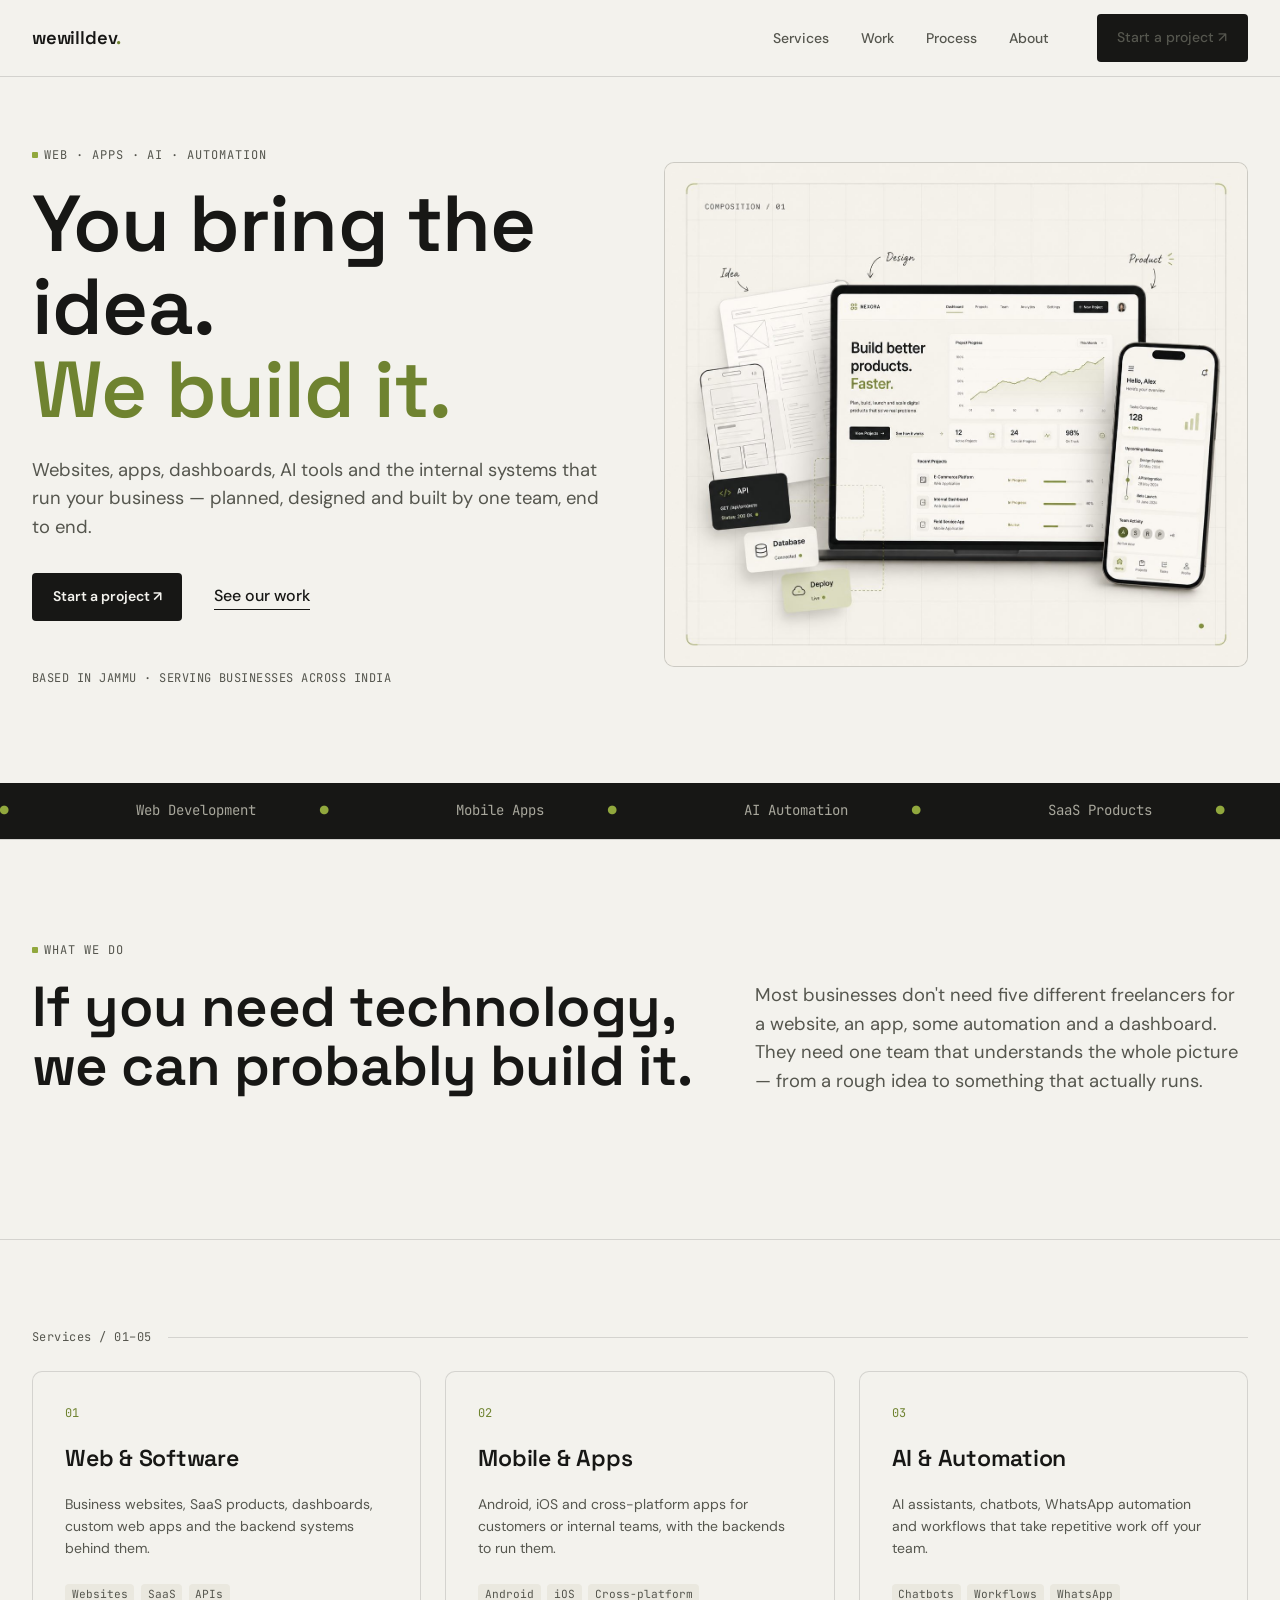
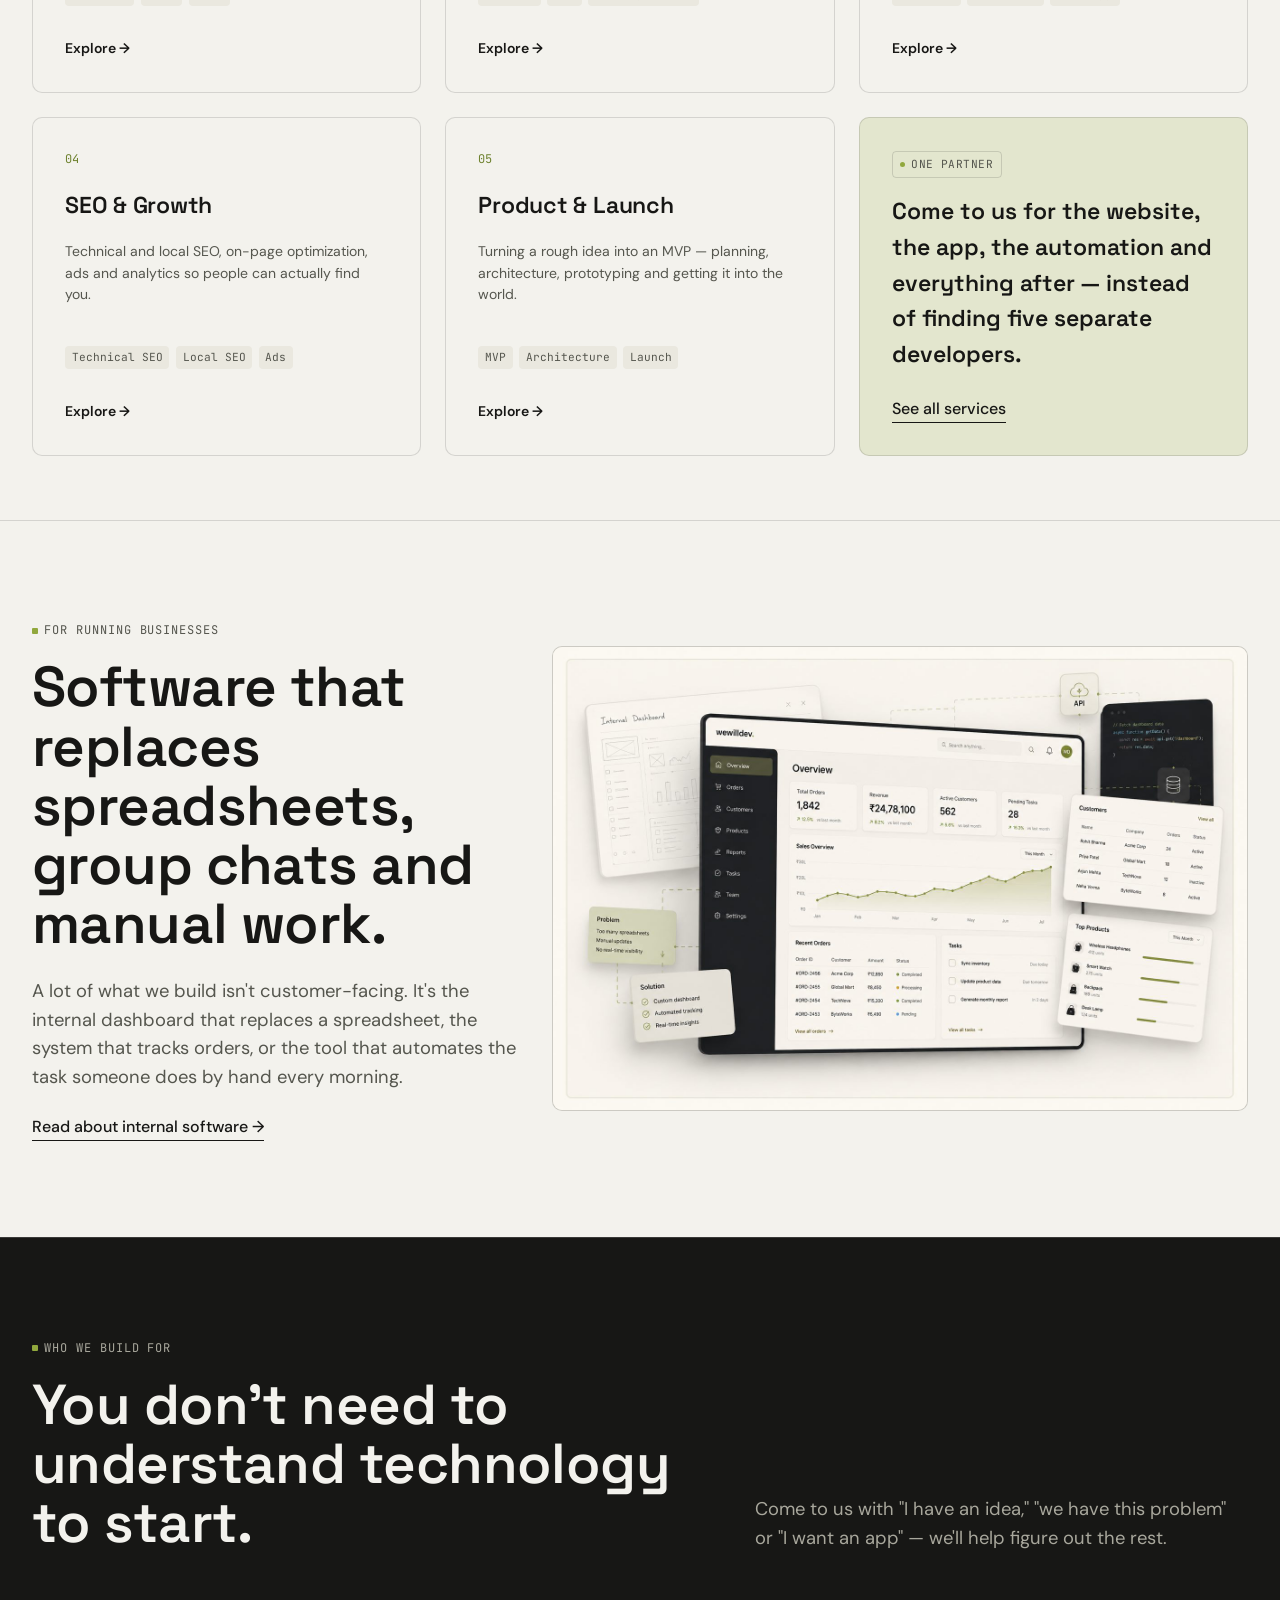
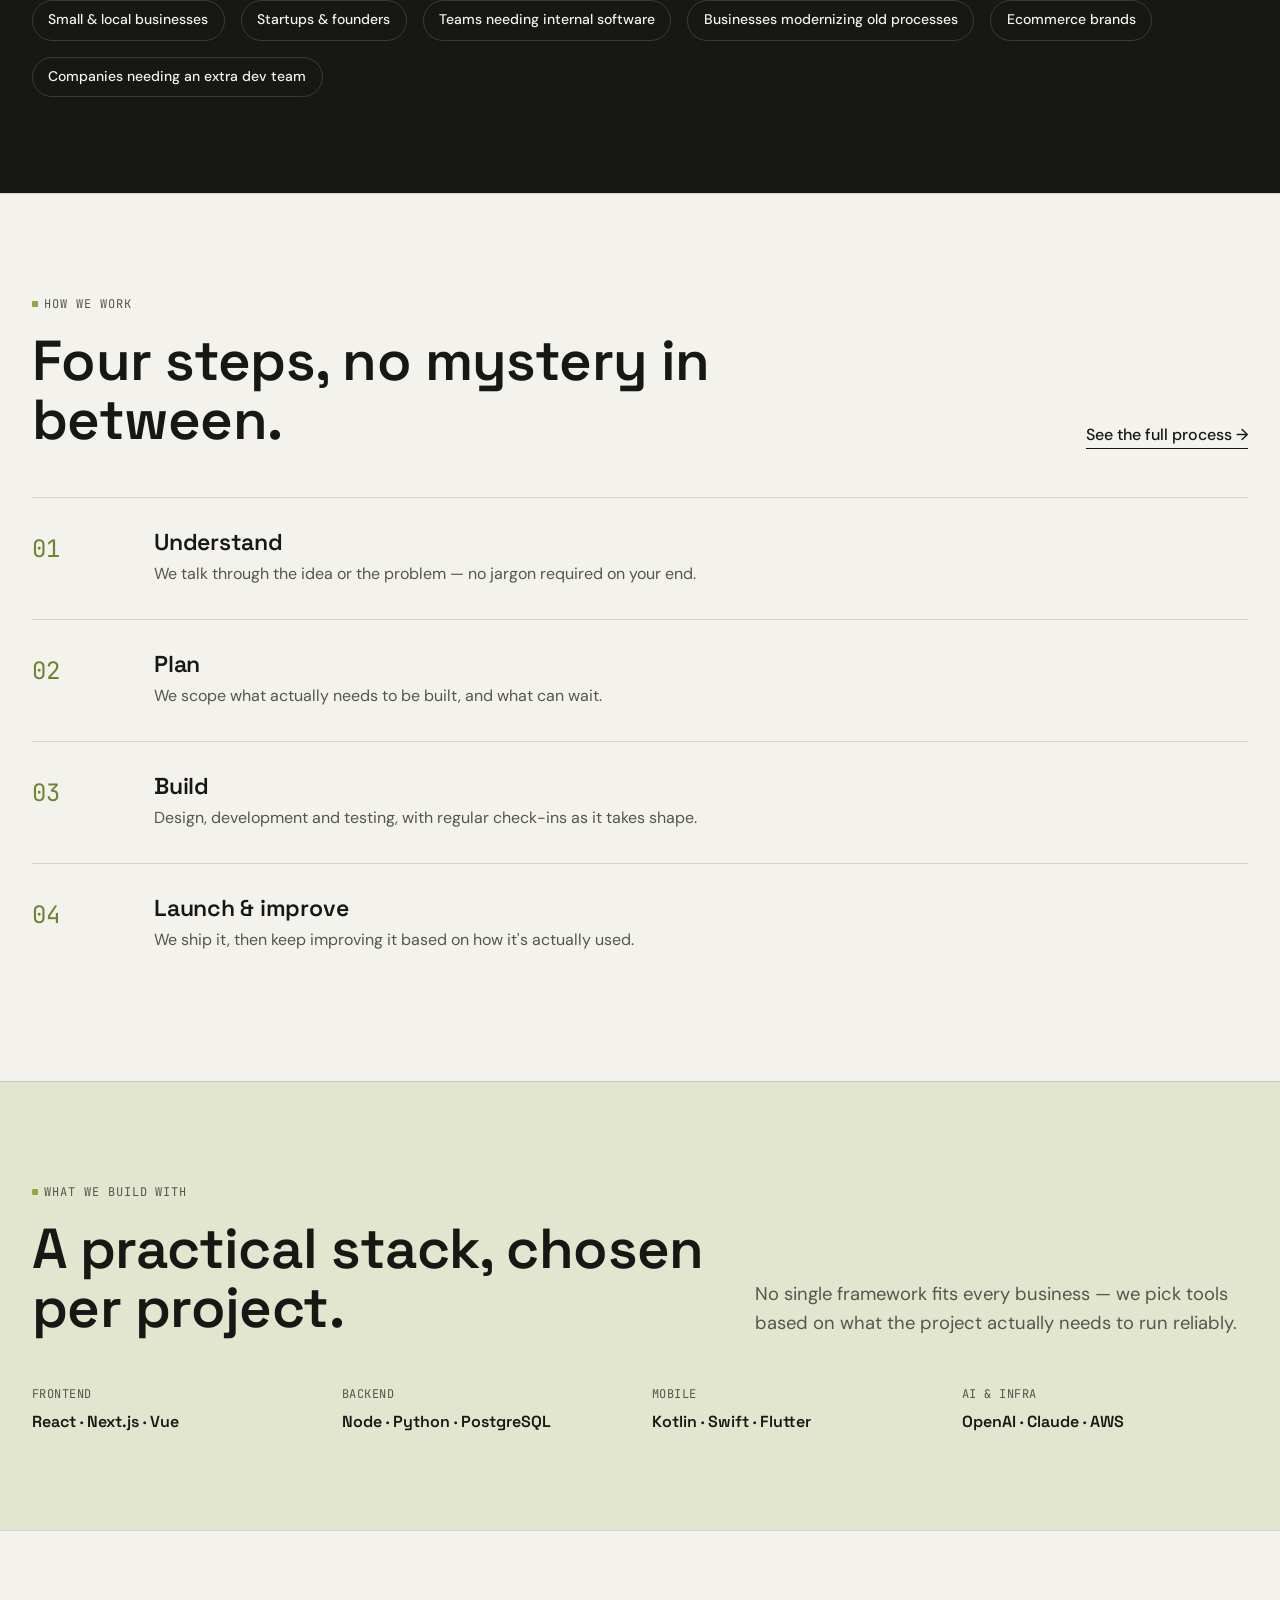
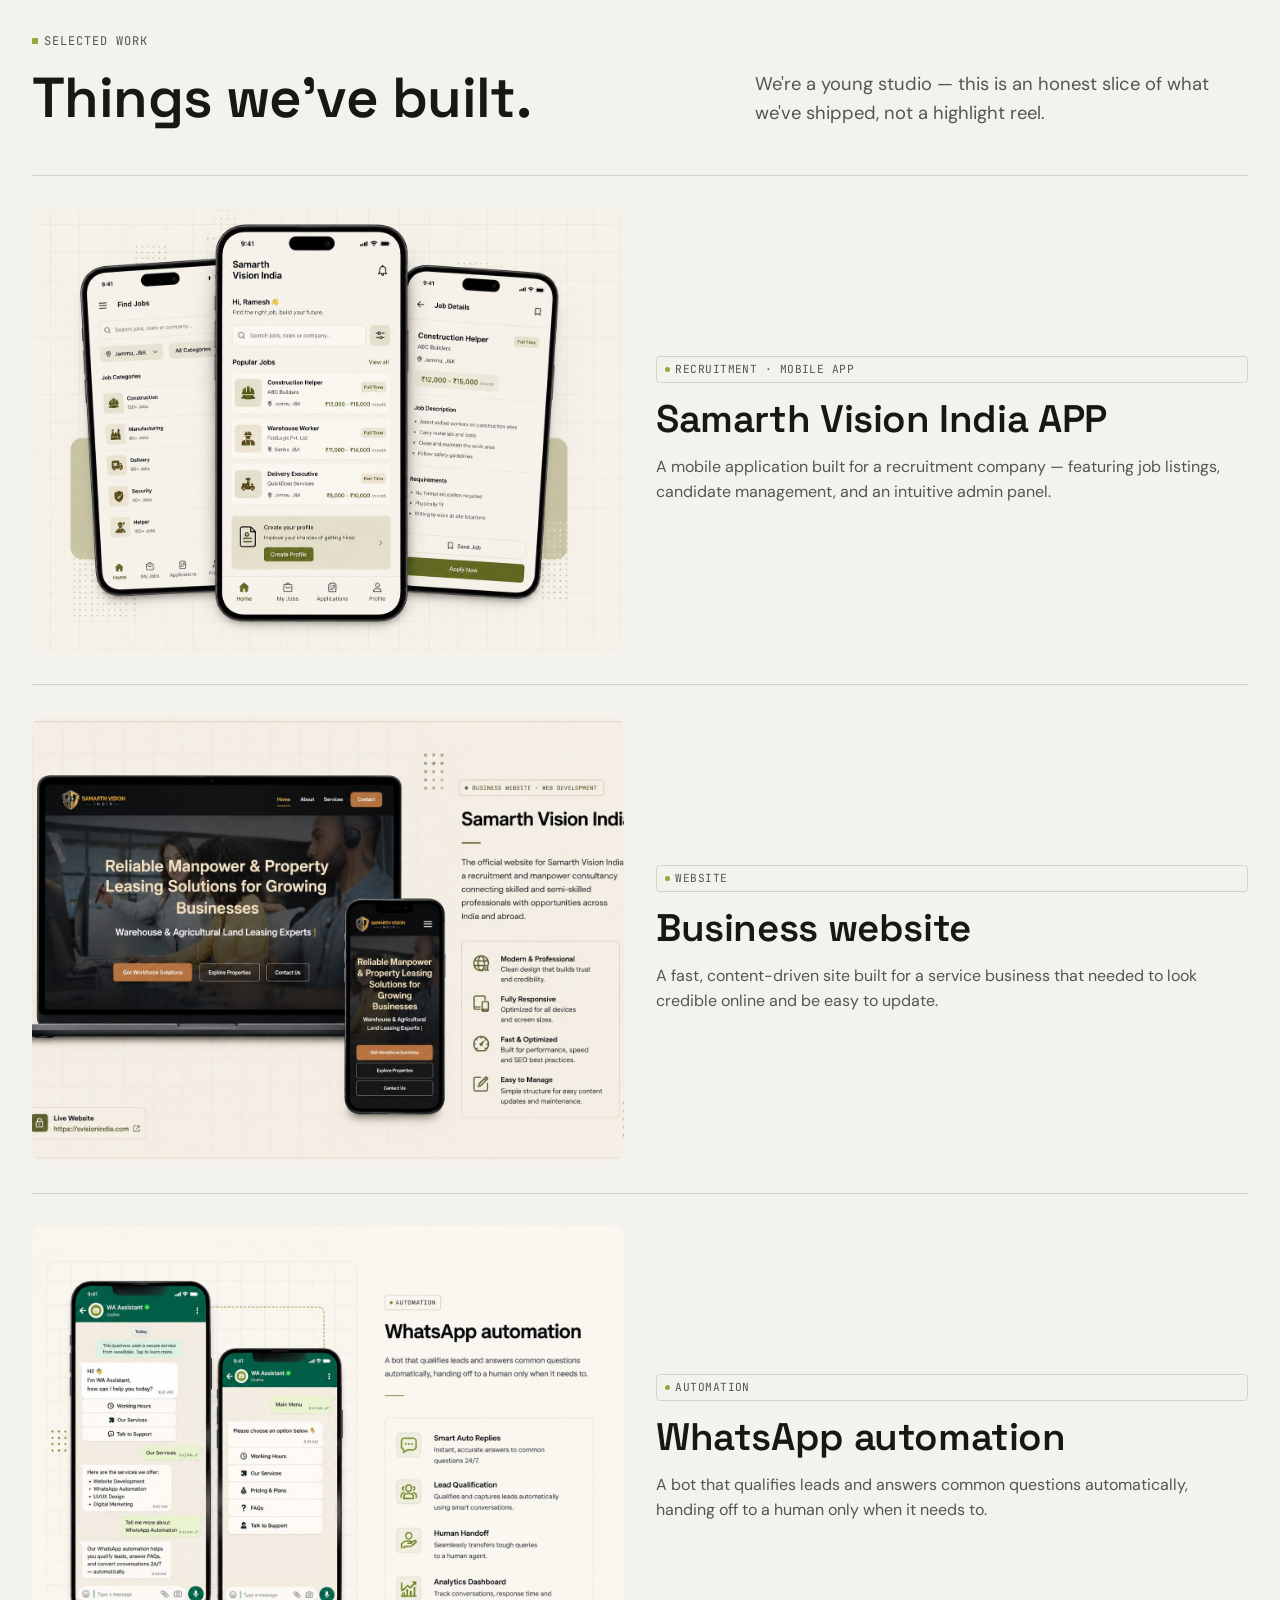
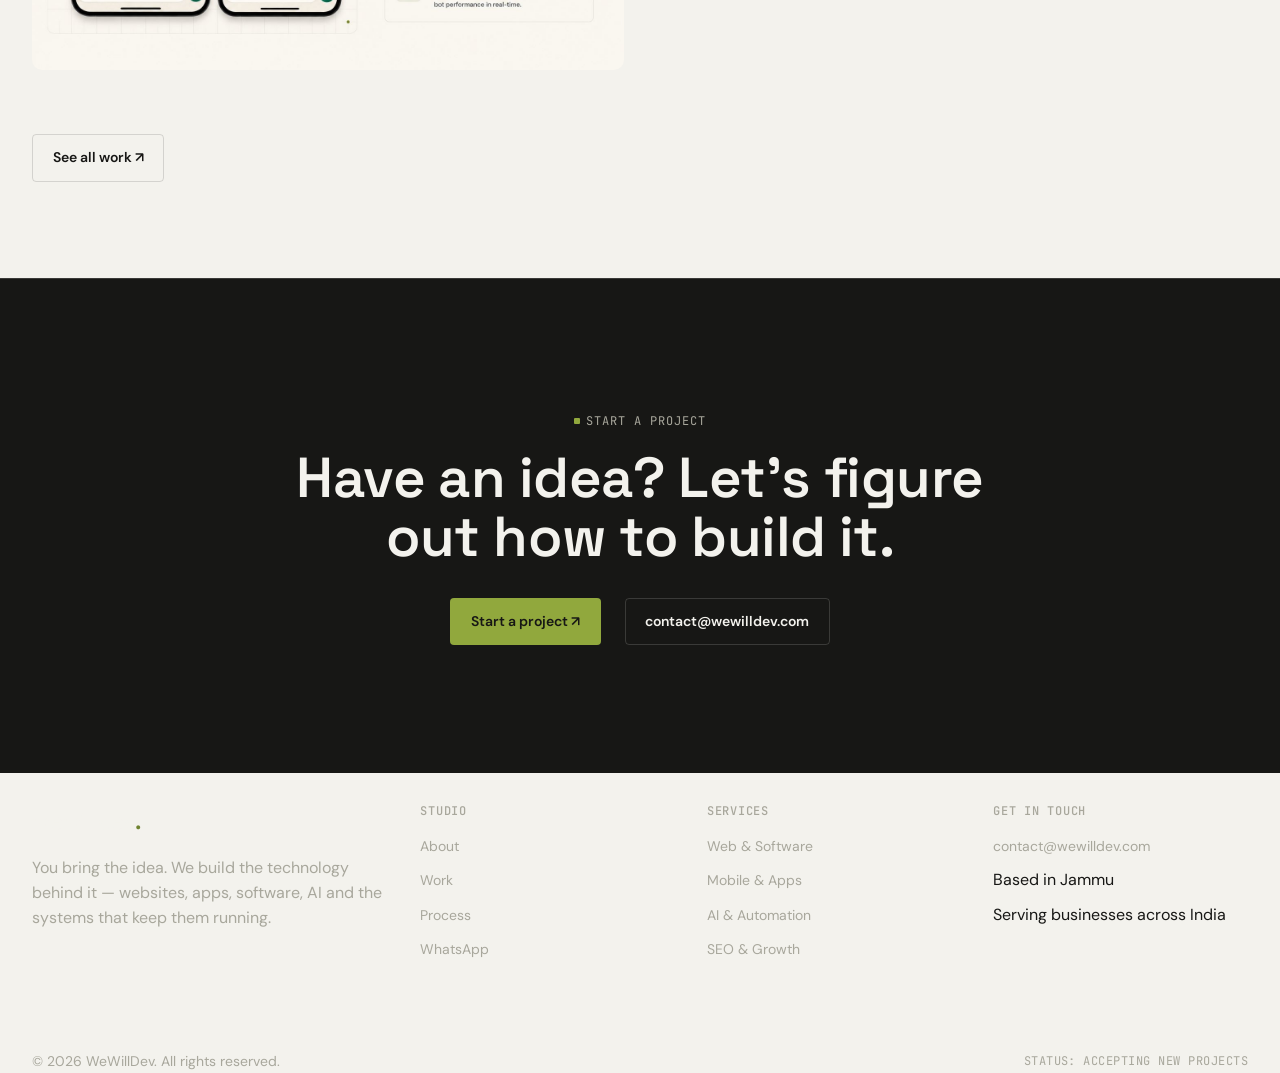
==== index.html @ 55104591 "SEO Updates" ====
<!doctype html>
<html lang="en">

<head>
  <!-- Google Tag Manager -->
  <script>(function (w, d, s, l, i) {
      w[ l ] = w[ l ] || []; w[ l ].push({
        'gtm.start':
          new Date().getTime(), event: 'gtm.js'
      }); var f = d.getElementsByTagName(s)[ 0 ],
        j = d.createElement(s), dl = l != 'dataLayer' ? '&l=' + l : ''; j.async = true; j.src =
          'https://www.googletagmanager.com/gtm.js?id=' + i + dl; f.parentNode.insertBefore(j, f);
    })(window, document, 'script', 'dataLayer', 'GTM-MFSFBFQB');</script>
  <!-- End Google Tag Manager -->
  <meta charset="UTF-8">
  <meta name="viewport" content="width=device-width, initial-scale=1.0">
  <title>WeWillDev — Web, App &amp; AI Development Studio | Based in Jammu, India</title>
  <meta name="description"
    content="WeWillDev is a technology development studio building websites, mobile apps, SaaS products, AI automation and custom software for startups and small businesses across India.">
  <link rel="canonical" href="https://wewilldev.com/">
  <meta property="og:title" content="WeWillDev — You bring the idea. We build it.">
  <meta property="og:description"
    content="A technology studio for websites, apps, AI automation and custom software. Based in Jammu, serving businesses across India.">
  <meta property="og:type" content="website">
  <meta property="og:url" content="https://wewilldev.com/">
  <link rel="preconnect" href="https://fonts.googleapis.com">
  <link rel="preconnect" href="https://fonts.gstatic.com" crossorigin>
  <link rel="preload" as="style" href="https://fonts.googleapis.com/css2?family=Space+Grotesk:wght@400;500;600;700&family=DM+Sans:wght@400;500;600&family=JetBrains+Mono:wght@400;500&display=swap" onload="this.onload=null;this.rel='stylesheet'">
  <noscript><link rel="stylesheet" href="https://fonts.googleapis.com/css2?family=Space+Grotesk:wght@400;500;600;700&family=DM+Sans:wght@400;500;600&family=JetBrains+Mono:wght@400;500&display=swap"></noscript>
  <link rel="stylesheet" href="/assets/css/base.css">
  <link rel="stylesheet" href="/assets/css/layout.css">
  <link rel="stylesheet" href="/assets/css/components.css">
  <link rel="icon" href="/assets/images/favicon.png" type="image/png">
  <link rel="stylesheet" href="/assets/css/responsive.css">
</head>

<body data-nav="home">
  <!-- Google Tag Manager (noscript) -->
  <noscript><iframe src="https://www.googletagmanager.com/ns.html?id=GTM-MFSFBFQB" height="0" width="0"
      style="display:none;visibility:hidden"></iframe></noscript>
  <!-- End Google Tag Manager (noscript) -->
  <header id="site-header" class="site-header"></header>

  <main>

    <!-- HERO -->
    <section class="section section--first" style="padding-top: var(--sp-6);">
      <div class="container">
        <div class="grid-12" style="align-items:center; gap: var(--sp-5);">
          <div style="grid-column: 1 / 7;">
            <p class="eyebrow">Web · Apps · AI · Automation</p>
            <h1 class="fs-hero" style="font-size: var(--fs-hero); margin-top: var(--sp-2);">
              You bring the idea.<br>
              <span style="color: var(--accent-dark);">We build it.</span>
            </h1>
            <p class="lede" style="margin-top: var(--sp-3); max-width: 46ch;">
              Websites, apps, dashboards, AI tools and the internal systems that run your business — planned, designed
              and built by one team, end to end.
            </p>
            <div style="display:flex; align-items:center; gap: var(--sp-4); margin-top: var(--sp-4); flex-wrap: wrap;">
              <a href="https://wa.me/919149501021?text=Hi%20WeWillDev%2C%20I%27d%20like%20to%20discuss%20a%20project."
                class="btn btn-primary" target="_blank" rel="noopener">
                Start a project ↗
              </a>
              <a href="/work/" class="btn-text">See our work</a>
            </div>
            <p class="mono-tag" style="color: var(--ink-soft); margin-top: var(--sp-5);">Based in Jammu · Serving
              businesses across India</p>
          </div>
          <div style="grid-column: 7 / 13;">
            <div class="image-frame">
              <img src="/assets/images/firstimage.jpg"
                alt="Abstract composition of a dashboard and mobile app interface representing a web and app build"
                width="1349" height="1166" loading="eager" fetchpriority="high" decoding="async">
            </div>
          </div>
        </div>
      </div>
    </section>

    <!-- CAPABILITY STRIP -->
    <div class="capability-strip" aria-hidden="true">
      <div class="track">
        <span>●</span>Web Development<span>●</span>Mobile Apps<span>●</span>AI Automation<span>●</span>SaaS
        Products<span>●</span>Ecommerce<span>●</span>SEO &amp; Growth<span>●</span>Backend Systems<span>●</span>WhatsApp
        Automation<span>●</span>MVP Development
        <span>●</span>Web Development<span>●</span>Mobile Apps<span>●</span>AI Automation<span>●</span>SaaS
        Products<span>●</span>Ecommerce<span>●</span>SEO &amp; Growth<span>●</span>Backend Systems<span>●</span>WhatsApp
        Automation<span>●</span>MVP Development
      </div>
    </div>

    <!-- WHAT WE DO -->
    <section class="section">
      <div class="container">
        <div class="section-head">
          <div>
            <p class="eyebrow">What we do</p>
            <h2 class="reveal" style="font-size: var(--fs-h1); margin-top: var(--sp-2);">If you need technology, we can
              probably build it.</h2>
          </div>
          <p class="lede">Most businesses don't need five different freelancers for a website, an app, some automation
            and a dashboard. They need one team that understands the whole picture — from a rough idea to something that
            actually runs.</p>
        </div>
      </div>
    </section>

    <!-- SERVICES OVERVIEW -->
    <section class="section section--tight">
      <div class="container">
        <div class="index-line">Services / 01–05</div>
        <div class="grid-12" style="gap: var(--sp-3);">

          <a href="/services/web-development/" class="service-card reveal" style="grid-column: span 4;">
            <span class="index">01</span>
            <h3>Web &amp; Software</h3>
            <p>Business websites, SaaS products, dashboards, custom web apps and the backend systems behind them.</p>
            <div class="tags"><span class="tag">Websites</span><span class="tag">SaaS</span><span
                class="tag">APIs</span></div>
            <span class="go">Explore →</span>
          </a>

          <a href="/services/mobile-app-development/" class="service-card reveal" style="grid-column: span 4;">
            <span class="index">02</span>
            <h3>Mobile &amp; Apps</h3>
            <p>Android, iOS and cross-platform apps for customers or internal teams, with the backends to run them.</p>
            <div class="tags"><span class="tag">Android</span><span class="tag">iOS</span><span
                class="tag">Cross-platform</span></div>
            <span class="go">Explore →</span>
          </a>

          <a href="/services/ai-automation/" class="service-card reveal" style="grid-column: span 4;">
            <span class="index">03</span>
            <h3>AI &amp; Automation</h3>
            <p>AI assistants, chatbots, WhatsApp automation and workflows that take repetitive work off your team.</p>
            <div class="tags"><span class="tag">Chatbots</span><span class="tag">Workflows</span><span
                class="tag">WhatsApp</span></div>
            <span class="go">Explore →</span>
          </a>

          <a href="/services/seo/" class="service-card reveal" style="grid-column: span 4;">
            <span class="index">04</span>
            <h3>SEO &amp; Growth</h3>
            <p>Technical and local SEO, on-page optimization, ads and analytics so people can actually find you.</p>
            <div class="tags"><span class="tag">Technical SEO</span><span class="tag">Local SEO</span><span
                class="tag">Ads</span></div>
            <span class="go">Explore →</span>
          </a>

          <a href="/services/" class="service-card reveal" style="grid-column: span 4;">
            <span class="index">05</span>
            <h3>Product &amp; Launch</h3>
            <p>Turning a rough idea into an MVP — planning, architecture, prototyping and getting it into the world.</p>
            <div class="tags"><span class="tag">MVP</span><span class="tag">Architecture</span><span
                class="tag">Launch</span></div>
            <span class="go">Explore →</span>
          </a>

          <div class="reveal"
            style="grid-column: span 4; border: 1px solid var(--line); border-radius: var(--radius-md); padding: var(--sp-4); display:flex; flex-direction:column; justify-content:space-between; background: var(--accent-tint);">
            <div>
              <p class="build-tag"><span class="dot"></span>One partner</p>
              <p
                style="margin-top: var(--sp-2); font-family: var(--font-display); font-size: var(--fs-h3); font-weight: 600;">
                Come to us for the website, the app, the automation and everything after — instead of finding five
                separate developers.</p>
            </div>
            <a href="/services/" class="btn-text" style="margin-top: var(--sp-3); align-self: flex-start;">See all
              services</a>
          </div>

        </div>
      </div>
    </section>

    <!-- VISUAL PRODUCT / BUSINESS SECTION -->
    <section class="section">
      <div class="container">
        <div class="grid-12" style="gap: var(--sp-4); align-items: center;">
          <div style="grid-column: 1 / 6;">
            <p class="eyebrow">For running businesses</p>
            <h2 class="reveal" style="font-size: var(--fs-h1); margin-top: var(--sp-2);">Software that replaces
              spreadsheets, group chats and manual work.</h2>
            <p class="lede" style="margin-top: var(--sp-3);">A lot of what we build isn't customer-facing. It's the
              internal dashboard that replaces a spreadsheet, the system that tracks orders, or the tool that automates
              the task someone does by hand every morning.</p>
            <a href="/services/web-development/" class="btn-text"
              style="margin-top: var(--sp-3); display:inline-block;">Read about internal software →</a>
          </div>
          <div style="grid-column: 6 / 13;">
            <div class="image-frame reveal">
              <img src="/assets/images/second.jpg" alt="Abstract internal dashboard interface with data panels"
                width="1536" height="1024" loading="lazy" decoding="async">
            </div>
          </div>
        </div>
      </div>
    </section>

    <!-- WHO WE BUILD FOR -->
    <section class="section section--dark">
      <div class="container">
        <div class="section-head">
          <div>
            <p class="eyebrow on-dark">Who we build for</p>
            <h2 style="font-size: var(--fs-h1); margin-top: var(--sp-2);">You don't need to understand technology to
              start.</h2>
          </div>
          <p class="lede" style="color: var(--ink-on-dark-soft);">Come to us with "I have an idea," "we have this
            problem" or "I want an app" — we'll help figure out the rest.</p>
        </div>
        <ul class="audience-list reveal">
          <li class="audience-chip">Small &amp; local businesses</li>
          <li class="audience-chip">Startups &amp; founders</li>
          <li class="audience-chip">Teams needing internal software</li>
          <li class="audience-chip">Businesses modernizing old processes</li>
          <li class="audience-chip">Ecommerce brands</li>
          <li class="audience-chip">Companies needing an extra dev team</li>
        </ul>
      </div>
    </section>

    <!-- HOW WE WORK -->
    <section class="section">
      <div class="container">
        <div class="section-head">
          <div>
            <p class="eyebrow">How we work</p>
            <h2 style="font-size: var(--fs-h1); margin-top: var(--sp-2);">Four steps, no mystery in between.</h2>
          </div>
          <a href="/process/" class="btn-text" style="justify-self: end;">See the full process →</a>
        </div>
        <div>
          <div class="process-step reveal">
            <span class="num">01</span>
            <div>
              <h3>Understand</h3>
              <p>We talk through the idea or the problem — no jargon required on your end.</p>
            </div>
          </div>
          <div class="process-step reveal">
            <span class="num">02</span>
            <div>
              <h3>Plan</h3>
              <p>We scope what actually needs to be built, and what can wait.</p>
            </div>
          </div>
          <div class="process-step reveal">
            <span class="num">03</span>
            <div>
              <h3>Build</h3>
              <p>Design, development and testing, with regular check-ins as it takes shape.</p>
            </div>
          </div>
          <div class="process-step reveal">
            <span class="num">04</span>
            <div>
              <h3>Launch &amp; improve</h3>
              <p>We ship it, then keep improving it based on how it's actually used.</p>
            </div>
          </div>
        </div>
      </div>
    </section>

    <!-- STACK / CAPABILITY -->
    <section class="section section--tint">
      <div class="container">
        <div class="section-head">
          <div>
            <p class="eyebrow">What we build with</p>
            <h2 style="font-size: var(--fs-h1); margin-top: var(--sp-2);">A practical stack, chosen per project.</h2>
          </div>
          <p class="lede">No single framework fits every business — we pick tools based on what the project actually
            needs to run reliably.</p>
        </div>
        <div class="grid-12 reveal" style="gap: var(--sp-3);">
          <div style="grid-column: span 3;">
            <p class="mono-tag" style="color:var(--ink-soft); margin-bottom:0.5em;">Frontend</p>
            <p style="font-family:var(--font-display); font-weight:600;">React · Next.js · Vue</p>
          </div>
          <div style="grid-column: span 3;">
            <p class="mono-tag" style="color:var(--ink-soft); margin-bottom:0.5em;">Backend</p>
            <p style="font-family:var(--font-display); font-weight:600;">Node · Python · PostgreSQL</p>
          </div>
          <div style="grid-column: span 3;">
            <p class="mono-tag" style="color:var(--ink-soft); margin-bottom:0.5em;">Mobile</p>
            <p style="font-family:var(--font-display); font-weight:600;">Kotlin · Swift · Flutter</p>
          </div>
          <div style="grid-column: span 3;">
            <p class="mono-tag" style="color:var(--ink-soft); margin-bottom:0.5em;">AI &amp; Infra</p>
            <p style="font-family:var(--font-display); font-weight:600;">OpenAI · Claude · AWS</p>
          </div>
        </div>
      </div>
    </section>

    <!-- SELECTED WORK -->
    <section class="section">
      <div class="container">
        <div class="section-head">
          <div>
            <p class="eyebrow">Selected work</p>
            <h2 style="font-size: var(--fs-h1); margin-top: var(--sp-2);">Things we've built.</h2>
          </div>
          <p class="lede">We're a young studio — this is an honest slice of what we've shipped, not a highlight reel.
          </p>
        </div>

        <div class="project-card reveal">
          <div class="media"><img src="/assets/images/svapp.jpg" alt="Abstract preview of Recruitment APP interface"
              width="1443" height="1090" loading="lazy" decoding="async"></div>
          <div class="meta">
            <p class="build-tag"><span class="dot"></span>Recruitment · Mobile app</p>
            <h3>Samarth Vision India APP</h3>
            <p>A mobile application built for a recruitment company — featuring job listings, candidate management, and
              an intuitive admin panel.</p>
          </div>
        </div>

        <div class="project-card reveal">
          <div class="media"><img src="/assets/images/svsite.jpg" alt="Abstract preview of a business website interface"
              width="1536" height="1024" loading="lazy" decoding="async"></div>
          <div class="meta">
            <p class="build-tag"><span class="dot"></span>Website</p>
            <h3>Business website</h3>
            <p>A fast, content-driven site built for a service business that needed to look credible online and be easy
              to update.</p>
          </div>
        </div>

        <div class="project-card reveal">
          <div class="media"><img src="/assets/images/whatsappbot.jpg"
              alt="Abstract preview of a WhatsApp automation chat interface" width="1448" height="1086" loading="lazy" decoding="async"></div>
          <div class="meta">
            <p class="build-tag"><span class="dot"></span>Automation</p>
            <h3>WhatsApp automation</h3>
            <p>A bot that qualifies leads and answers common questions automatically, handing off to a human only when
              it needs to.</p>
          </div>
        </div>

        <div style="margin-top: var(--sp-4);">
          <a href="/work/" class="btn btn-outline">See all work ↗</a>
        </div>
      </div>
    </section>

    <!-- FINAL CTA -->
    <section class="section section--dark">
      <div class="container" style="text-align:center; padding-block: var(--sp-4);">
        <p class="eyebrow on-dark" style="justify-content:center;">Start a project</p>
        <h2 class="reveal"
          style="font-size: var(--fs-h1); margin-top: var(--sp-2); max-width: 20ch; margin-inline:auto;">Have an idea?
          Let's figure out how to build it.</h2>
        <div style="display:flex; justify-content:center; gap: var(--sp-3); margin-top: var(--sp-4); flex-wrap:wrap;">
          <a href="https://wa.me/919149501021?text=Hi%20WeWillDev%2C%20I%27d%20like%20to%20discuss%20a%20project."
            class="btn btn-primary" target="_blank" rel="noopener">
            Start a project ↗
          </a>
          <a href="mailto:contact@wewilldev.com" class="btn btn-outline">contact@wewilldev.com</a>
        </div>
      </div>
    </section>

  </main>

  <footer id="site-footer"></footer>

  <script defer src="/assets/js/components.js"></script>
  <script defer src="/assets/js/main.js"></script>
</body>

</html>
---- assets/css/base.css ----
/* ==========================================================================
   WeWillDev — Base
   Tokens, reset, typography
   ========================================================================== */

:root {
  /* Color */
  --bg: #f3f2ed;
  --bg-alt: #eae8df;
  --bg-dark: #171715;
  --ink: #171715;
  --ink-soft: #55564e;
  --ink-on-dark: #f3f2ed;
  --ink-on-dark-soft: #a8a79c;
  --accent: #91a83d;
  --accent-dark: #6f8330;
  --accent-tint: #e3e6ce;
  --line: rgba(23, 23, 21, 0.14);
  --line-on-dark: rgba(243, 242, 237, 0.16);
  --white: #ffffff;

  /* Type */
  --font-display: "Space Grotesk", "Helvetica Neue", Arial, sans-serif;
  --font-body: "DM Sans", "Helvetica Neue", Arial, sans-serif;
  --font-mono: "JetBrains Mono", "SFMono-Regular", Consolas, monospace;

  --fs-hero: clamp(2.75rem, 6.2vw, 5.75rem);
  --fs-h1: clamp(2.25rem, 4.4vw, 3.75rem);
  --fs-h2: clamp(1.75rem, 3vw, 2.5rem);
  --fs-h3: clamp(1.25rem, 1.8vw, 1.5rem);
  --fs-body-lg: 1.15rem;
  --fs-body: 1rem;
  --fs-small: 0.875rem;
  --fs-label: 0.75rem;

  /* Spacing (8px base) */
  --sp-1: 0.5rem;
  --sp-2: 1rem;
  --sp-3: 1.5rem;
  --sp-4: 2rem;
  --sp-5: 3rem;
  --sp-6: 4rem;
  --sp-7: 6rem;
  --sp-8: 8rem;

  --radius-sm: 4px;
  --radius-md: 10px;
  --container-max: 1280px;
  --ease: cubic-bezier(0.4, 0, 0.2, 1);
}

* {
  box-sizing: border-box;
}
html {
  scroll-behavior: smooth;
}

body {
  margin: 0;
  background: var(--bg);
  color: var(--ink);
  font-family: var(--font-body);
  font-size: var(--fs-body);
  line-height: 1.55;
  -webkit-font-smoothing: antialiased;
  text-rendering: optimizeLegibility;
}

img {
  max-width: 100%;
  display: block;
}
a {
  color: inherit;
  text-decoration: none;
}
button {
  font-family: inherit;
  cursor: pointer;
}
ul {
  margin: 0;
  padding: 0;
  list-style: none;
}

h1,
h2,
h3,
h4 {
  font-family: var(--font-display);
  font-weight: 600;
  line-height: 1.05;
  letter-spacing: -0.01em;
  margin: 0;
  color: var(--ink);
}

p {
  margin: 0;
}

::selection {
  background: var(--accent);
  color: var(--bg-dark);
}

:focus-visible {
  outline: 2px solid var(--accent-dark);
  outline-offset: 3px;
}

@media (prefers-reduced-motion: reduce) {
  html {
    scroll-behavior: auto;
  }
  * {
    animation-duration: 0.01ms !important;
    transition-duration: 0.01ms !important;
  }
}

/* Utility text roles */
.eyebrow {
  font-family: var(--font-mono);
  font-size: var(--fs-label);
  letter-spacing: 0.08em;
  text-transform: uppercase;
  color: var(--ink-soft);
  display: inline-flex;
  align-items: center;
  gap: 0.5em;
}
.eyebrow::before {
  content: "";
  width: 6px;
  height: 6px;
  background: var(--accent);
  border-radius: 1px;
  display: inline-block;
}
.on-dark .eyebrow,
.eyebrow.on-dark {
  color: var(--ink-on-dark-soft);
}

.lede {
  font-size: var(--fs-body-lg);
  color: var(--ink-soft);
  max-width: 42ch;
}

.mono-tag {
  font-family: var(--font-mono);
  font-size: var(--fs-label);
  letter-spacing: 0.04em;
  text-transform: uppercase;
}
---- assets/css/layout.css ----
/* ==========================================================================
   WeWillDev — Layout
   Containers, grid, section rhythm
   ========================================================================== */

.container {
  width: 100%;
  max-width: var(--container-max);
  margin-inline: auto;
  padding-inline: var(--sp-4);
}

@media (max-width: 768px) {
  .container {
    padding-inline: var(--sp-3);
  }
}

.grid-12 {
  display: grid;
  grid-template-columns: repeat(12, 1fr);
  gap: var(--sp-3);
}

section {
  position: relative;
}

.section {
  padding-block: var(--sp-7);
  border-top: 1px solid var(--line);
}
.section--tight {
  padding-block: var(--sp-6);
}
.section--dark {
  background: var(--bg-dark);
  color: var(--ink-on-dark);
  border-top-color: var(--line-on-dark);
}
.section--dark h1,
.section--dark h2,
.section--dark h3 {
  color: var(--ink-on-dark);
}
.section--dark p {
  color: var(--ink-on-dark-soft);
}
.section--tint {
  background: var(--accent-tint);
}
.section--first {
  border-top: none;
}

@media (max-width: 768px) {
  .section {
    padding-block: var(--sp-6);
  }
  .section--tight {
    padding-block: var(--sp-5);
  }
}

/* Section header: eyebrow + heading + optional lede, used across pages */
.section-head {
  display: grid;
  grid-template-columns: minmax(0, 7fr) minmax(0, 5fr);
  gap: var(--sp-4);
  align-items: end;
  margin-bottom: var(--sp-5);
}
.section-head .lede {
  margin-left: auto;
}

@media (max-width: 860px) {
  .section-head {
    grid-template-columns: 1fr;
    align-items: start;
  }
  .section-head .lede {
    margin-left: 0;
  }
}

/* Index line: signature blueprint-style divider used between blocks */
.index-line {
  display: flex;
  align-items: center;
  gap: var(--sp-2);
  font-family: var(--font-mono);
  font-size: var(--fs-label);
  color: var(--ink-soft);
  letter-spacing: 0.04em;
  margin-block: var(--sp-3);
}
.index-line::after {
  content: "";
  flex: 1;
  height: 1px;
  background: var(--line);
}
.section--dark .index-line {
  color: var(--ink-on-dark-soft);
}
.section--dark .index-line::after {
  background: var(--line-on-dark);
}

.reveal {
  opacity: 0;
  transform: translateY(14px);
  transition:
    opacity 0.6s var(--ease),
    transform 0.6s var(--ease);
}
.reveal.is-visible {
  opacity: 1;
  transform: none;
}

.hide-mobile {
  display: block;
}
.show-mobile {
  display: none;
}
@media (max-width: 768px) {
  .hide-mobile {
    display: none;
  }
  .show-mobile {
    display: block;
  }
}
---- assets/css/components.css ----
/* ==========================================================================
   WeWillDev — Components
   ========================================================================== */

/* ---- Header ---- */
.site-header {
  position: sticky;
  top: 0;
  z-index: 100;
  background: rgba(243, 242, 237, 0.88);
  backdrop-filter: blur(10px);
  border-bottom: 1px solid var(--line);
}
.site-header .container {
  display: flex;
  align-items: center;
  justify-content: space-between;
  height: 76px;
}
.logo {
  font-family: var(--font-display);
  font-weight: 600;
  font-size: 1.15rem;
  letter-spacing: -0.01em;
}
.logo span {
  color: var(--accent-dark);
}

.main-nav {
  display: flex;
  align-items: center;
  gap: var(--sp-5);
}
.main-nav ul {
  display: flex;
  gap: var(--sp-4);
}
.main-nav a {
  font-size: var(--fs-small);
  font-weight: 500;
  color: var(--ink-soft);
  transition: color 0.15s var(--ease);
  position: relative;
}
.main-nav a:hover,
.main-nav a.is-active {
  color: var(--ink);
}
.main-nav a.is-active::after {
  content: "";
  position: absolute;
  left: 0;
  right: 0;
  bottom: -20px;
  height: 2px;
  background: var(--accent);
}

.nav-toggle {
  display: none;
  background: none;
  border: none;
  width: 32px;
  height: 32px;
  padding: 0;
  flex-direction: column;
  justify-content: center;
  gap: 5px;
}
.nav-toggle span {
  display: block;
  width: 100%;
  height: 2px;
  background: var(--ink);
  transition:
    transform 0.2s var(--ease),
    opacity 0.2s var(--ease);
}

.mobile-nav {
  display: none;
  position: fixed;
  inset: 76px 0 0 0;
  background: var(--bg);
  z-index: 99;
  padding: var(--sp-5) var(--sp-3);
  overflow-y: auto;
}
.mobile-nav.is-open {
  display: block;
}
.mobile-nav ul {
  display: flex;
  flex-direction: column;
  gap: 0;
}
.mobile-nav a {
  display: block;
  font-family: var(--font-display);
  font-size: 1.75rem;
  font-weight: 500;
  padding: var(--sp-2) 0;
  border-bottom: 1px solid var(--line);
}
.mobile-nav .btn {
  margin-top: var(--sp-4);
  width: 100%;
  justify-content: center;
}

@media (max-width: 860px) {
  .main-nav ul,
  .main-nav .btn {
    display: none;
  }
  .nav-toggle {
    display: flex;
  }
}

body.nav-open {
  overflow: hidden;
}

/* ---- Buttons ---- */
.btn {
  display: inline-flex;
  align-items: center;
  gap: 0.5em;
  font-family: var(--font-body);
  font-weight: 600;
  font-size: var(--fs-small);
  padding: 0.85em 1.4em;
  border-radius: var(--radius-sm);
  border: 1px solid transparent;
  transition:
    transform 0.15s var(--ease),
    background 0.15s var(--ease),
    border-color 0.15s var(--ease),
    color 0.15s var(--ease);
  white-space: nowrap;
}
.btn-primary {
  background: var(--ink);
  color: var(--bg);
}
.btn-primary:hover {
  background: var(--accent-dark);
}
.section--dark .btn-primary {
  background: var(--accent);
  color: var(--bg-dark);
}
.section--dark .btn-primary:hover {
  background: var(--ink-on-dark);
}

.btn-outline {
  background: transparent;
  border-color: var(--line);
  color: var(--ink);
}
.btn-outline:hover {
  border-color: var(--ink);
}
.section--dark .btn-outline {
  border-color: var(--line-on-dark);
  color: var(--ink-on-dark);
}
.section--dark .btn-outline:hover {
  border-color: var(--ink-on-dark);
}

.btn-text {
  padding: 0;
  font-weight: 500;
  border-bottom: 1px solid var(--ink);
  border-radius: 0;
}
.btn-text:hover {
  color: var(--accent-dark);
  border-color: var(--accent-dark);
}

/* ---- Build tag (signature chip) ---- */
.build-tag {
  font-family: var(--font-mono);
  font-size: 0.7rem;
  letter-spacing: 0.04em;
  text-transform: uppercase;
  border: 1px solid var(--line);
  border-radius: var(--radius-sm);
  padding: 0.35em 0.7em;
  display: inline-flex;
  align-items: center;
  gap: 0.5em;
  color: var(--ink-soft);
}
.build-tag .dot {
  width: 5px;
  height: 5px;
  border-radius: 50%;
  background: var(--accent);
}
.section--dark .build-tag {
  border-color: var(--line-on-dark);
  color: var(--ink-on-dark-soft);
}

/* ---- Capability strip ---- */
.capability-strip {
  border-top: 1px solid var(--line);
  border-bottom: 1px solid var(--line);
  overflow: hidden;
  background: var(--bg-dark);
}
.capability-strip .track {
  display: flex;
  gap: var(--sp-6);
  padding-block: var(--sp-2);
  font-family: var(--font-mono);
  font-size: var(--fs-small);
  color: var(--ink-on-dark-soft);
  white-space: nowrap;
  animation: scroll-strip 32s linear infinite;
  width: max-content;
}
.capability-strip .track span {
  color: var(--accent);
  margin-right: var(--sp-6);
}
@keyframes scroll-strip {
  from {
    transform: translateX(0);
  }
  to {
    transform: translateX(-50%);
  }
}
@media (prefers-reduced-motion: reduce) {
  .capability-strip .track {
    animation: none;
  }
}

/* ---- Service card ---- */
.service-card {
  border: 1px solid var(--line);
  border-radius: var(--radius-md);
  padding: var(--sp-4);
  background: var(--bg);
  display: flex;
  flex-direction: column;
  gap: var(--sp-3);
  transition:
    border-color 0.2s var(--ease),
    transform 0.2s var(--ease);
}
.service-card:hover {
  border-color: var(--ink);
  transform: translateY(-3px);
}
.service-card .index {
  font-family: var(--font-mono);
  font-size: var(--fs-label);
  color: var(--accent-dark);
}
.service-card h3 {
  font-size: var(--fs-h3);
}
.service-card p {
  color: var(--ink-soft);
  font-size: var(--fs-small);
}
.service-card .tags {
  display: flex;
  flex-wrap: wrap;
  gap: 0.4em;
  margin-top: auto;
}
.service-card .tag {
  font-size: 0.7rem;
  font-family: var(--font-mono);
  color: var(--ink-soft);
  background: var(--bg-alt);
  padding: 0.25em 0.6em;
  border-radius: var(--radius-sm);
}
.service-card .go {
  display: flex;
  align-items: center;
  gap: 0.4em;
  font-size: var(--fs-small);
  font-weight: 600;
  color: var(--ink);
  margin-top: var(--sp-1);
}
.service-card:hover .go {
  color: var(--accent-dark);
}

/* ---- Project / work card ---- */
.project-card {
  display: grid;
  grid-template-columns: 1fr 1fr;
  gap: var(--sp-4);
  align-items: center;
  padding-block: var(--sp-4);
  border-top: 1px solid var(--line);
}
.project-card:last-child {
  border-bottom: 1px solid var(--line);
}
.project-card .media {
  aspect-ratio: 4/3;
  border-radius: var(--radius-md);
  overflow: hidden;
  background: var(--bg-alt);
}
.project-card .media img {
  width: 100%;
  height: 100%;
  object-fit: cover;
}
.project-card .meta {
  display: flex;
  flex-direction: column;
  gap: var(--sp-2);
}
.project-card h3 {
  font-size: var(--fs-h2);
}
.project-card p {
  color: var(--ink-soft);
}
.project-card .facts {
  display: flex;
  gap: var(--sp-3);
  flex-wrap: wrap;
}

@media (max-width: 768px) {
  .project-card {
    grid-template-columns: 1fr;
  }
}

/* ---- Process step ---- */
.process-step {
  display: grid;
  grid-template-columns: 90px 1fr;
  gap: var(--sp-4);
  padding-block: var(--sp-4);
  border-top: 1px solid var(--line);
}
.process-step .num {
  font-family: var(--font-mono);
  font-size: 1.5rem;
  color: var(--accent-dark);
}
.process-step h3 {
  font-size: var(--fs-h3);
  margin-bottom: var(--sp-1);
}
.process-step p {
  color: var(--ink-soft);
  max-width: 60ch;
}
@media (max-width: 600px) {
  .process-step {
    grid-template-columns: 1fr;
    gap: var(--sp-1);
  }
}

/* ---- Who-we-build-for chips ---- */
.audience-list {
  display: flex;
  flex-wrap: wrap;
  gap: var(--sp-2);
}
.audience-chip {
  border: 1px solid var(--line);
  border-radius: 999px;
  padding: 0.6em 1.1em;
  font-size: var(--fs-small);
  font-weight: 500;
}
.section--dark .audience-chip {
  border-color: var(--line-on-dark);
}

/* ---- Image frame with build tag overlay ---- */
.image-frame {
  position: relative;
  border-radius: var(--radius-md);
  overflow: hidden;
  background: var(--bg-alt);
  border: 1px solid var(--line);
}
.image-frame img {
  width: 100%;
  height: 100%;
  object-fit: cover;
}
.image-frame .frame-tag {
  position: absolute;
  bottom: var(--sp-2);
  left: var(--sp-2);
  background: rgba(23, 23, 21, 0.82);
  color: var(--ink-on-dark);
  backdrop-filter: blur(4px);
}

/* ---- Footer ---- */
.site-footer {
  background: var(--bg-dark);
  color: var(--ink-on-dark);
  padding-block: var(--sp-6) var(--sp-4);
}
.footer-top {
  display: grid;
  grid-template-columns: 1.4fr repeat(3, 1fr);
  margin-top: var(--sp-4);
  margin-bottom: var(--sp-6);
  gap: var(--sp-4);
  border-bottom: 1px solid var(--line-on-dark);
}
.footer-brand .logo {
  color: var(--ink-on-dark);
  font-size: 1.4rem;
  margin-bottom: var(--sp-2);
}
.footer-brand p {
  color: var(--ink-on-dark-soft);
  max-width: 32ch;
}
.footer-col h4 {
  font-family: var(--font-mono);
  font-size: var(--fs-label);
  text-transform: uppercase;
  letter-spacing: 0.06em;
  color: var(--ink-on-dark-soft);
  margin-bottom: var(--sp-2);
  font-weight: 500;
}
.footer-col ul {
  display: flex;
  flex-direction: column;
  gap: 0.6em;
}
.footer-col a {
  color: var(--ink-on-dark-soft);
  font-size: var(--fs-small);
  transition: color 0.15s var(--ease);
}
.footer-col a:hover {
  color: r;
}
.footer-bottom {
  display: flex;
  justify-content: space-between;
  align-items: center;
  padding-top: var(--sp-3);
  font-size: var(--fs-small);
  color: var(--ink-on-dark-soft);
  flex-wrap: wrap;
  gap: var(--sp-2);
}

@media (max-width: 860px) {
  .footer-top {
    grid-template-columns: 1fr 1fr;
    gap: var(--sp-5) var(--sp-3);
  }
  .footer-brand {
    grid-column: 1 / -1;
  }
}

/* ---- Contact form ---- */
.form-field {
  display: flex;
  flex-direction: column;
  gap: 0.5em;
  margin-bottom: var(--sp-3);
}
.form-field label {
  font-size: var(--fs-small);
  font-weight: 600;
}
.form-field input,
.form-field select,
.form-field textarea {
  font-family: var(--font-body);
  font-size: var(--fs-body);
  padding: 0.9em 1em;
  border: 1px solid var(--line);
  border-radius: var(--radius-sm);
  background: var(--bg);
  color: var(--ink);
}
.form-field input:focus,
.form-field select:focus,
.form-field textarea:focus {
  border-color: var(--ink);
  outline: none;
}
.form-field textarea {
  resize: vertical;
  min-height: 120px;
}
.form-note {
  font-size: var(--fs-small);
  color: var(--ink-soft);
  margin-top: var(--sp-2);
}

/* ---- Breadcrumb / page intro ---- */
.page-intro {
  padding-block: var(--sp-6) var(--sp-5);
}
.page-intro .eyebrow {
  margin-bottom: var(--sp-2);
}
---- assets/css/responsive.css ----
/* ==========================================================================
   WeWillDev — Mobile
   Dedicated mobile layout
   ========================================================================== */


/* ==========================================================================
   TABLET / SMALL LAPTOP
   ========================================================================== */

@media (max-width: 900px) {

  .container {
    padding-inline: 2rem;
  }

  .grid-12 {
    grid-template-columns: repeat(6, 1fr);
  }

}


/* ==========================================================================
   MOBILE
   ========================================================================== */

@media (max-width: 768px) {

  /* ------------------------------------------------------------------------
     GLOBAL
     ------------------------------------------------------------------------ */

  html,
  body {
    width: 100%;
    overflow-x: hidden;
  }

  .container {
    width: 100%;
    max-width: none;
    padding-inline: 20px;
  }


  /* ------------------------------------------------------------------------
     HEADER
     ------------------------------------------------------------------------ */

  .site-header .container {
    height: 64px;
  }

  .logo {
    font-size: 1.1rem;
  }

  .nav-toggle {
    width: 28px;
    height: 28px;
  }

  .mobile-nav {
    inset: 64px 0 0 0;
    padding: 28px 20px;
  }

  .mobile-nav a {
    font-size: 1.6rem;
    padding: 14px 0;
  }


  /* ------------------------------------------------------------------------
     GRID
     ------------------------------------------------------------------------ */

  .grid-12 {
    display: grid;
    grid-template-columns: 1fr;
    gap: 24px;
  }

  /*
     Your HTML uses inline grid-column values such as:

     grid-column: 1/6;
     grid-column: 6/13;
     grid-column: span 6;

     This overrides those values on mobile.
  */

  .grid-12 > * {
    grid-column: 1 / -1 !important;
  }


  /* ------------------------------------------------------------------------
     SECTIONS
     ------------------------------------------------------------------------ */

  .section {
    padding-block: 64px;
  }

  .section--tight {
    padding-block: 48px;
  }

  .section--first {
    padding-top: 48px;
  }


  /* ------------------------------------------------------------------------
     PAGE INTRO
     ------------------------------------------------------------------------ */

  .page-intro {
    padding-block: 52px 42px;
  }

  .page-intro h1 {
    max-width: none !important;
    font-size: clamp(2.5rem, 11vw, 3.5rem) !important;
    line-height: 0.98;
  }


  /* ------------------------------------------------------------------------
     HEADINGS
     ------------------------------------------------------------------------ */

  h1 {
    font-size: clamp(2.5rem, 11vw, 3.5rem);
  }

  h2 {
    font-size: clamp(2rem, 9vw, 2.7rem);
  }

  h3 {
    font-size: 1.25rem;
  }


  /* ------------------------------------------------------------------------
     BODY TEXT
     ------------------------------------------------------------------------ */

  .lede {
    font-size: 1rem;
    line-height: 1.6;
    max-width: none;
  }


  /* ------------------------------------------------------------------------
     SECTION HEAD
     ------------------------------------------------------------------------ */

  .section-head {
    display: block;
    margin-bottom: 32px;
  }

  .section-head .lede {
    margin-top: 20px;
    margin-left: 0;
  }


  /* ------------------------------------------------------------------------
     SERVICE CARDS
     ------------------------------------------------------------------------ */

  .service-card {
    width: 100%;
    padding: 22px;
    gap: 16px;
  }

  .service-card:hover {
    transform: none;
  }


  /* ------------------------------------------------------------------------
     PROJECT / WORK
     ------------------------------------------------------------------------ */

  .project-card {
    grid-template-columns: 1fr;
    gap: 24px;
    padding-block: 28px;
  }

  .project-card .media {
    width: 100%;
    aspect-ratio: 16 / 10;
  }

  .project-card .meta {
    gap: 14px;
  }

  .project-card h3 {
    font-size: 2rem;
  }


  /* ------------------------------------------------------------------------
     IMAGES
     ------------------------------------------------------------------------ */

  .image-frame {
    width: 100%;
  }


  /* ------------------------------------------------------------------------
     PROCESS
     ------------------------------------------------------------------------ */

  .process-step {
    grid-template-columns: 52px 1fr;
    gap: 16px;
    padding-block: 24px;
  }

  .process-step .num {
    font-size: 1.1rem;
  }


  /* ------------------------------------------------------------------------
     AUDIENCE
     ------------------------------------------------------------------------ */

  .audience-list {
    gap: 8px;
  }

  .audience-chip {
    padding: 9px 14px;
    font-size: 0.8rem;
  }


  /* ------------------------------------------------------------------------
     CAPABILITY STRIP
     ------------------------------------------------------------------------ */

  .capability-strip .track {
    font-size: 0.7rem;
    padding-block: 10px;
    gap: 24px;
  }

  .capability-strip .track span {
    margin-right: 24px;
  }


  /* ------------------------------------------------------------------------
     BUTTONS
     ------------------------------------------------------------------------ */

  .btn {
    min-height: 46px;
    padding: 12px 18px;
  }

  /*
     Don't make every button full width.
     Only CTA groups get special treatment below.
  */

  .section--dark .btn {
    justify-content: center;
  }


  /* ------------------------------------------------------------------------
     CTA BUTTON GROUPS
     ------------------------------------------------------------------------ */

  .section--dark .container > div[style*="display:flex"] {
    flex-direction: column;
    align-items: stretch;
  }

  .section--dark .container > div[style*="display:flex"] .btn {
    width: 100%;
  }


  /* ------------------------------------------------------------------------
     FOOTER
     ------------------------------------------------------------------------ */

  .site-footer {
    padding-block: 56px 28px;
  }

  .footer-top {
    grid-template-columns: 1fr;
    gap: 36px;
    margin-bottom: 40px;
  }

  .footer-brand {
    grid-column: auto;
  }

  .footer-brand p {
    max-width: 38ch;
  }

  .footer-bottom {
    flex-direction: column;
    align-items: flex-start;
    gap: 10px;
  }


  /* ------------------------------------------------------------------------
     CONTACT FORM
     ------------------------------------------------------------------------ */

  .form-field input,
  .form-field select,
  .form-field textarea {
    width: 100%;
    font-size: 16px;
  }


  /* ------------------------------------------------------------------------
     MOBILE NAV
     ------------------------------------------------------------------------ */

  body.nav-open {
    overflow: hidden;
  }

}


/* ==========================================================================
   SMALL PHONES
   ========================================================================== */

@media (max-width: 480px) {

  .container {
    padding-inline: 16px;
  }

  .page-intro {
    padding-block: 42px 34px;
  }

  .section {
    padding-block: 52px;
  }

  .section--first {
    padding-top: 40px;
  }

  .service-card {
    padding: 18px;
  }

  .project-card h3 {
    font-size: 1.75rem;
  }

  .process-step {
    grid-template-columns: 1fr;
    gap: 8px;
  }

  .footer-top {
    gap: 30px;
  }

}


/* ==========================================================================
   MOBILE HEADER — FINAL
   ========================================================================== */

@media (max-width: 768px) {

  .site-header {
    position: sticky;
    top: 0;
    z-index: 9999;
    background: var(--bg);
  }

  .site-header .container {
    height: 64px;
    min-height: 64px;
    padding-inline: 20px;

    display: flex;
    align-items: center;
    justify-content: space-between;
  }


  /* LOGO */

  .site-header .logo {
    display: block;
    font-size: 1rem;
    line-height: 1;
    position: relative;
    z-index: 10001;
  }


  /* DESKTOP NAV OFF */

  .site-header .main-nav {
    display: none !important;
  }


  /* HAMBURGER */

  .site-header .nav-toggle {
    display: flex !important;

    width: 34px;
    height: 34px;

    padding: 6px;
    margin: 0;

    align-items: center;
    justify-content: center;
    flex-direction: column;
    gap: 5px;

    background: transparent;
    border: 0;

    position: relative;
    z-index: 10001;
  }

  .site-header .nav-toggle span {
    display: block;

    width: 21px;
    height: 2px;

    background: var(--ink);

    transition:
      transform 0.25s var(--ease),
      opacity 0.2s var(--ease);
  }


  /* HAMBURGER → X */

  body.nav-open .site-header .nav-toggle span:nth-child(1) {
    transform: translateY(7px) rotate(45deg);
  }

  body.nav-open .site-header .nav-toggle span:nth-child(2) {
    opacity: 0;
  }

  body.nav-open .site-header .nav-toggle span:nth-child(3) {
    transform: translateY(-7px) rotate(-45deg);
  }


  /* ------------------------------------------------------------------------
     MOBILE MENU
     ------------------------------------------------------------------------ */

  .site-header .mobile-nav {

    display: block !important;

    position: fixed !important;

    top: 64px !important;
    left: 0 !important;
    right: 0 !important;
    bottom: 0 !important;

    width: 100% !important;
    height: calc(100dvh - 64px) !important;

    padding: 24px 20px 32px !important;

    background: var(--bg);

    overflow-y: auto;
    overflow-x: hidden;

    z-index: 10000;

    /* Kill any old animation/hidden state */
    opacity: 0;
    visibility: hidden;
    transform: none !important;
    pointer-events: none;

    transition:
      opacity 0.2s ease,
      visibility 0.2s ease;
  }


  /* OPEN */

  .site-header .mobile-nav.is-open {

    opacity: 1 !important;
    visibility: visible !important;
    transform: none !important;
    pointer-events: auto !important;
  }


  /* MENU LIST */

  .site-header .mobile-nav ul {
    display: flex;
    flex-direction: column;

    width: 100%;
    margin: 0;
    padding: 0;
  }


  /* MENU ITEMS */

  .site-header .mobile-nav li {
    width: 100%;
    border-bottom: 1px solid var(--line);
  }


  /* MENU LINKS */

  .site-header .mobile-nav li a {
    display: flex;

    width: 100%;
    min-height: 58px;

    align-items: center;

    padding: 12px 0;

    font-family: var(--font-display);
    font-size: 1.6rem;
    font-weight: 500;

    color: var(--ink);

    border: 0;
  }


  .site-header .mobile-nav li a.is-active {
    color: var(--accent-dark);
  }


  /* PROJECT BUTTON */

  .site-header .mobile-nav > .btn {
    display: flex;

    width: 100%;
    min-height: 50px;

    margin-top: 28px;

    align-items: center;
    justify-content: center;

    font-size: var(--fs-small);
  }


  body.nav-open {
    overflow: hidden;
  }
}


/* SMALL PHONES */

@media (max-width: 380px) {

  .site-header .container {
    padding-inline: 16px;
  }

  .site-header .mobile-nav {
    padding-inline: 20px !important;
  }

  .site-header .mobile-nav li a {
    font-size: 1.5rem;
    min-height: 54px;
  }
}
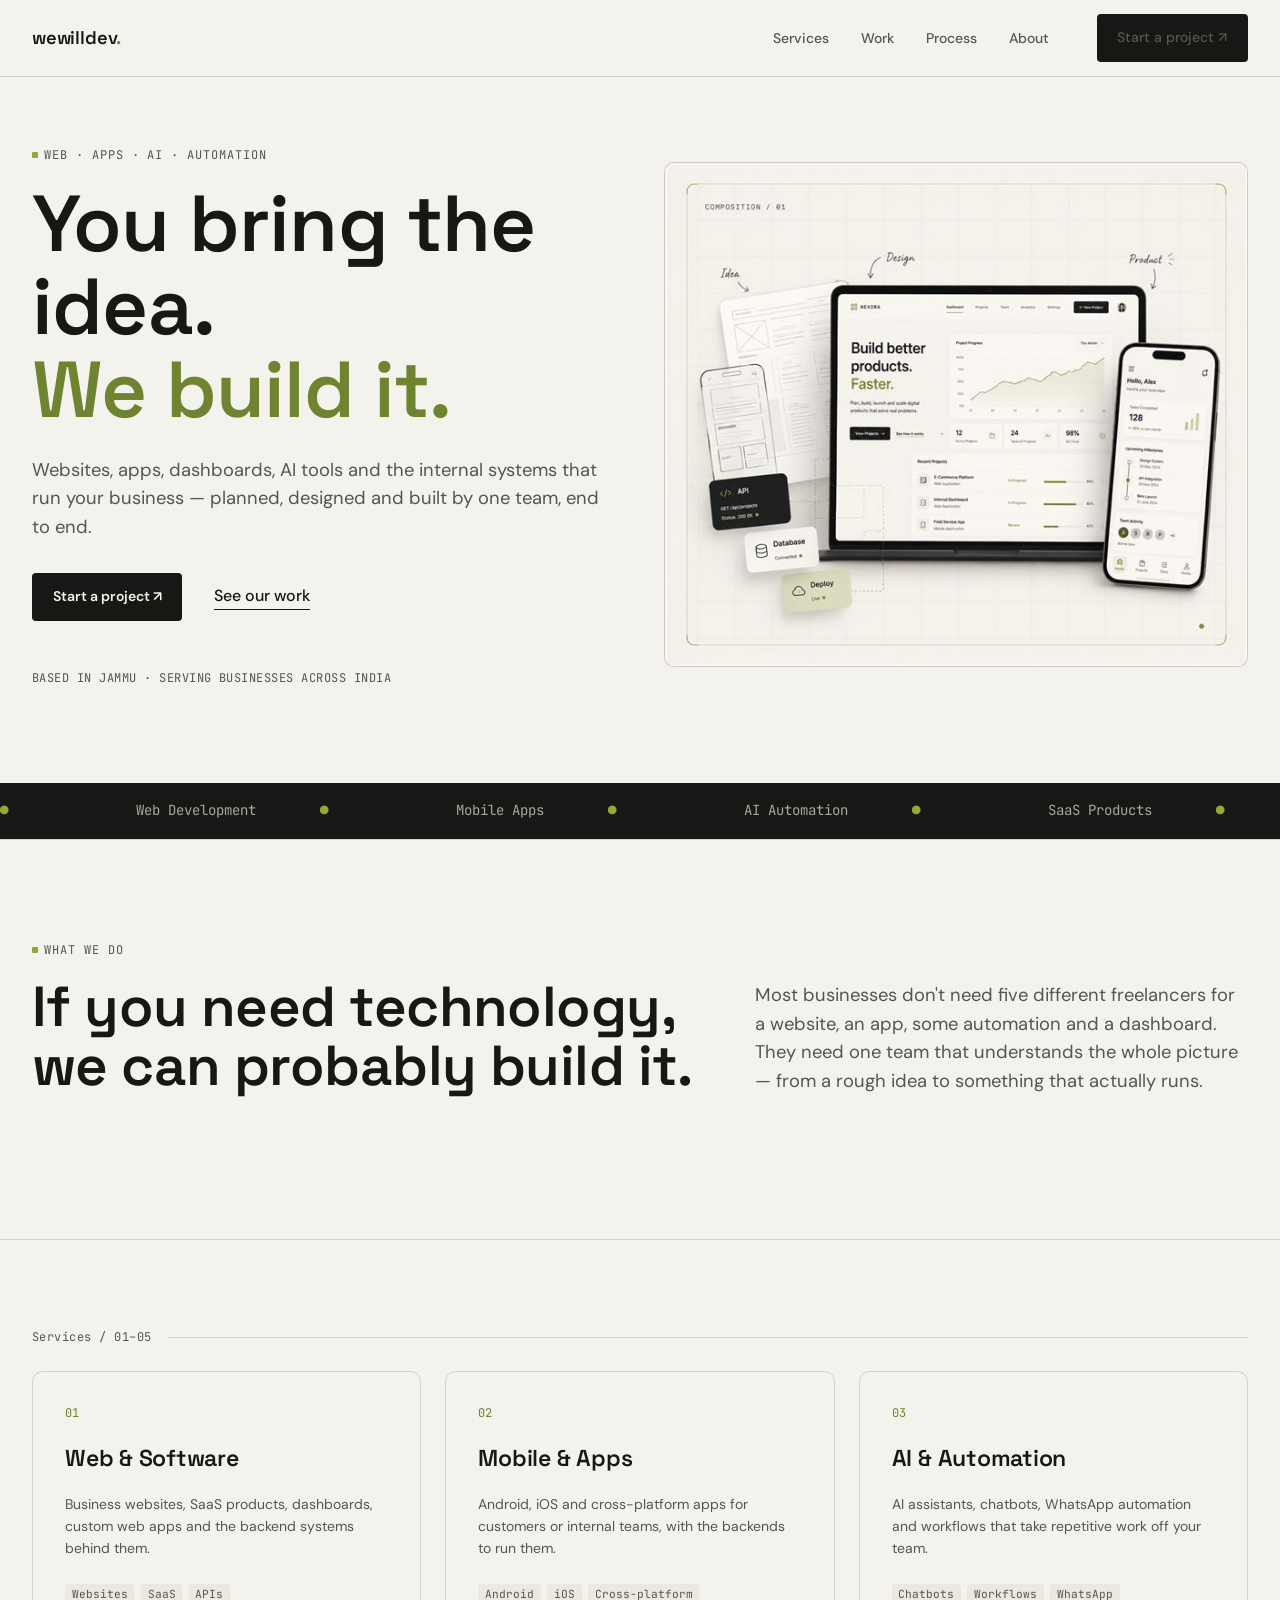
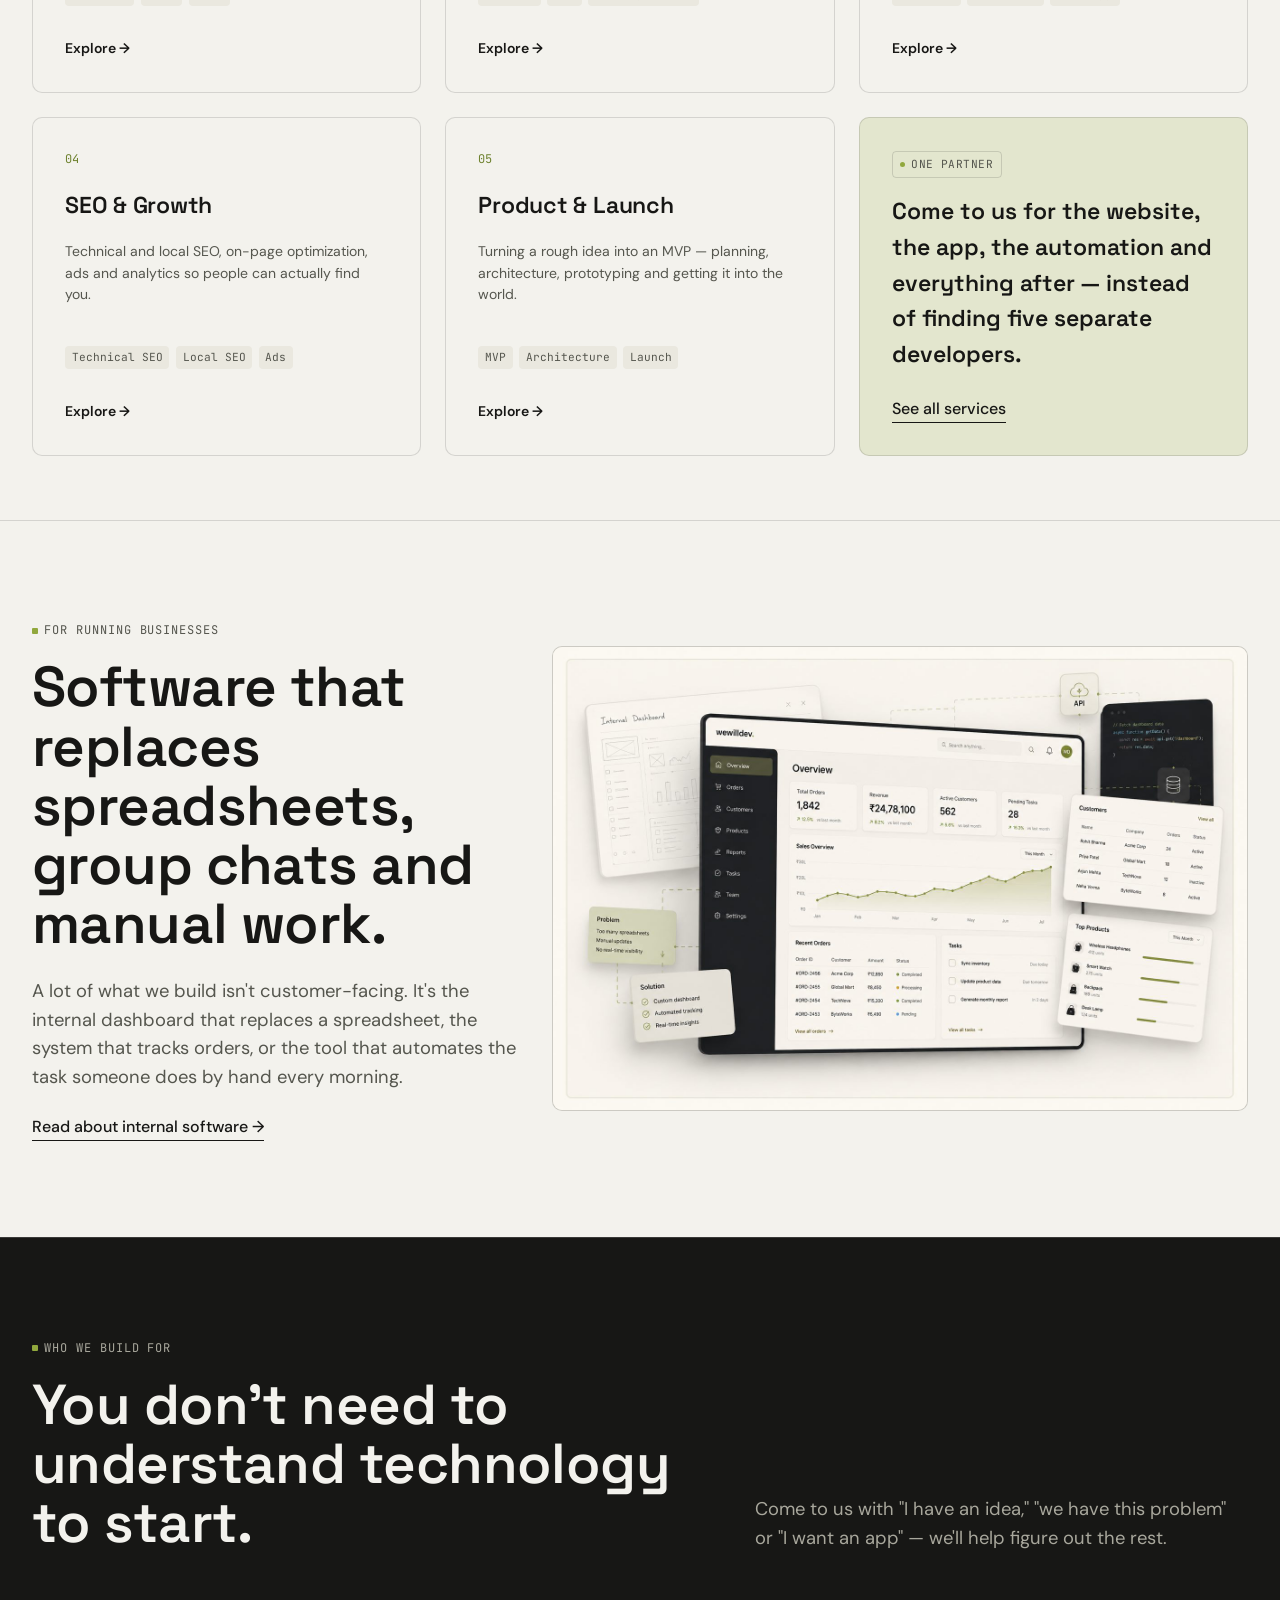
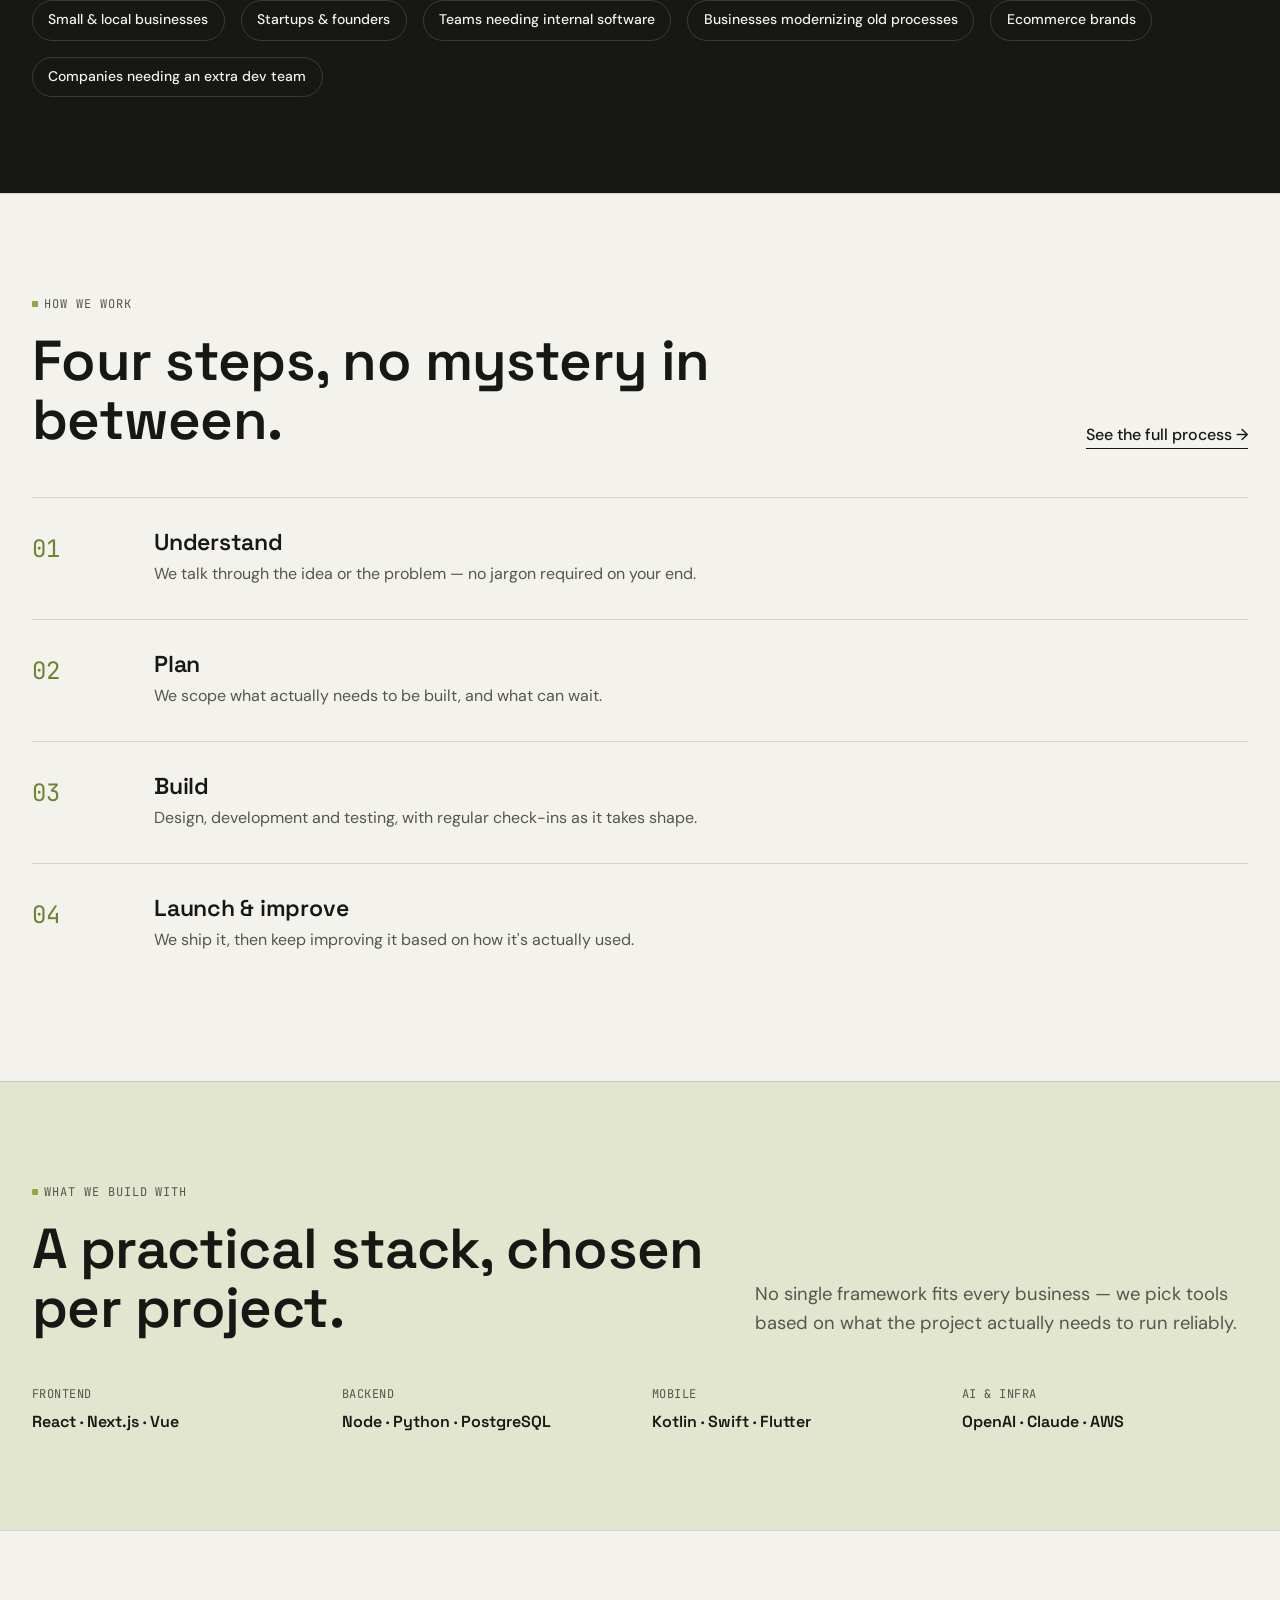
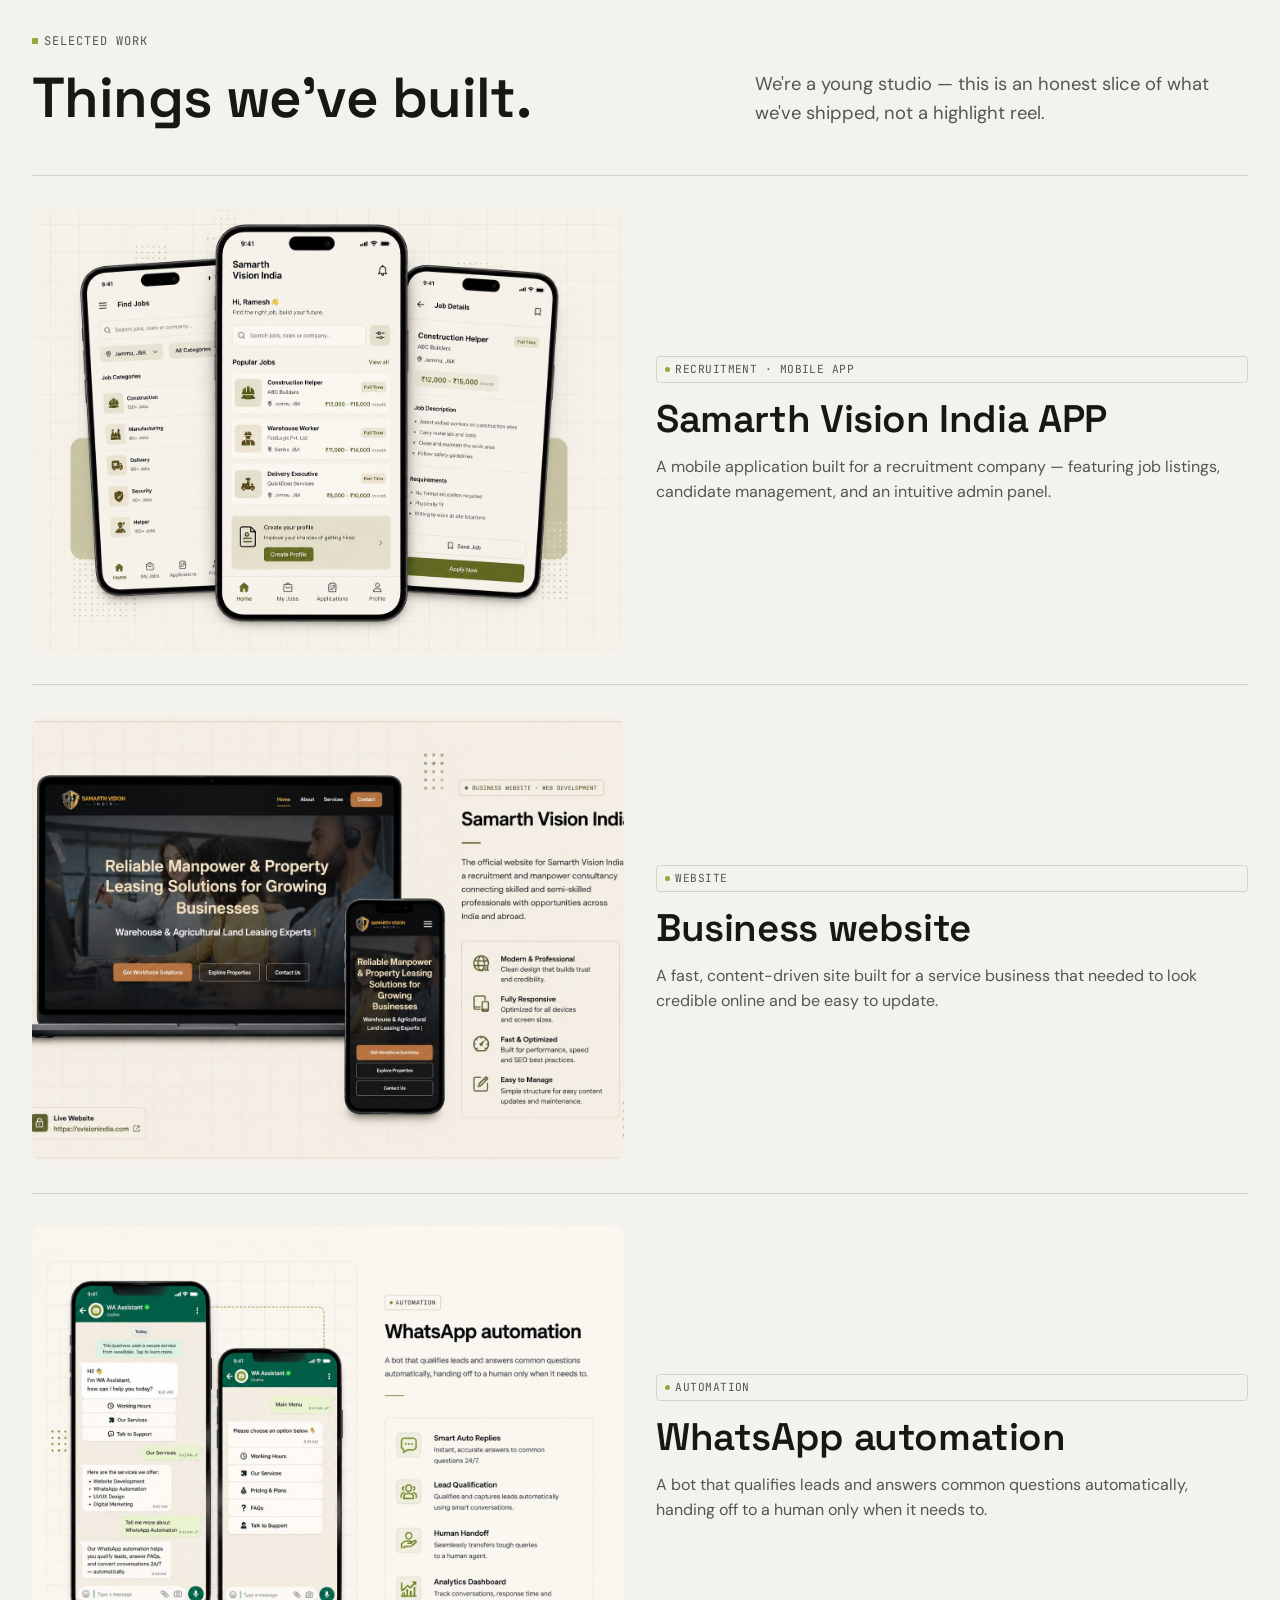
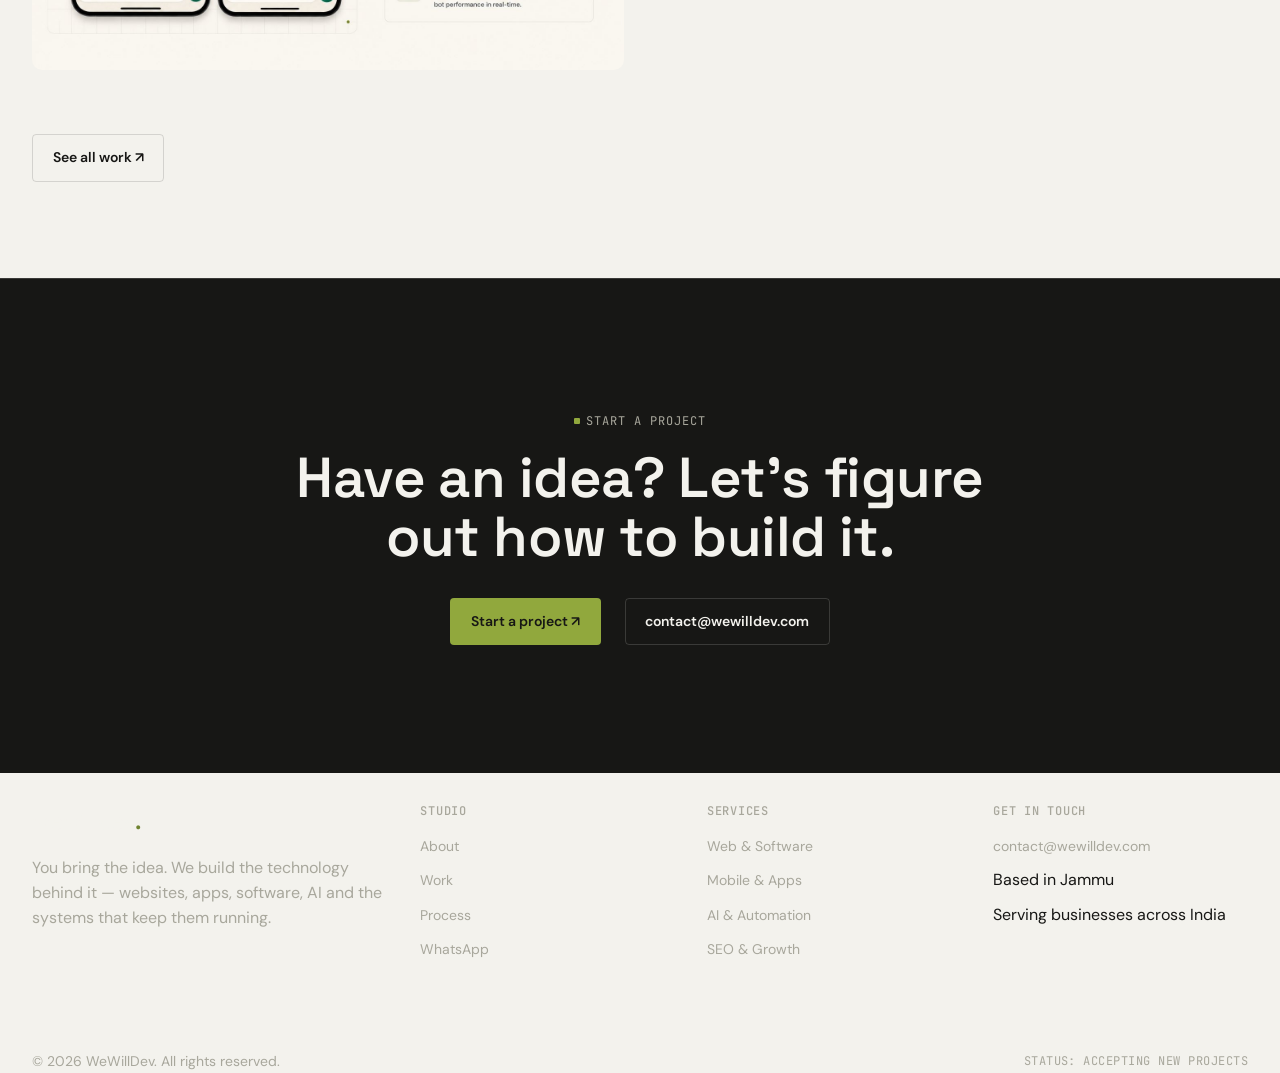
==== commit 367bd22b: "GOO" ====
--- a/index.html
+++ b/index.html
@@ -3,14 +3,16 @@
 
 <head>
   <!-- Google Tag Manager -->
-  <script>(function (w, d, s, l, i) {
-      w[ l ] = w[ l ] || []; w[ l ].push({
-        'gtm.start':
-          new Date().getTime(), event: 'gtm.js'
-      }); var f = d.getElementsByTagName(s)[ 0 ],
-        j = d.createElement(s), dl = l != 'dataLayer' ? '&l=' + l : ''; j.async = true; j.src =
-          'https://www.googletagmanager.com/gtm.js?id=' + i + dl; f.parentNode.insertBefore(j, f);
-    })(window, document, 'script', 'dataLayer', 'GTM-MFSFBFQB');</script>
+  <script>
+    window.dataLayer = window.dataLayer || [];
+    window.dataLayer.push({ 'gtm.start': new Date().getTime(), event: 'gtm.js' });
+    window.addEventListener('load', function () {
+      var j = document.createElement('script');
+      j.async = true;
+      j.src = 'https://www.googletagmanager.com/gtm.js?id=GTM-MFSFBFQB';
+      document.head.appendChild(j);
+    }, { once: true });
+  </script>
   <!-- End Google Tag Manager -->
   <meta charset="UTF-8">
   <meta name="viewport" content="width=device-width, initial-scale=1.0">
@@ -25,12 +27,12 @@
   <meta property="og:url" content="https://wewilldev.com/">
   <link rel="preconnect" href="https://fonts.googleapis.com">
   <link rel="preconnect" href="https://fonts.gstatic.com" crossorigin>
-  <link rel="preload" as="style" href="https://fonts.googleapis.com/css2?family=Space+Grotesk:wght@400;500;600;700&family=DM+Sans:wght@400;500;600&family=JetBrains+Mono:wght@400;500&display=swap" onload="this.onload=null;this.rel='stylesheet'">
+  <link id="site-fonts" rel="preload" as="style" href="https://fonts.googleapis.com/css2?family=Space+Grotesk:wght@400;500;600;700&family=DM+Sans:wght@400;500;600&family=JetBrains+Mono:wght@400;500&display=swap" onload="this.onload=null;this.rel='stylesheet'">
   <noscript><link rel="stylesheet" href="https://fonts.googleapis.com/css2?family=Space+Grotesk:wght@400;500;600;700&family=DM+Sans:wght@400;500;600&family=JetBrains+Mono:wght@400;500&display=swap"></noscript>
   <link rel="stylesheet" href="/assets/css/base.css">
   <link rel="stylesheet" href="/assets/css/layout.css">
   <link rel="stylesheet" href="/assets/css/components.css">
-  <link rel="icon" href="/assets/images/favicon.png" type="image/png">
+  <link rel="icon" href="/assets/images/favicon-64.png" type="image/png">
   <link rel="stylesheet" href="/assets/css/responsive.css">
 </head>
 
@@ -69,7 +71,9 @@
           </div>
           <div style="grid-column: 7 / 13;">
             <div class="image-frame">
-              <img src="/assets/images/firstimage.jpg"
+              <img src="/assets/images/firstimage-960.jpg"
+                srcset="/assets/images/firstimage-640.jpg 640w, /assets/images/firstimage-960.jpg 960w, /assets/images/firstimage.jpg 1349w"
+                sizes="(max-width: 768px) calc(100vw - 40px), 50vw"
                 alt="Abstract composition of a dashboard and mobile app interface representing a web and app build"
                 width="1349" height="1166" loading="eager" fetchpriority="high" decoding="async">
             </div>
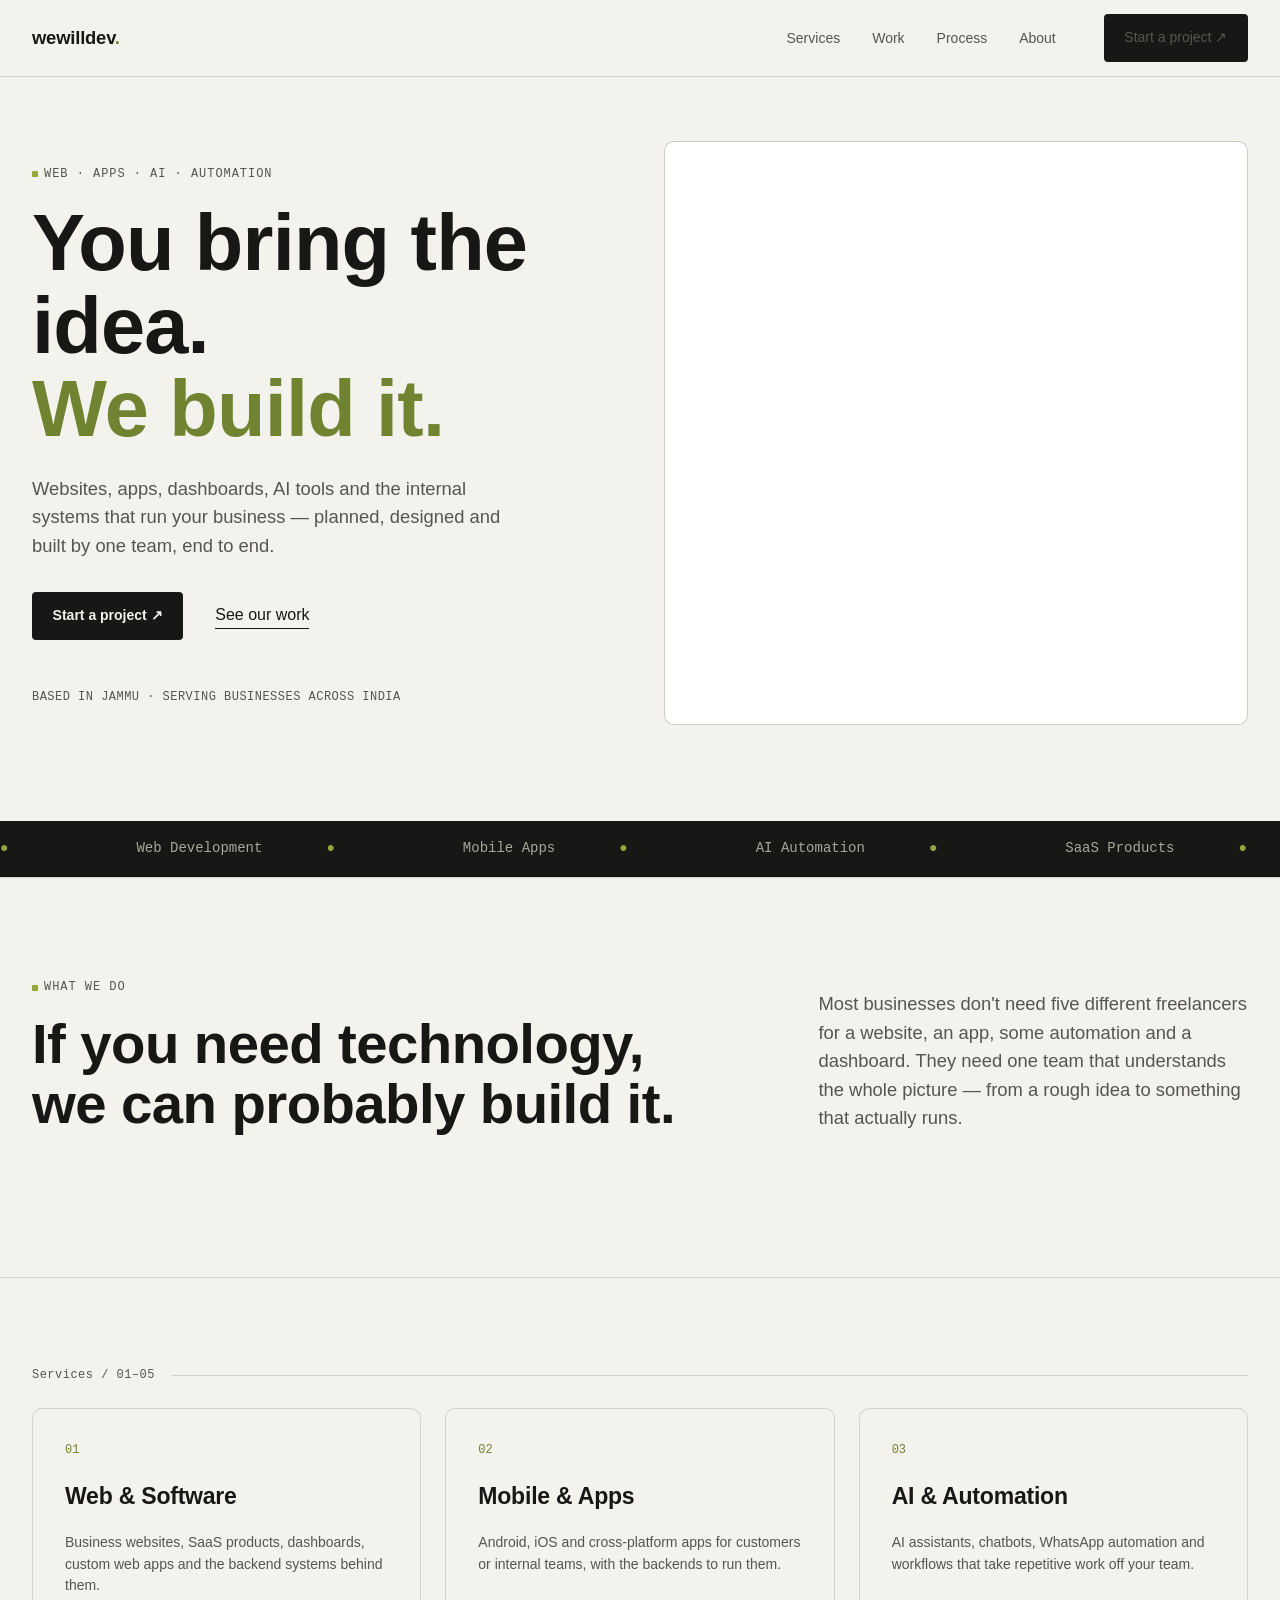
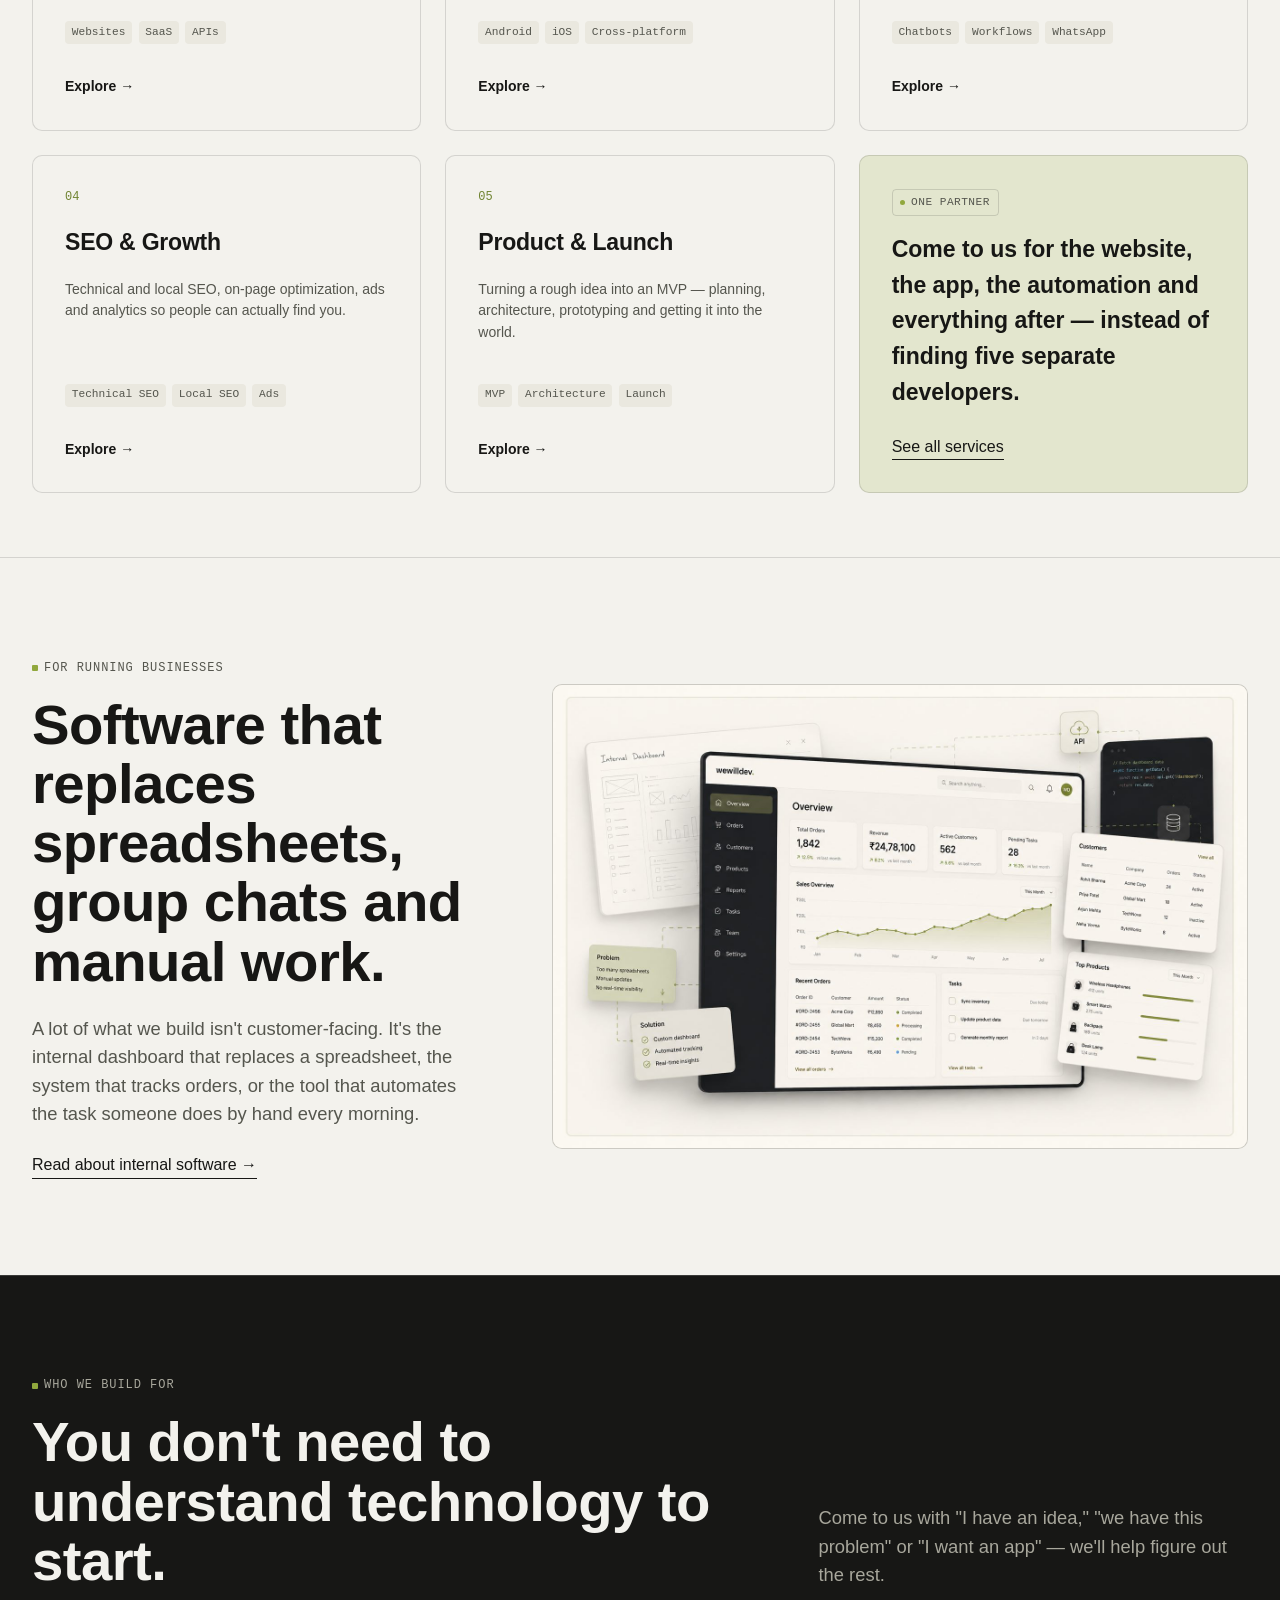
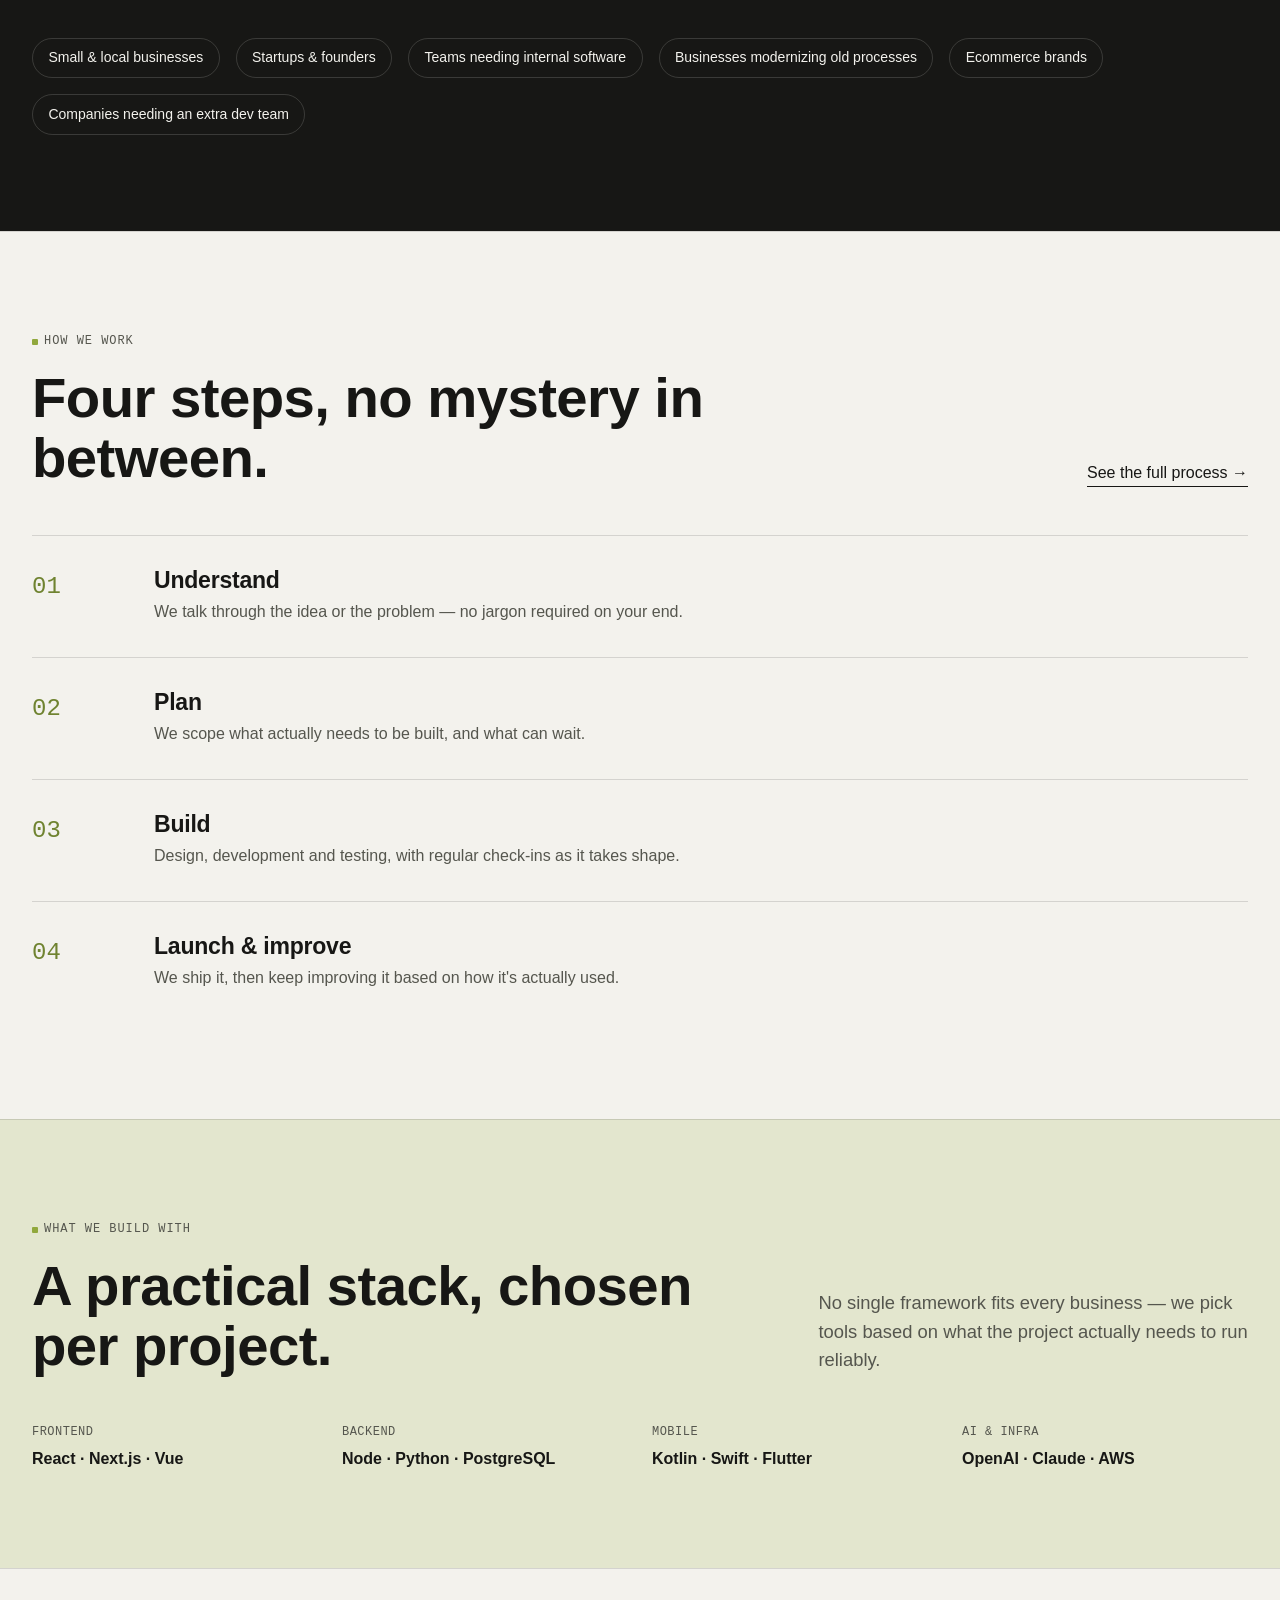
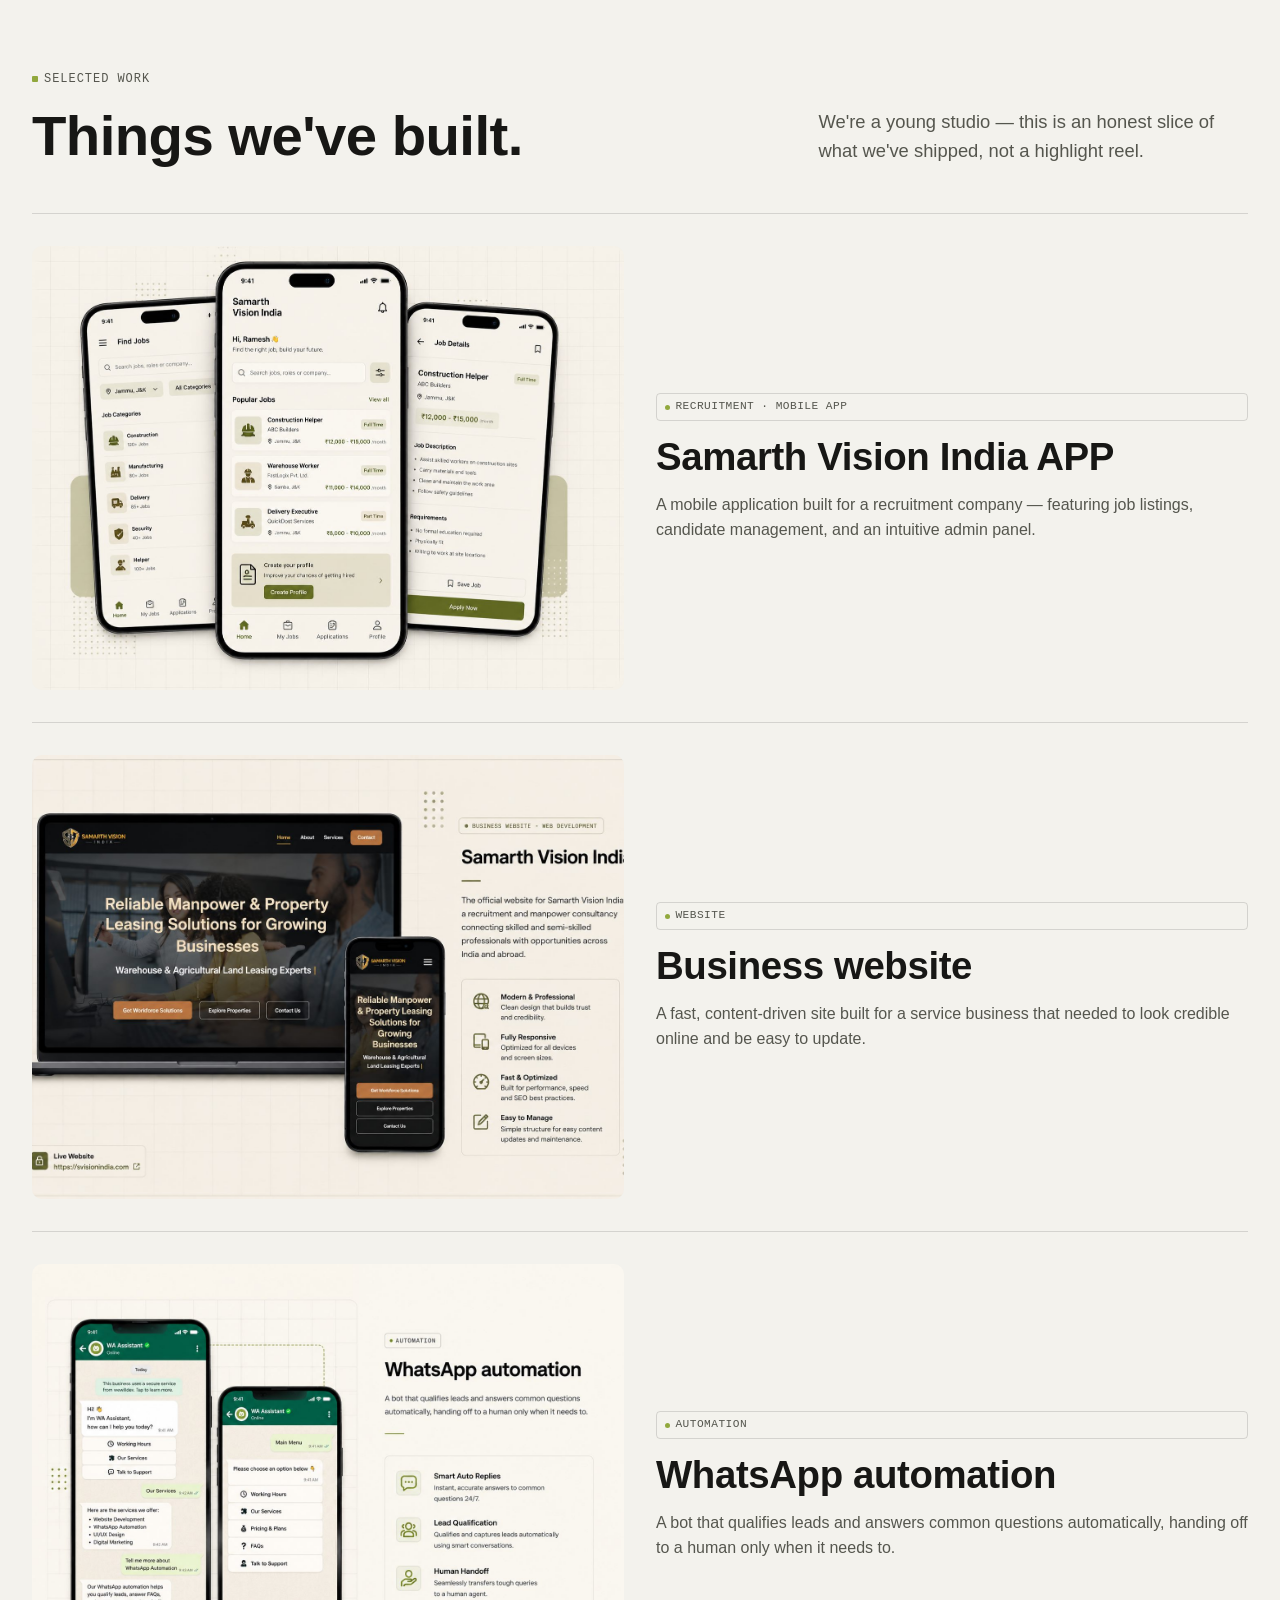
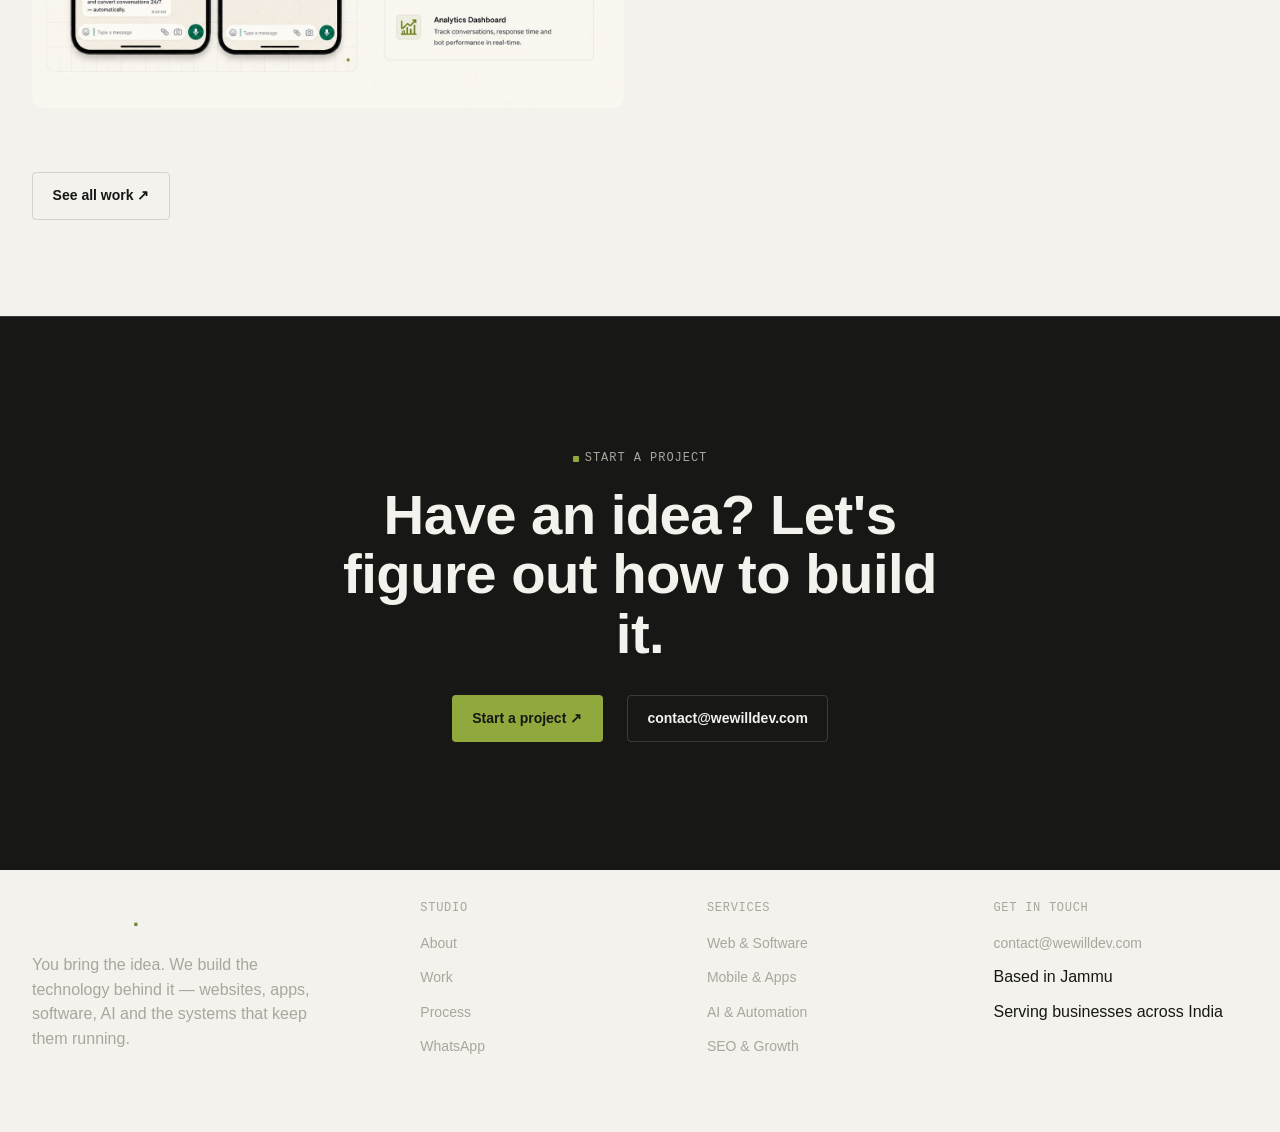
==== commit bd2584c4: "gooo" ====
--- a/index.html
+++ b/index.html
@@ -2,18 +2,6 @@
 <html lang="en">
 
 <head>
-  <!-- Google Tag Manager -->
-  <script>
-    window.dataLayer = window.dataLayer || [];
-    window.dataLayer.push({ 'gtm.start': new Date().getTime(), event: 'gtm.js' });
-    window.addEventListener('load', function () {
-      var j = document.createElement('script');
-      j.async = true;
-      j.src = 'https://www.googletagmanager.com/gtm.js?id=GTM-MFSFBFQB';
-      document.head.appendChild(j);
-    }, { once: true });
-  </script>
-  <!-- End Google Tag Manager -->
   <meta charset="UTF-8">
   <meta name="viewport" content="width=device-width, initial-scale=1.0">
   <title>WeWillDev — Web, App &amp; AI Development Studio | Based in Jammu, India</title>
@@ -25,10 +13,6 @@
     content="A technology studio for websites, apps, AI automation and custom software. Based in Jammu, serving businesses across India.">
   <meta property="og:type" content="website">
   <meta property="og:url" content="https://wewilldev.com/">
-  <link rel="preconnect" href="https://fonts.googleapis.com">
-  <link rel="preconnect" href="https://fonts.gstatic.com" crossorigin>
-  <link id="site-fonts" rel="preload" as="style" href="https://fonts.googleapis.com/css2?family=Space+Grotesk:wght@400;500;600;700&family=DM+Sans:wght@400;500;600&family=JetBrains+Mono:wght@400;500&display=swap" onload="this.onload=null;this.rel='stylesheet'">
-  <noscript><link rel="stylesheet" href="https://fonts.googleapis.com/css2?family=Space+Grotesk:wght@400;500;600;700&family=DM+Sans:wght@400;500;600&family=JetBrains+Mono:wght@400;500&display=swap"></noscript>
   <link rel="stylesheet" href="/assets/css/base.css">
   <link rel="stylesheet" href="/assets/css/layout.css">
   <link rel="stylesheet" href="/assets/css/components.css">
@@ -37,10 +21,6 @@
 </head>
 
 <body data-nav="home">
-  <!-- Google Tag Manager (noscript) -->
-  <noscript><iframe src="https://www.googletagmanager.com/ns.html?id=GTM-MFSFBFQB" height="0" width="0"
-      style="display:none;visibility:hidden"></iframe></noscript>
-  <!-- End Google Tag Manager (noscript) -->
   <header id="site-header" class="site-header"></header>
 
   <main>
@@ -70,12 +50,15 @@
               businesses across India</p>
           </div>
           <div style="grid-column: 7 / 13;">
-            <div class="image-frame">
-              <img src="/assets/images/firstimage-960.jpg"
-                srcset="/assets/images/firstimage-640.jpg 640w, /assets/images/firstimage-960.jpg 960w, /assets/images/firstimage.jpg 1349w"
-                sizes="(max-width: 768px) calc(100vw - 40px), 50vw"
-                alt="Abstract composition of a dashboard and mobile app interface representing a web and app build"
-                width="1349" height="1166" loading="eager" fetchpriority="high" decoding="async">
+            <div class="image-frame hero-media">
+              <picture>
+                <source media="(max-width: 768px)" srcset="[data-uri]">
+                <img src="/assets/images/firstimage-960.jpg"
+                  srcset="/assets/images/firstimage-640.jpg 640w, /assets/images/firstimage-960.jpg 960w, /assets/images/firstimage.jpg 1349w"
+                  sizes="50vw"
+                  alt="Abstract composition of a dashboard and mobile app interface representing a web and app build"
+                  width="1349" height="1166" loading="eager" fetchpriority="high" decoding="async">
+              </picture>
             </div>
           </div>
         </div>
--- a/assets/css/components.css
+++ b/assets/css/components.css
@@ -7,6 +7,7 @@
   position: sticky;
   top: 0;
   z-index: 100;
+  min-height: 76px;
   background: rgba(243, 242, 237, 0.88);
   backdrop-filter: blur(10px);
   border-bottom: 1px solid var(--line);
@@ -344,6 +345,10 @@
   .project-card {
     grid-template-columns: 1fr;
   }
+
+  .hero-media {
+    display: none;
+  }
 }
 
 /* ---- Process step ---- */
--- a/assets/css/responsive.css
+++ b/assets/css/responsive.css
@@ -401,6 +401,7 @@
     position: sticky;
     top: 0;
     z-index: 9999;
+    min-height: 64px;
     background: var(--bg);
   }
 
@@ -621,4 +622,4 @@
     font-size: 1.5rem;
     min-height: 54px;
   }
-}+}
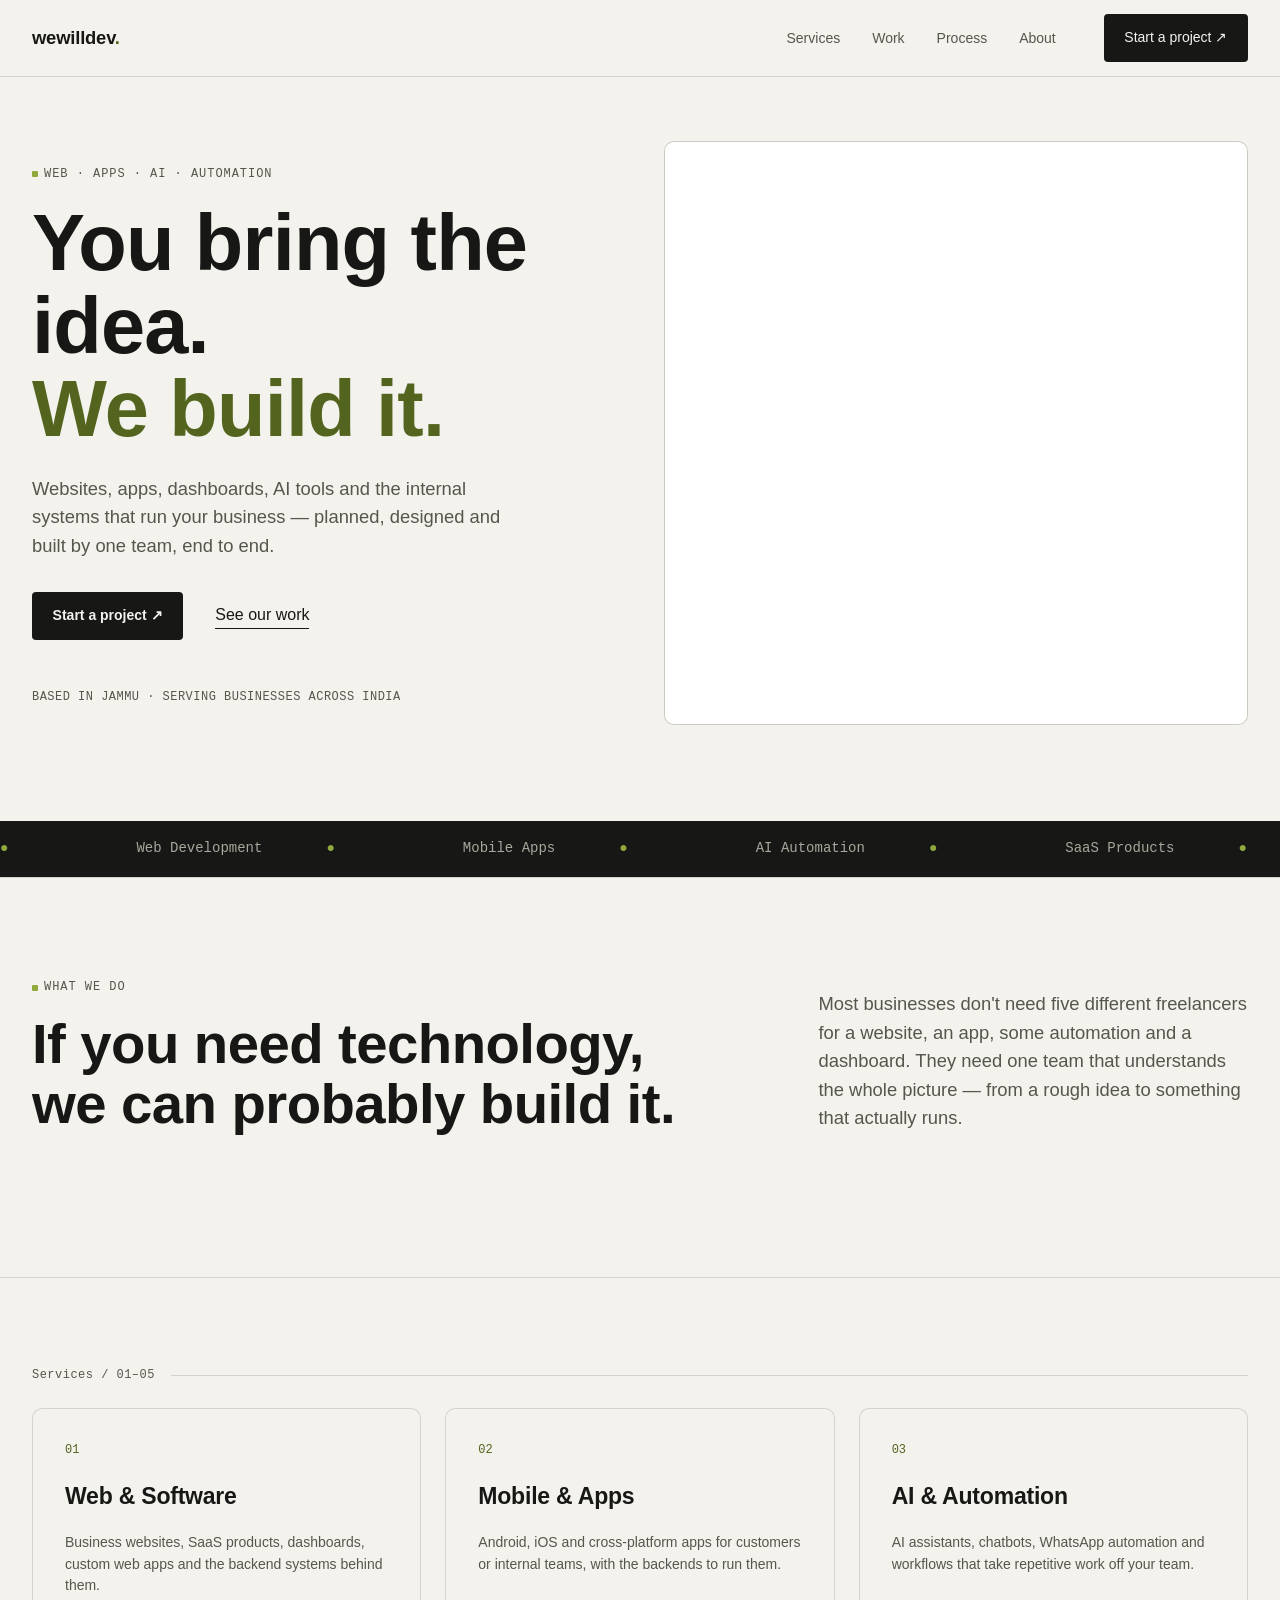
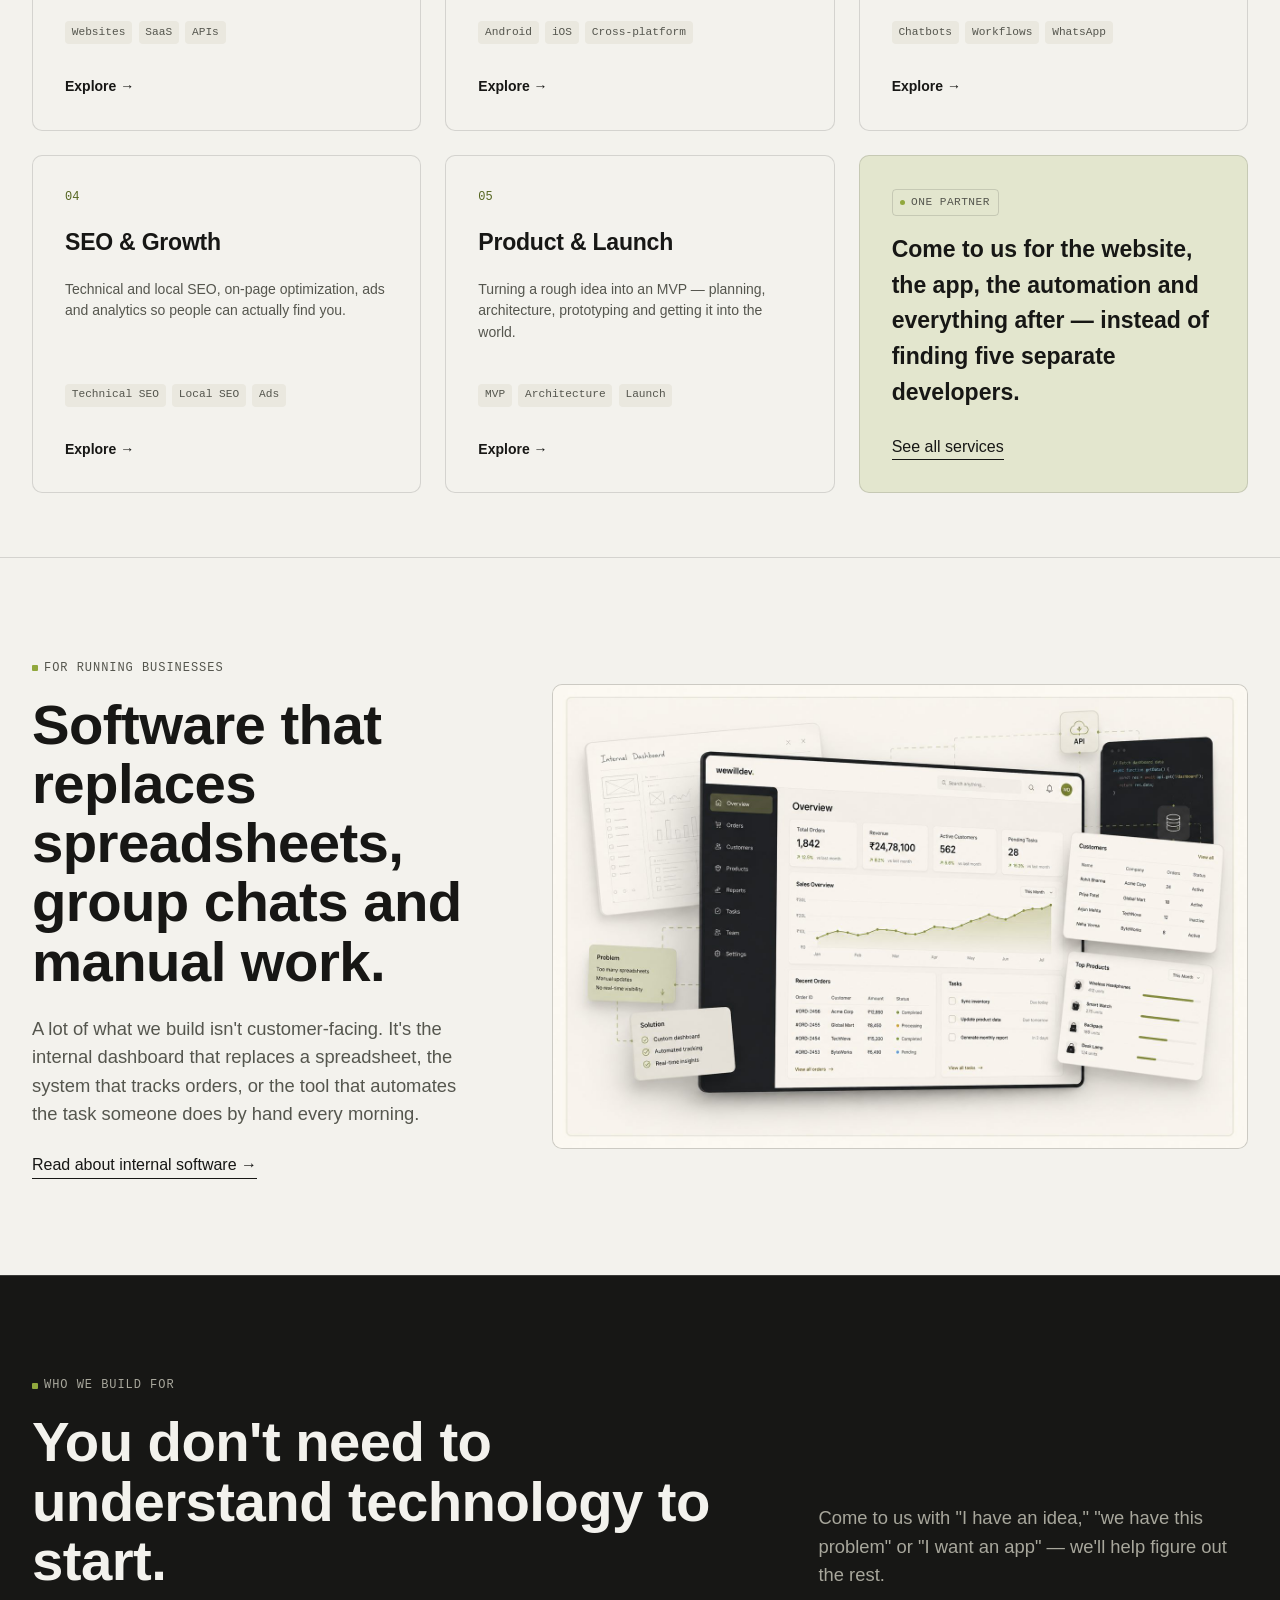
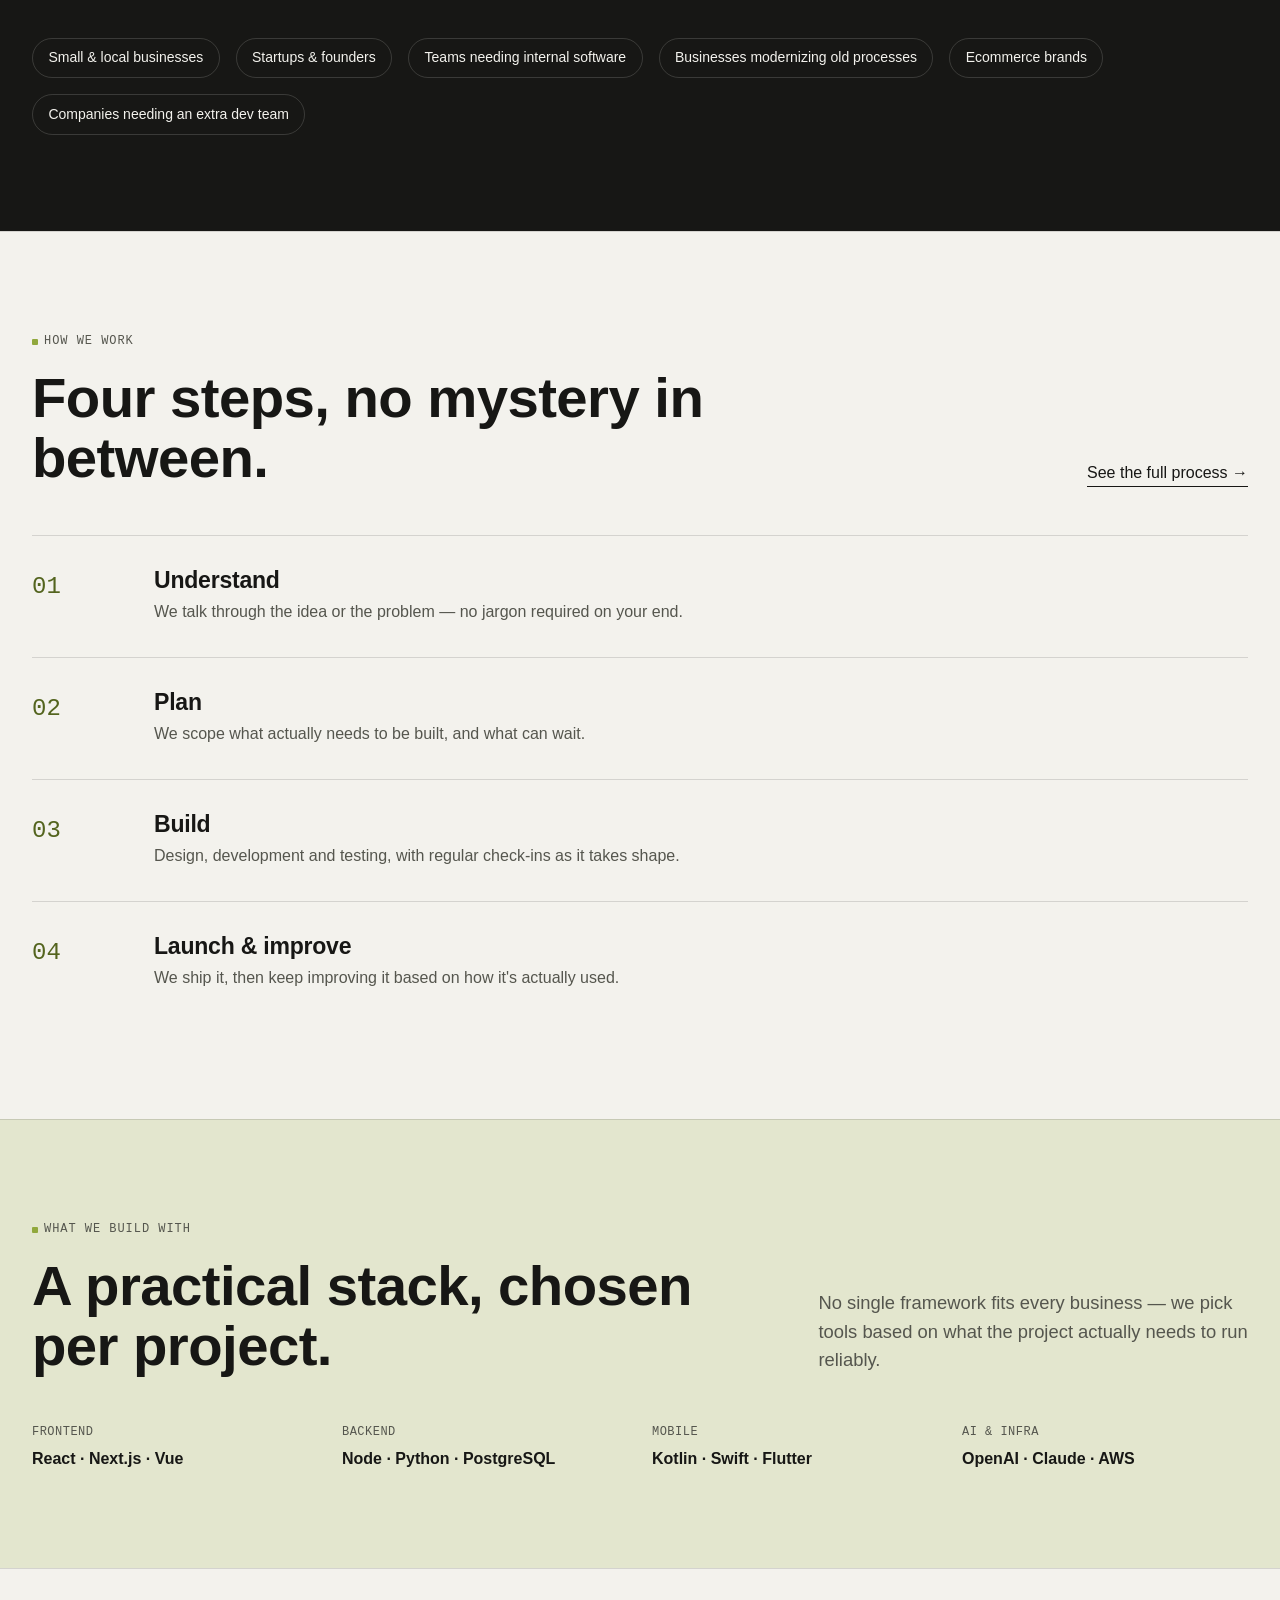
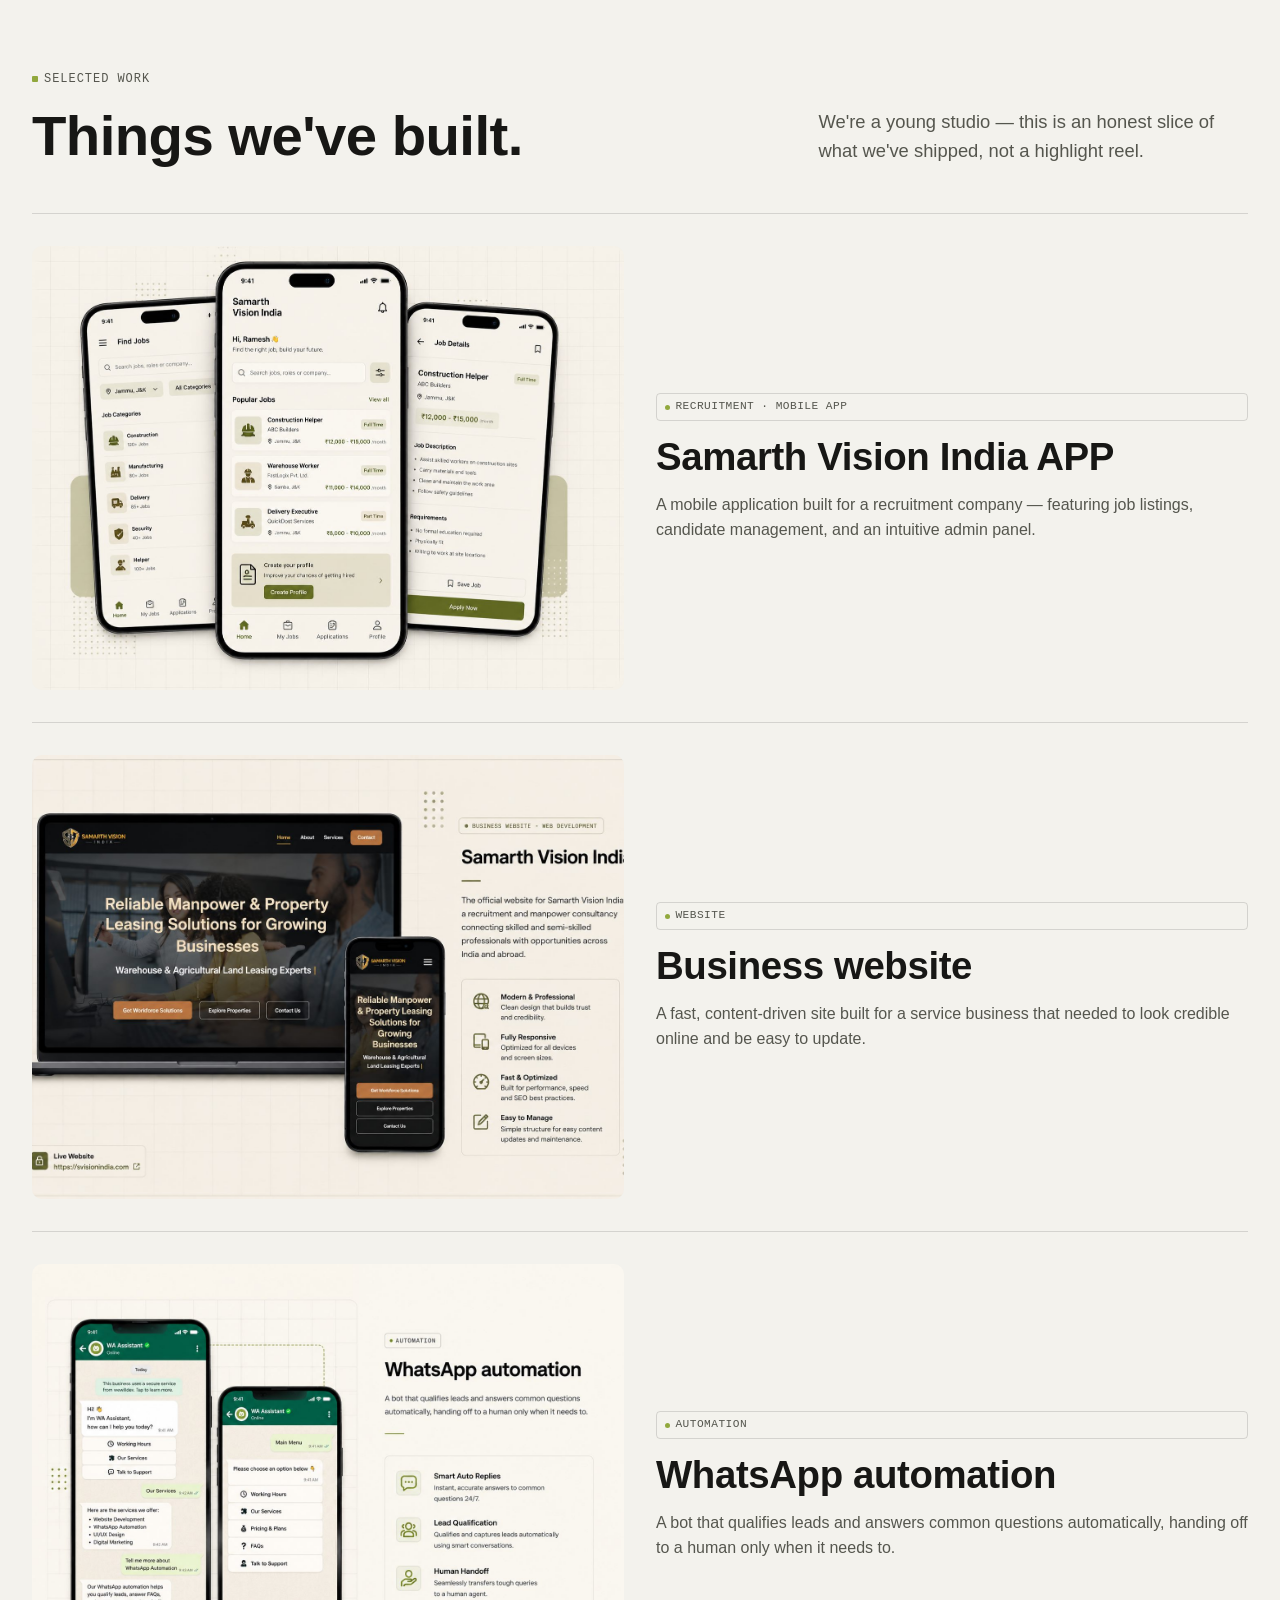
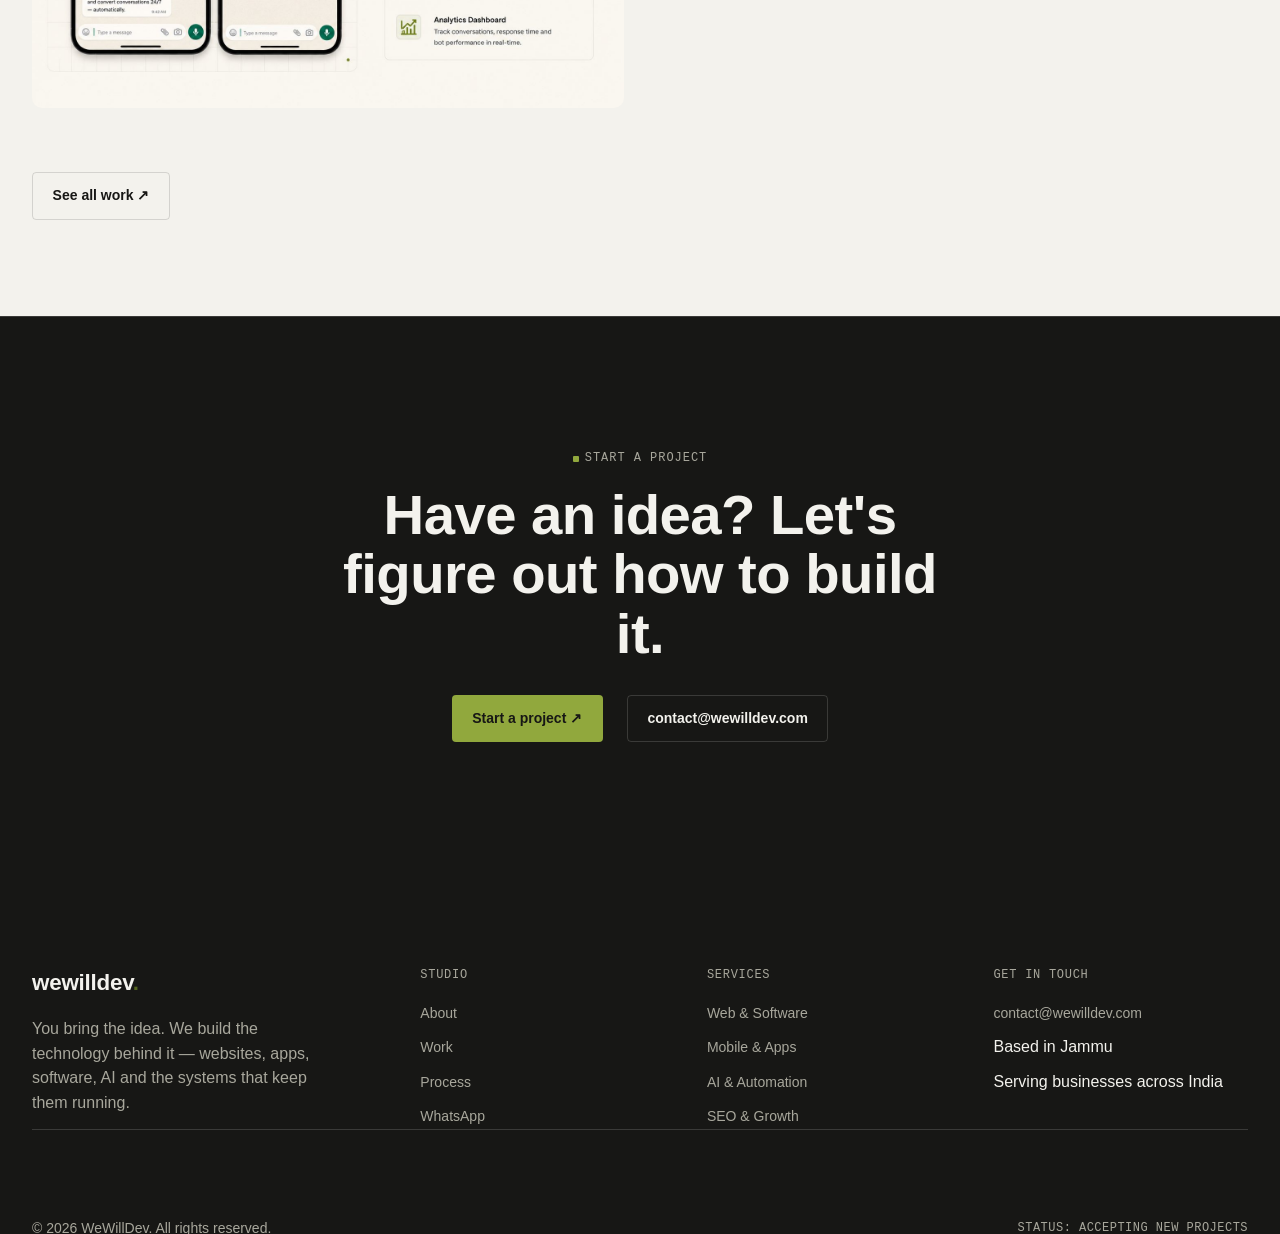
==== commit 773a8c7a: "last one had 99/100 performance" ====
--- a/index.html
+++ b/index.html
@@ -353,7 +353,7 @@
 
   </main>
 
-  <footer id="site-footer"></footer>
+  <footer id="site-footer" class="site-footer"></footer>
 
   <script defer src="/assets/js/components.js"></script>
   <script defer src="/assets/js/main.js"></script>
--- a/assets/css/base.css
+++ b/assets/css/base.css
@@ -13,7 +13,7 @@
   --ink-on-dark: #f3f2ed;
   --ink-on-dark-soft: #a8a79c;
   --accent: #91a83d;
-  --accent-dark: #6f8330;
+  --accent-dark: #53641e;
   --accent-tint: #e3e6ce;
   --line: rgba(23, 23, 21, 0.14);
   --line-on-dark: rgba(243, 242, 237, 0.16);
--- a/assets/css/components.css
+++ b/assets/css/components.css
@@ -43,6 +43,10 @@
   color: var(--ink-soft);
   transition: color 0.15s var(--ease);
   position: relative;
+}
+.main-nav .btn-primary,
+.mobile-nav .btn-primary {
+  color: var(--bg);
 }
 .main-nav a:hover,
 .main-nav a.is-active {
@@ -441,7 +445,7 @@
   color: var(--ink-on-dark-soft);
   max-width: 32ch;
 }
-.footer-col h4 {
+.footer-heading {
   font-family: var(--font-mono);
   font-size: var(--fs-label);
   text-transform: uppercase;
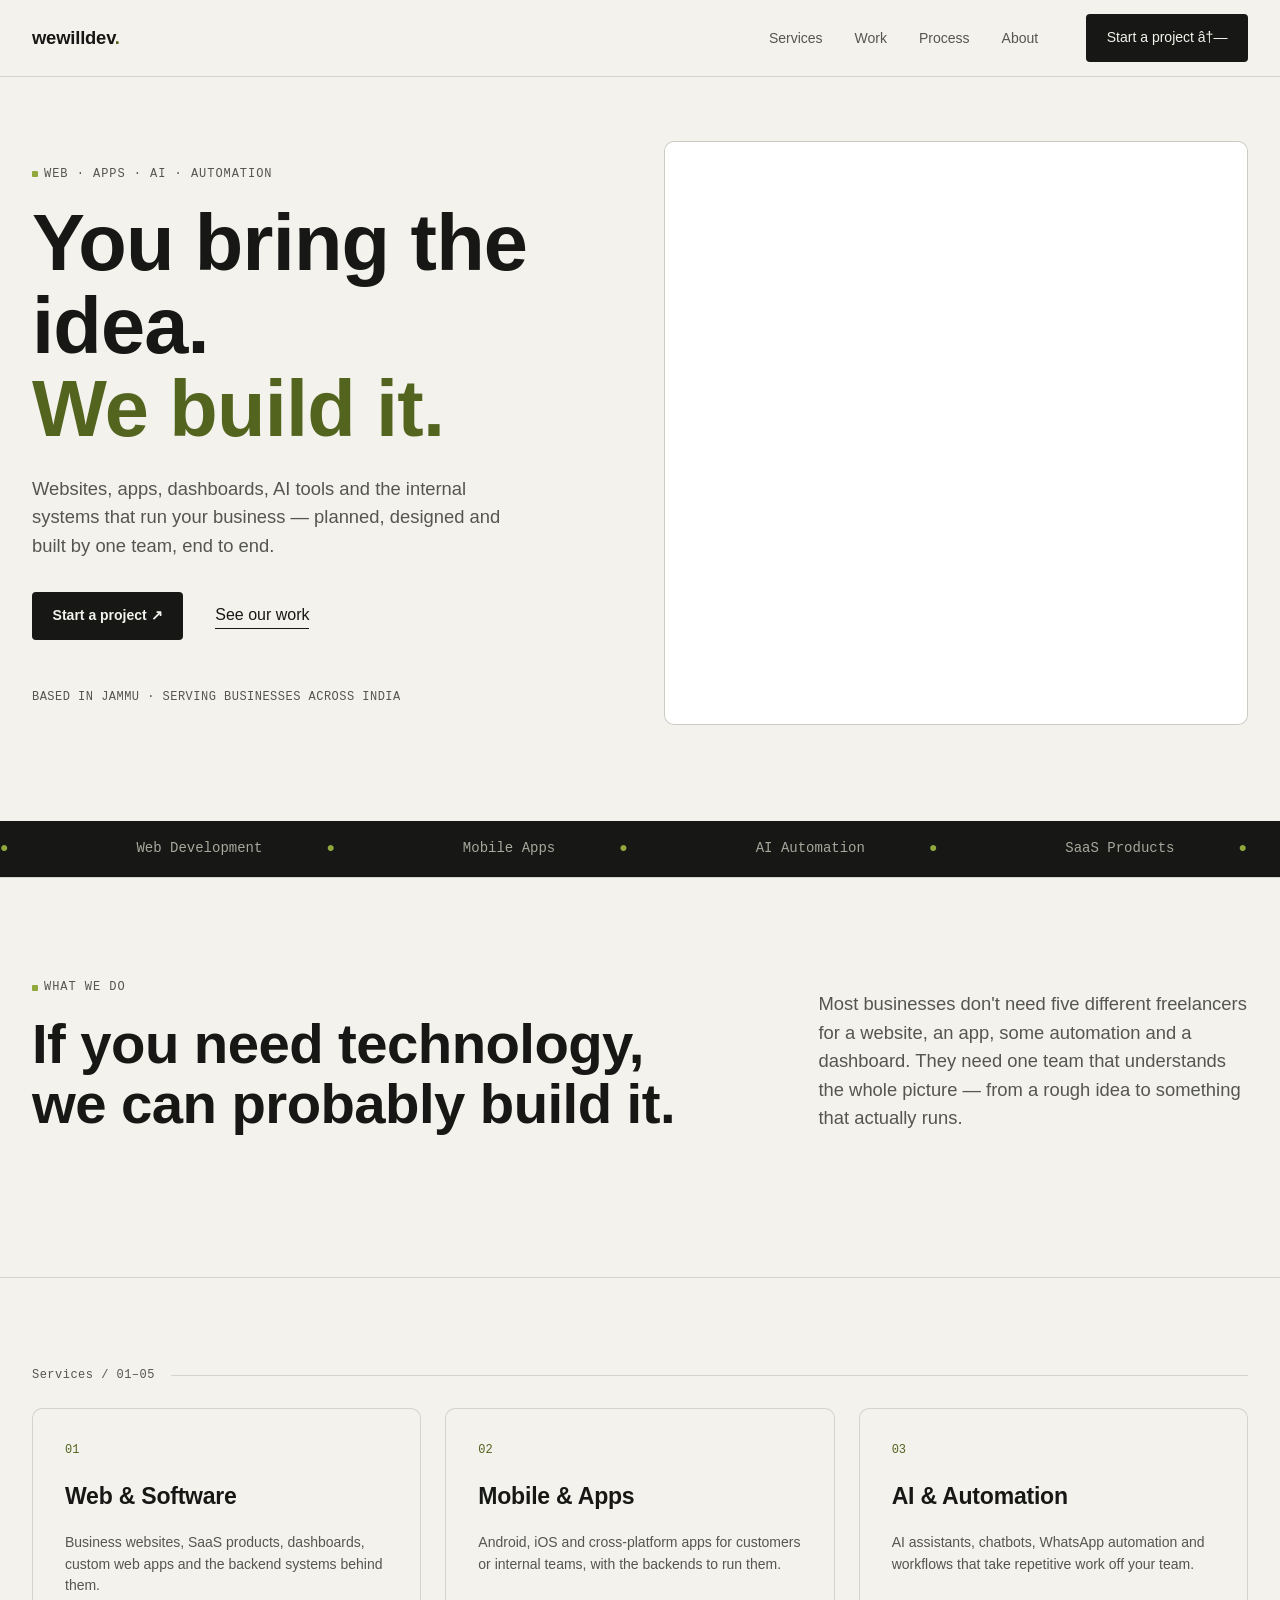
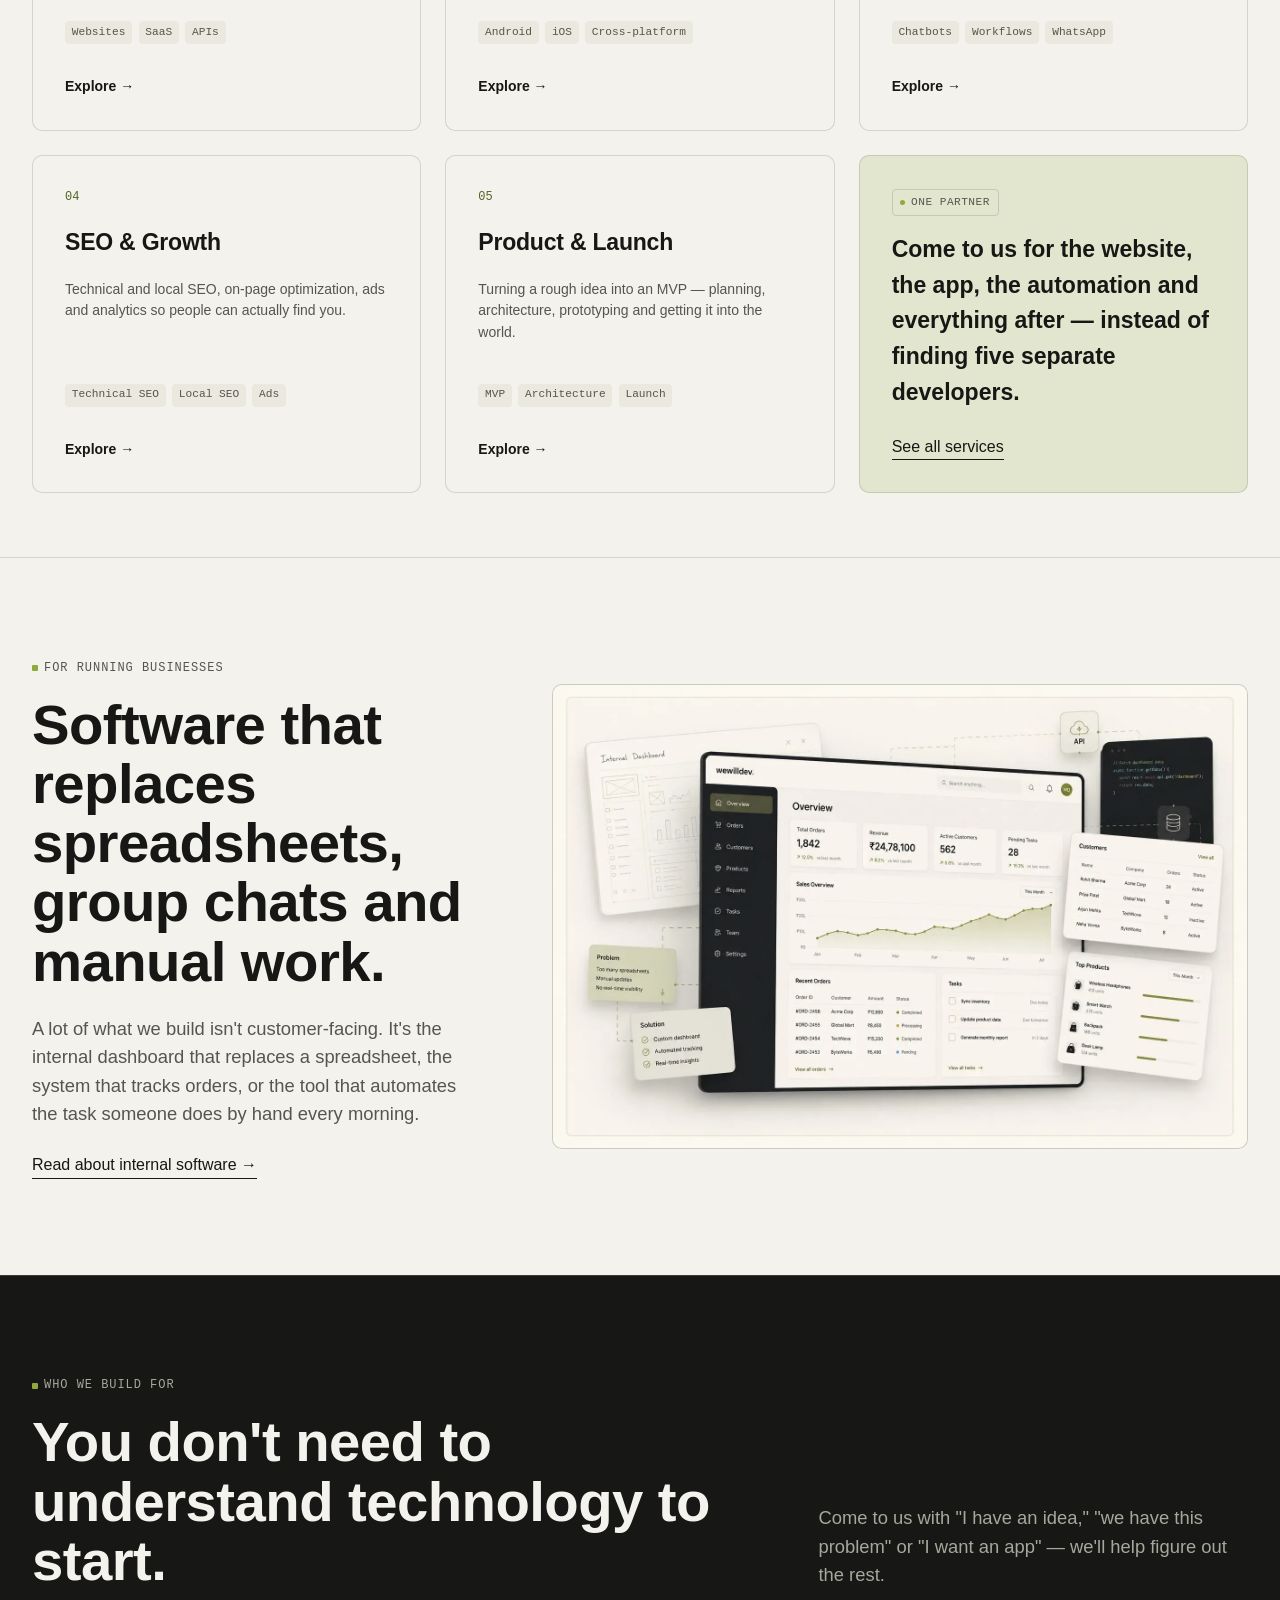
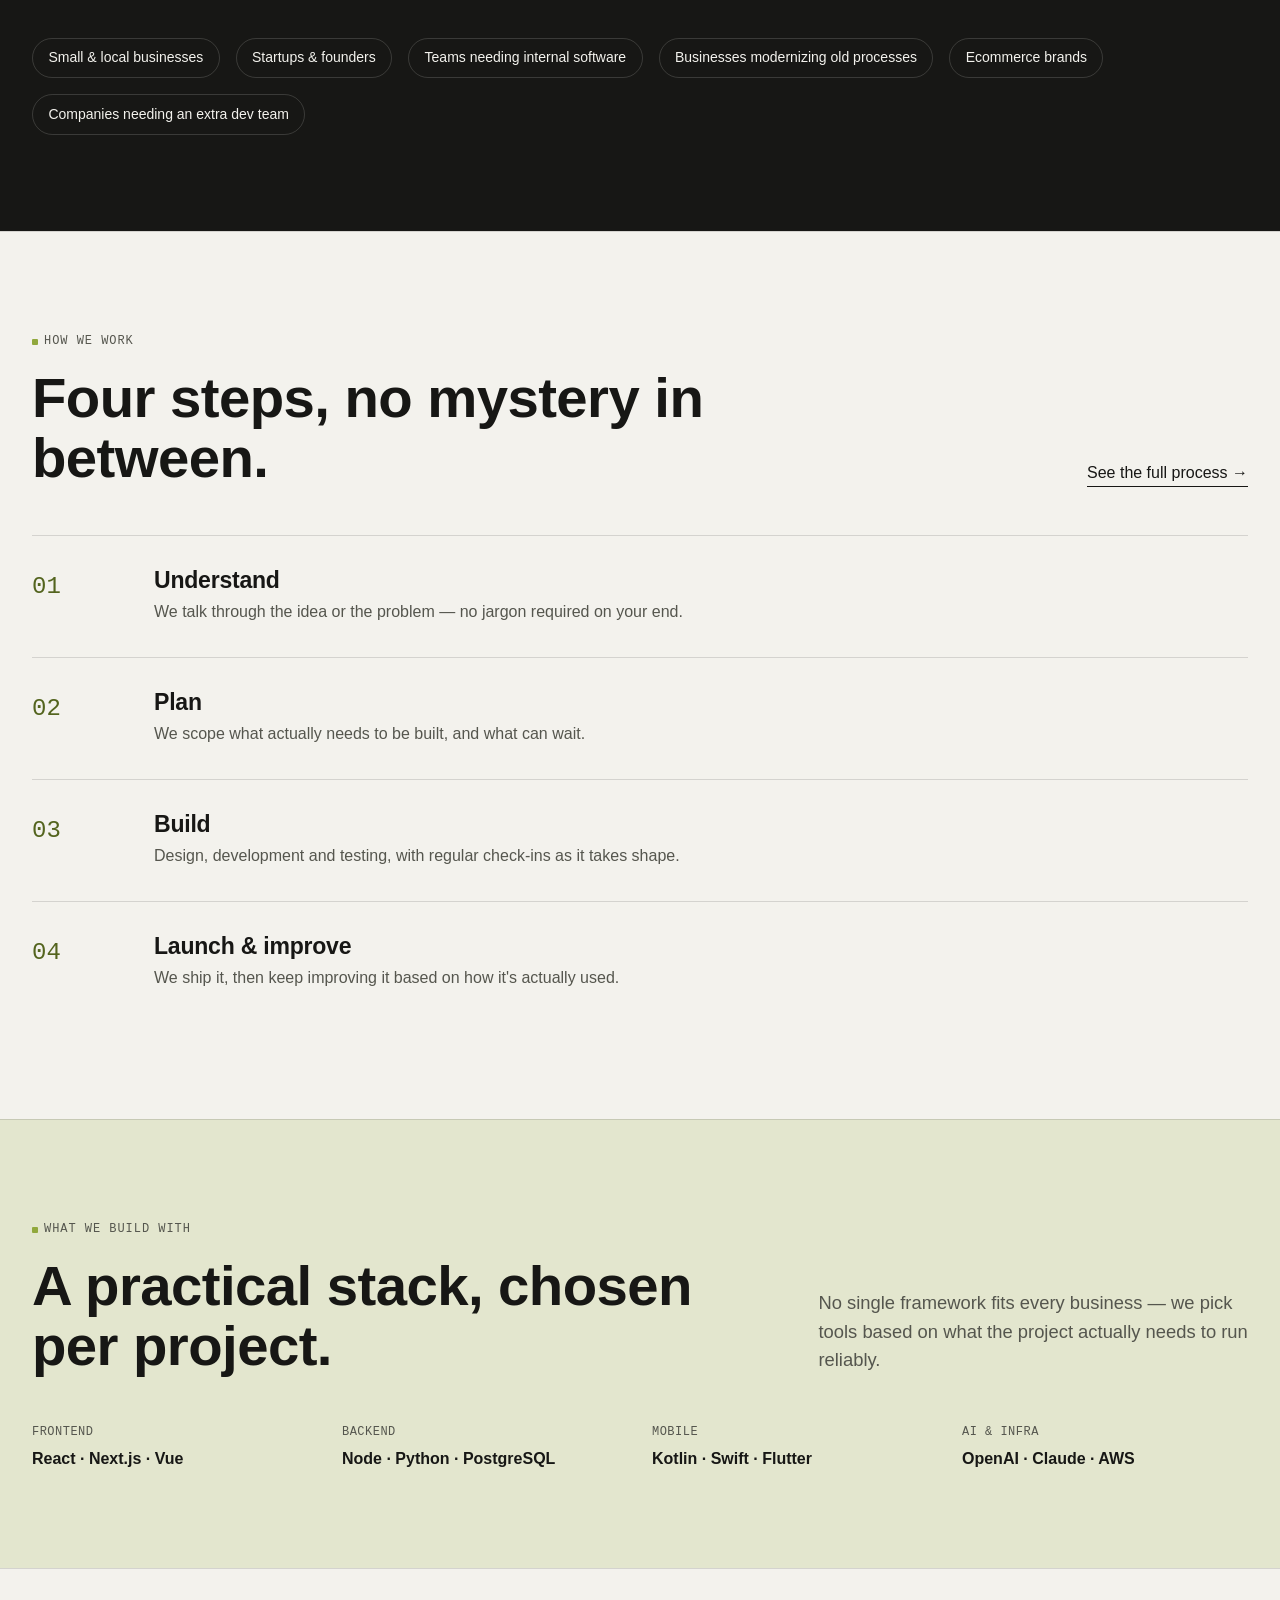
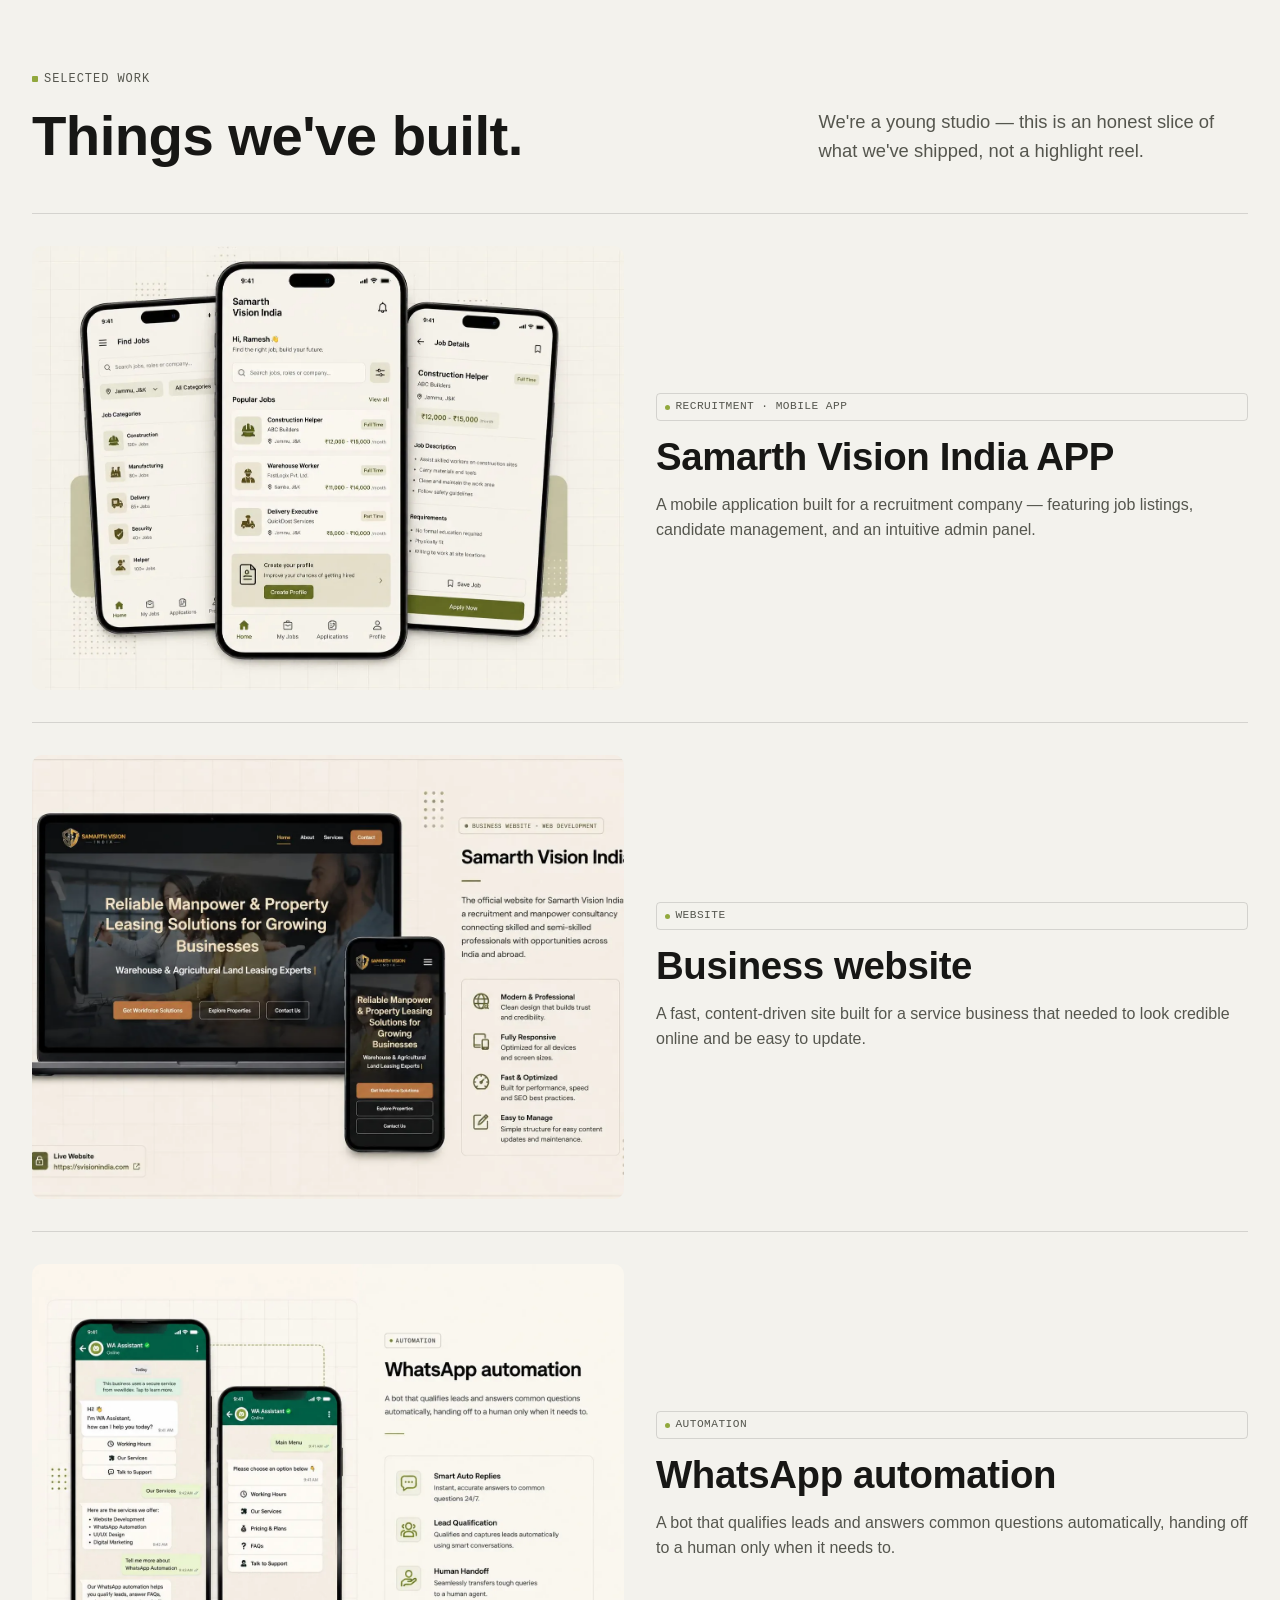
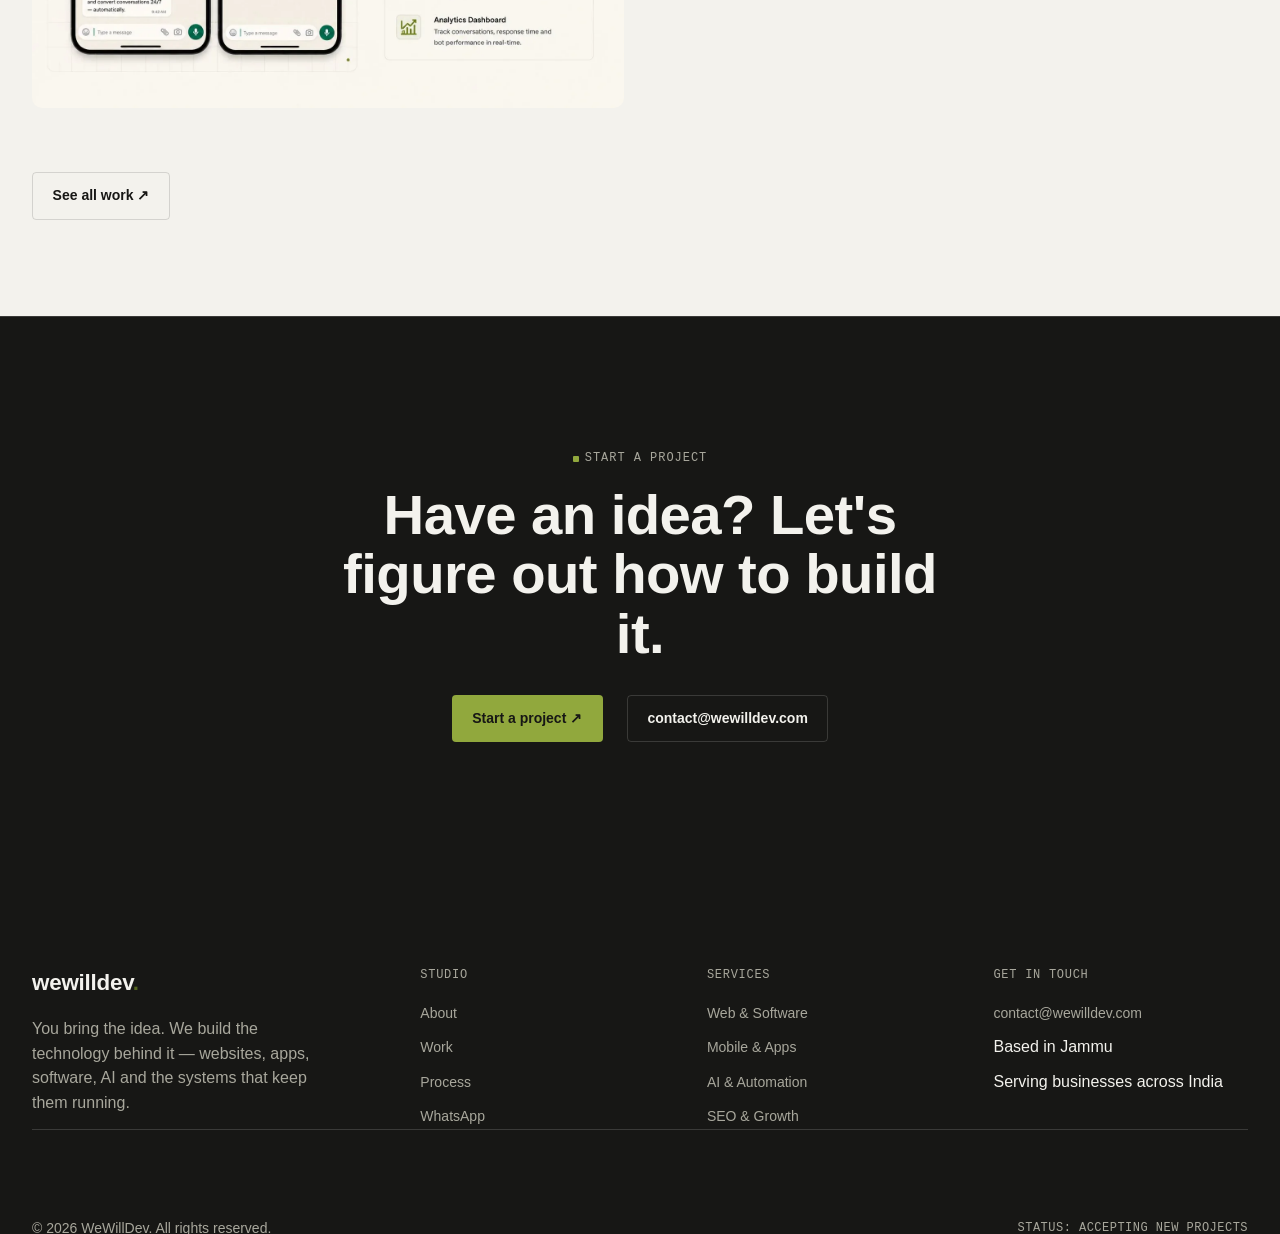
==== commit 3a71d15c: "fucccccccccck" ====
--- a/index.html
+++ b/index.html
@@ -13,15 +13,39 @@
     content="A technology studio for websites, apps, AI automation and custom software. Based in Jammu, serving businesses across India.">
   <meta property="og:type" content="website">
   <meta property="og:url" content="https://wewilldev.com/">
-  <link rel="stylesheet" href="/assets/css/base.css">
-  <link rel="stylesheet" href="/assets/css/layout.css">
-  <link rel="stylesheet" href="/assets/css/components.css">
+  <link rel="stylesheet" href="/assets/css/site.css">
   <link rel="icon" href="/assets/images/favicon-64.png" type="image/png">
-  <link rel="stylesheet" href="/assets/css/responsive.css">
 </head>
 
 <body data-nav="home">
-  <header id="site-header" class="site-header"></header>
+  <header id="site-header" class="site-header" data-static-header>
+    <div class="container">
+      <a href="/" class="logo">wewilldev<span>.</span></a>
+      <nav class="main-nav" aria-label="Primary">
+        <ul>
+          <li><a href="/services/">Services</a></li>
+          <li><a href="/work/">Work</a></li>
+          <li><a href="/process/">Process</a></li>
+          <li><a href="/about/">About</a></li>
+        </ul>
+        <a href="https://wa.me/919149501021?text=Hi%20WeWillDev%2C%20I%27d%20like%20to%20discuss%20a%20project."
+          class="btn btn-primary" target="_blank" rel="noopener">Start a project â†—</a>
+      </nav>
+      <button class="nav-toggle" id="navToggle" aria-label="Open menu" aria-expanded="false">
+        <span></span><span></span><span></span>
+      </button>
+    </div>
+    <div class="mobile-nav" id="mobileNav">
+      <ul>
+        <li><a href="/services/">Services</a></li>
+        <li><a href="/work/">Work</a></li>
+        <li><a href="/process/">Process</a></li>
+        <li><a href="/about/">About</a></li>
+      </ul>
+      <a href="https://wa.me/919149501021?text=Hi%20WeWillDev%2C%20I%27d%20like%20to%20discuss%20a%20project."
+        class="btn btn-primary" target="_blank" rel="noopener">Start a project â†—</a>
+    </div>
+  </header>
 
   <main>
 
@@ -53,8 +77,8 @@
             <div class="image-frame hero-media">
               <picture>
                 <source media="(max-width: 768px)" srcset="[data-uri]">
-                <img src="/assets/images/firstimage-960.jpg"
-                  srcset="/assets/images/firstimage-640.jpg 640w, /assets/images/firstimage-960.jpg 960w, /assets/images/firstimage.jpg 1349w"
+                <img src="/assets/images/firstimage-960.webp"
+                  srcset="/assets/images/firstimage-640.webp 640w, /assets/images/firstimage-960.webp 960w, /assets/images/firstimage.webp 1349w"
                   sizes="50vw"
                   alt="Abstract composition of a dashboard and mobile app interface representing a web and app build"
                   width="1349" height="1166" loading="eager" fetchpriority="high" decoding="async">
@@ -177,7 +201,7 @@
           </div>
           <div style="grid-column: 6 / 13;">
             <div class="image-frame reveal">
-              <img src="/assets/images/second.jpg" alt="Abstract internal dashboard interface with data panels"
+              <img src="/assets/images/second.webp" alt="Abstract internal dashboard interface with data panels"
                 width="1536" height="1024" loading="lazy" decoding="async">
             </div>
           </div>
@@ -296,7 +320,7 @@
         </div>
 
         <div class="project-card reveal">
-          <div class="media"><img src="/assets/images/svapp.jpg" alt="Abstract preview of Recruitment APP interface"
+          <div class="media"><img src="/assets/images/svapp.webp" alt="Abstract preview of Recruitment APP interface"
               width="1443" height="1090" loading="lazy" decoding="async"></div>
           <div class="meta">
             <p class="build-tag"><span class="dot"></span>Recruitment · Mobile app</p>
@@ -307,7 +331,7 @@
         </div>
 
         <div class="project-card reveal">
-          <div class="media"><img src="/assets/images/svsite.jpg" alt="Abstract preview of a business website interface"
+          <div class="media"><img src="/assets/images/svsite.webp" alt="Abstract preview of a business website interface"
               width="1536" height="1024" loading="lazy" decoding="async"></div>
           <div class="meta">
             <p class="build-tag"><span class="dot"></span>Website</p>
@@ -318,7 +342,7 @@
         </div>
 
         <div class="project-card reveal">
-          <div class="media"><img src="/assets/images/whatsappbot.jpg"
+          <div class="media"><img src="/assets/images/whatsappbot.webp"
               alt="Abstract preview of a WhatsApp automation chat interface" width="1448" height="1086" loading="lazy" decoding="async"></div>
           <div class="meta">
             <p class="build-tag"><span class="dot"></span>Automation</p>
--- a/assets/css/site.css
+++ b/assets/css/site.css
@@ -0,0 +1,1458 @@
+/* ==========================================================================
+   WeWillDev — Base
+   Tokens, reset, typography
+   ========================================================================== */
+
+:root {
+  /* Color */
+  --bg: #f3f2ed;
+  --bg-alt: #eae8df;
+  --bg-dark: #171715;
+  --ink: #171715;
+  --ink-soft: #55564e;
+  --ink-on-dark: #f3f2ed;
+  --ink-on-dark-soft: #a8a79c;
+  --accent: #91a83d;
+  --accent-dark: #53641e;
+  --accent-tint: #e3e6ce;
+  --line: rgba(23, 23, 21, 0.14);
+  --line-on-dark: rgba(243, 242, 237, 0.16);
+  --white: #ffffff;
+
+  /* Type */
+  --font-display: "Space Grotesk", "Helvetica Neue", Arial, sans-serif;
+  --font-body: "DM Sans", "Helvetica Neue", Arial, sans-serif;
+  --font-mono: "JetBrains Mono", "SFMono-Regular", Consolas, monospace;
+
+  --fs-hero: clamp(2.75rem, 6.2vw, 5.75rem);
+  --fs-h1: clamp(2.25rem, 4.4vw, 3.75rem);
+  --fs-h2: clamp(1.75rem, 3vw, 2.5rem);
+  --fs-h3: clamp(1.25rem, 1.8vw, 1.5rem);
+  --fs-body-lg: 1.15rem;
+  --fs-body: 1rem;
+  --fs-small: 0.875rem;
+  --fs-label: 0.75rem;
+
+  /* Spacing (8px base) */
+  --sp-1: 0.5rem;
+  --sp-2: 1rem;
+  --sp-3: 1.5rem;
+  --sp-4: 2rem;
+  --sp-5: 3rem;
+  --sp-6: 4rem;
+  --sp-7: 6rem;
+  --sp-8: 8rem;
+
+  --radius-sm: 4px;
+  --radius-md: 10px;
+  --container-max: 1280px;
+  --ease: cubic-bezier(0.4, 0, 0.2, 1);
+}
+
+* {
+  box-sizing: border-box;
+}
+html {
+  scroll-behavior: smooth;
+}
+
+body {
+  margin: 0;
+  background: var(--bg);
+  color: var(--ink);
+  font-family: var(--font-body);
+  font-size: var(--fs-body);
+  line-height: 1.55;
+  -webkit-font-smoothing: antialiased;
+  text-rendering: optimizeLegibility;
+}
+
+img {
+  max-width: 100%;
+  display: block;
+}
+a {
+  color: inherit;
+  text-decoration: none;
+}
+button {
+  font-family: inherit;
+  cursor: pointer;
+}
+ul {
+  margin: 0;
+  padding: 0;
+  list-style: none;
+}
+
+h1,
+h2,
+h3,
+h4 {
+  font-family: var(--font-display);
+  font-weight: 600;
+  line-height: 1.05;
+  letter-spacing: -0.01em;
+  margin: 0;
+  color: var(--ink);
+}
+
+p {
+  margin: 0;
+}
+
+::selection {
+  background: var(--accent);
+  color: var(--bg-dark);
+}
+
+:focus-visible {
+  outline: 2px solid var(--accent-dark);
+  outline-offset: 3px;
+}
+
+@media (prefers-reduced-motion: reduce) {
+  html {
+    scroll-behavior: auto;
+  }
+  * {
+    animation-duration: 0.01ms !important;
+    transition-duration: 0.01ms !important;
+  }
+}
+
+/* Utility text roles */
+.eyebrow {
+  font-family: var(--font-mono);
+  font-size: var(--fs-label);
+  letter-spacing: 0.08em;
+  text-transform: uppercase;
+  color: var(--ink-soft);
+  display: inline-flex;
+  align-items: center;
+  gap: 0.5em;
+}
+.eyebrow::before {
+  content: "";
+  width: 6px;
+  height: 6px;
+  background: var(--accent);
+  border-radius: 1px;
+  display: inline-block;
+}
+.on-dark .eyebrow,
+.eyebrow.on-dark {
+  color: var(--ink-on-dark-soft);
+}
+
+.lede {
+  font-size: var(--fs-body-lg);
+  color: var(--ink-soft);
+  max-width: 42ch;
+}
+
+.mono-tag {
+  font-family: var(--font-mono);
+  font-size: var(--fs-label);
+  letter-spacing: 0.04em;
+  text-transform: uppercase;
+}
+
+/* ==========================================================================
+   WeWillDev — Layout
+   Containers, grid, section rhythm
+   ========================================================================== */
+
+.container {
+  width: 100%;
+  max-width: var(--container-max);
+  margin-inline: auto;
+  padding-inline: var(--sp-4);
+}
+
+@media (max-width: 768px) {
+  .container {
+    padding-inline: var(--sp-3);
+  }
+}
+
+.grid-12 {
+  display: grid;
+  grid-template-columns: repeat(12, 1fr);
+  gap: var(--sp-3);
+}
+
+section {
+  position: relative;
+}
+
+.section {
+  padding-block: var(--sp-7);
+  border-top: 1px solid var(--line);
+}
+.section--tight {
+  padding-block: var(--sp-6);
+}
+.section--dark {
+  background: var(--bg-dark);
+  color: var(--ink-on-dark);
+  border-top-color: var(--line-on-dark);
+}
+.section--dark h1,
+.section--dark h2,
+.section--dark h3 {
+  color: var(--ink-on-dark);
+}
+.section--dark p {
+  color: var(--ink-on-dark-soft);
+}
+.section--tint {
+  background: var(--accent-tint);
+}
+.section--first {
+  border-top: none;
+}
+
+@media (max-width: 768px) {
+  .section {
+    padding-block: var(--sp-6);
+  }
+  .section--tight {
+    padding-block: var(--sp-5);
+  }
+}
+
+/* Section header: eyebrow + heading + optional lede, used across pages */
+.section-head {
+  display: grid;
+  grid-template-columns: minmax(0, 7fr) minmax(0, 5fr);
+  gap: var(--sp-4);
+  align-items: end;
+  margin-bottom: var(--sp-5);
+}
+.section-head .lede {
+  margin-left: auto;
+}
+
+@media (max-width: 860px) {
+  .section-head {
+    grid-template-columns: 1fr;
+    align-items: start;
+  }
+  .section-head .lede {
+    margin-left: 0;
+  }
+}
+
+/* Index line: signature blueprint-style divider used between blocks */
+.index-line {
+  display: flex;
+  align-items: center;
+  gap: var(--sp-2);
+  font-family: var(--font-mono);
+  font-size: var(--fs-label);
+  color: var(--ink-soft);
+  letter-spacing: 0.04em;
+  margin-block: var(--sp-3);
+}
+.index-line::after {
+  content: "";
+  flex: 1;
+  height: 1px;
+  background: var(--line);
+}
+.section--dark .index-line {
+  color: var(--ink-on-dark-soft);
+}
+.section--dark .index-line::after {
+  background: var(--line-on-dark);
+}
+
+.reveal {
+  opacity: 0;
+  transform: translateY(14px);
+  transition:
+    opacity 0.6s var(--ease),
+    transform 0.6s var(--ease);
+}
+.reveal.is-visible {
+  opacity: 1;
+  transform: none;
+}
+
+.hide-mobile {
+  display: block;
+}
+.show-mobile {
+  display: none;
+}
+@media (max-width: 768px) {
+  .hide-mobile {
+    display: none;
+  }
+  .show-mobile {
+    display: block;
+  }
+}
+
+/* ==========================================================================
+   WeWillDev — Components
+   ========================================================================== */
+
+/* ---- Header ---- */
+.site-header {
+  position: sticky;
+  top: 0;
+  z-index: 100;
+  min-height: 76px;
+  background: rgba(243, 242, 237, 0.88);
+  backdrop-filter: blur(10px);
+  border-bottom: 1px solid var(--line);
+}
+.site-header .container {
+  display: flex;
+  align-items: center;
+  justify-content: space-between;
+  height: 76px;
+}
+.logo {
+  font-family: var(--font-display);
+  font-weight: 600;
+  font-size: 1.15rem;
+  letter-spacing: -0.01em;
+}
+.logo span {
+  color: var(--accent-dark);
+}
+
+.main-nav {
+  display: flex;
+  align-items: center;
+  gap: var(--sp-5);
+}
+.main-nav ul {
+  display: flex;
+  gap: var(--sp-4);
+}
+.main-nav a {
+  font-size: var(--fs-small);
+  font-weight: 500;
+  color: var(--ink-soft);
+  transition: color 0.15s var(--ease);
+  position: relative;
+}
+.main-nav .btn-primary,
+.mobile-nav .btn-primary {
+  color: var(--bg);
+}
+.main-nav a:hover,
+.main-nav a.is-active {
+  color: var(--ink);
+}
+.main-nav a.is-active::after {
+  content: "";
+  position: absolute;
+  left: 0;
+  right: 0;
+  bottom: -20px;
+  height: 2px;
+  background: var(--accent);
+}
+
+.nav-toggle {
+  display: none;
+  background: none;
+  border: none;
+  width: 32px;
+  height: 32px;
+  padding: 0;
+  flex-direction: column;
+  justify-content: center;
+  gap: 5px;
+}
+.nav-toggle span {
+  display: block;
+  width: 100%;
+  height: 2px;
+  background: var(--ink);
+  transition:
+    transform 0.2s var(--ease),
+    opacity 0.2s var(--ease);
+}
+
+.mobile-nav {
+  display: none;
+  position: fixed;
+  inset: 76px 0 0 0;
+  background: var(--bg);
+  z-index: 99;
+  padding: var(--sp-5) var(--sp-3);
+  overflow-y: auto;
+}
+.mobile-nav.is-open {
+  display: block;
+}
+.mobile-nav ul {
+  display: flex;
+  flex-direction: column;
+  gap: 0;
+}
+.mobile-nav a {
+  display: block;
+  font-family: var(--font-display);
+  font-size: 1.75rem;
+  font-weight: 500;
+  padding: var(--sp-2) 0;
+  border-bottom: 1px solid var(--line);
+}
+.mobile-nav .btn {
+  margin-top: var(--sp-4);
+  width: 100%;
+  justify-content: center;
+}
+
+@media (max-width: 860px) {
+  .main-nav ul,
+  .main-nav .btn {
+    display: none;
+  }
+  .nav-toggle {
+    display: flex;
+  }
+}
+
+body.nav-open {
+  overflow: hidden;
+}
+
+/* ---- Buttons ---- */
+.btn {
+  display: inline-flex;
+  align-items: center;
+  gap: 0.5em;
+  font-family: var(--font-body);
+  font-weight: 600;
+  font-size: var(--fs-small);
+  padding: 0.85em 1.4em;
+  border-radius: var(--radius-sm);
+  border: 1px solid transparent;
+  transition:
+    transform 0.15s var(--ease),
+    background 0.15s var(--ease),
+    border-color 0.15s var(--ease),
+    color 0.15s var(--ease);
+  white-space: nowrap;
+}
+.btn-primary {
+  background: var(--ink);
+  color: var(--bg);
+}
+.btn-primary:hover {
+  background: var(--accent-dark);
+}
+.section--dark .btn-primary {
+  background: var(--accent);
+  color: var(--bg-dark);
+}
+.section--dark .btn-primary:hover {
+  background: var(--ink-on-dark);
+}
+
+.btn-outline {
+  background: transparent;
+  border-color: var(--line);
+  color: var(--ink);
+}
+.btn-outline:hover {
+  border-color: var(--ink);
+}
+.section--dark .btn-outline {
+  border-color: var(--line-on-dark);
+  color: var(--ink-on-dark);
+}
+.section--dark .btn-outline:hover {
+  border-color: var(--ink-on-dark);
+}
+
+.btn-text {
+  padding: 0;
+  font-weight: 500;
+  border-bottom: 1px solid var(--ink);
+  border-radius: 0;
+}
+.btn-text:hover {
+  color: var(--accent-dark);
+  border-color: var(--accent-dark);
+}
+
+/* ---- Build tag (signature chip) ---- */
+.build-tag {
+  font-family: var(--font-mono);
+  font-size: 0.7rem;
+  letter-spacing: 0.04em;
+  text-transform: uppercase;
+  border: 1px solid var(--line);
+  border-radius: var(--radius-sm);
+  padding: 0.35em 0.7em;
+  display: inline-flex;
+  align-items: center;
+  gap: 0.5em;
+  color: var(--ink-soft);
+}
+.build-tag .dot {
+  width: 5px;
+  height: 5px;
+  border-radius: 50%;
+  background: var(--accent);
+}
+.section--dark .build-tag {
+  border-color: var(--line-on-dark);
+  color: var(--ink-on-dark-soft);
+}
+
+/* ---- Capability strip ---- */
+.capability-strip {
+  border-top: 1px solid var(--line);
+  border-bottom: 1px solid var(--line);
+  overflow: hidden;
+  background: var(--bg-dark);
+}
+.capability-strip .track {
+  display: flex;
+  gap: var(--sp-6);
+  padding-block: var(--sp-2);
+  font-family: var(--font-mono);
+  font-size: var(--fs-small);
+  color: var(--ink-on-dark-soft);
+  white-space: nowrap;
+  animation: scroll-strip 32s linear infinite;
+  width: max-content;
+}
+.capability-strip .track span {
+  color: var(--accent);
+  margin-right: var(--sp-6);
+}
+@keyframes scroll-strip {
+  from {
+    transform: translateX(0);
+  }
+  to {
+    transform: translateX(-50%);
+  }
+}
+@media (prefers-reduced-motion: reduce) {
+  .capability-strip .track {
+    animation: none;
+  }
+}
+
+/* ---- Service card ---- */
+.service-card {
+  border: 1px solid var(--line);
+  border-radius: var(--radius-md);
+  padding: var(--sp-4);
+  background: var(--bg);
+  display: flex;
+  flex-direction: column;
+  gap: var(--sp-3);
+  transition:
+    border-color 0.2s var(--ease),
+    transform 0.2s var(--ease);
+}
+.service-card:hover {
+  border-color: var(--ink);
+  transform: translateY(-3px);
+}
+.service-card .index {
+  font-family: var(--font-mono);
+  font-size: var(--fs-label);
+  color: var(--accent-dark);
+}
+.service-card h3 {
+  font-size: var(--fs-h3);
+}
+.service-card p {
+  color: var(--ink-soft);
+  font-size: var(--fs-small);
+}
+.service-card .tags {
+  display: flex;
+  flex-wrap: wrap;
+  gap: 0.4em;
+  margin-top: auto;
+}
+.service-card .tag {
+  font-size: 0.7rem;
+  font-family: var(--font-mono);
+  color: var(--ink-soft);
+  background: var(--bg-alt);
+  padding: 0.25em 0.6em;
+  border-radius: var(--radius-sm);
+}
+.service-card .go {
+  display: flex;
+  align-items: center;
+  gap: 0.4em;
+  font-size: var(--fs-small);
+  font-weight: 600;
+  color: var(--ink);
+  margin-top: var(--sp-1);
+}
+.service-card:hover .go {
+  color: var(--accent-dark);
+}
+
+/* ---- Project / work card ---- */
+.project-card {
+  display: grid;
+  grid-template-columns: 1fr 1fr;
+  gap: var(--sp-4);
+  align-items: center;
+  padding-block: var(--sp-4);
+  border-top: 1px solid var(--line);
+}
+.project-card:last-child {
+  border-bottom: 1px solid var(--line);
+}
+.project-card .media {
+  aspect-ratio: 4/3;
+  border-radius: var(--radius-md);
+  overflow: hidden;
+  background: var(--bg-alt);
+}
+.project-card .media img {
+  width: 100%;
+  height: 100%;
+  object-fit: cover;
+}
+.project-card .meta {
+  display: flex;
+  flex-direction: column;
+  gap: var(--sp-2);
+}
+.project-card h3 {
+  font-size: var(--fs-h2);
+}
+.project-card p {
+  color: var(--ink-soft);
+}
+.project-card .facts {
+  display: flex;
+  gap: var(--sp-3);
+  flex-wrap: wrap;
+}
+
+@media (max-width: 768px) {
+  .project-card {
+    grid-template-columns: 1fr;
+  }
+
+  .hero-media {
+    display: none;
+  }
+}
+
+/* ---- Process step ---- */
+.process-step {
+  display: grid;
+  grid-template-columns: 90px 1fr;
+  gap: var(--sp-4);
+  padding-block: var(--sp-4);
+  border-top: 1px solid var(--line);
+}
+.process-step .num {
+  font-family: var(--font-mono);
+  font-size: 1.5rem;
+  color: var(--accent-dark);
+}
+.process-step h3 {
+  font-size: var(--fs-h3);
+  margin-bottom: var(--sp-1);
+}
+.process-step p {
+  color: var(--ink-soft);
+  max-width: 60ch;
+}
+@media (max-width: 600px) {
+  .process-step {
+    grid-template-columns: 1fr;
+    gap: var(--sp-1);
+  }
+}
+
+/* ---- Who-we-build-for chips ---- */
+.audience-list {
+  display: flex;
+  flex-wrap: wrap;
+  gap: var(--sp-2);
+}
+.audience-chip {
+  border: 1px solid var(--line);
+  border-radius: 999px;
+  padding: 0.6em 1.1em;
+  font-size: var(--fs-small);
+  font-weight: 500;
+}
+.section--dark .audience-chip {
+  border-color: var(--line-on-dark);
+}
+
+/* ---- Image frame with build tag overlay ---- */
+.image-frame {
+  position: relative;
+  border-radius: var(--radius-md);
+  overflow: hidden;
+  background: var(--bg-alt);
+  border: 1px solid var(--line);
+}
+.image-frame img {
+  width: 100%;
+  height: 100%;
+  object-fit: cover;
+}
+.image-frame .frame-tag {
+  position: absolute;
+  bottom: var(--sp-2);
+  left: var(--sp-2);
+  background: rgba(23, 23, 21, 0.82);
+  color: var(--ink-on-dark);
+  backdrop-filter: blur(4px);
+}
+
+/* ---- Footer ---- */
+.site-footer {
+  background: var(--bg-dark);
+  color: var(--ink-on-dark);
+  padding-block: var(--sp-6) var(--sp-4);
+}
+.footer-top {
+  display: grid;
+  grid-template-columns: 1.4fr repeat(3, 1fr);
+  margin-top: var(--sp-4);
+  margin-bottom: var(--sp-6);
+  gap: var(--sp-4);
+  border-bottom: 1px solid var(--line-on-dark);
+}
+.footer-brand .logo {
+  color: var(--ink-on-dark);
+  font-size: 1.4rem;
+  margin-bottom: var(--sp-2);
+}
+.footer-brand p {
+  color: var(--ink-on-dark-soft);
+  max-width: 32ch;
+}
+.footer-heading {
+  font-family: var(--font-mono);
+  font-size: var(--fs-label);
+  text-transform: uppercase;
+  letter-spacing: 0.06em;
+  color: var(--ink-on-dark-soft);
+  margin-bottom: var(--sp-2);
+  font-weight: 500;
+}
+.footer-col ul {
+  display: flex;
+  flex-direction: column;
+  gap: 0.6em;
+}
+.footer-col a {
+  color: var(--ink-on-dark-soft);
+  font-size: var(--fs-small);
+  transition: color 0.15s var(--ease);
+}
+.footer-col a:hover {
+  color: r;
+}
+.footer-bottom {
+  display: flex;
+  justify-content: space-between;
+  align-items: center;
+  padding-top: var(--sp-3);
+  font-size: var(--fs-small);
+  color: var(--ink-on-dark-soft);
+  flex-wrap: wrap;
+  gap: var(--sp-2);
+}
+
+@media (max-width: 860px) {
+  .footer-top {
+    grid-template-columns: 1fr 1fr;
+    gap: var(--sp-5) var(--sp-3);
+  }
+  .footer-brand {
+    grid-column: 1 / -1;
+  }
+}
+
+/* ---- Contact form ---- */
+.form-field {
+  display: flex;
+  flex-direction: column;
+  gap: 0.5em;
+  margin-bottom: var(--sp-3);
+}
+.form-field label {
+  font-size: var(--fs-small);
+  font-weight: 600;
+}
+.form-field input,
+.form-field select,
+.form-field textarea {
+  font-family: var(--font-body);
+  font-size: var(--fs-body);
+  padding: 0.9em 1em;
+  border: 1px solid var(--line);
+  border-radius: var(--radius-sm);
+  background: var(--bg);
+  color: var(--ink);
+}
+.form-field input:focus,
+.form-field select:focus,
+.form-field textarea:focus {
+  border-color: var(--ink);
+  outline: none;
+}
+.form-field textarea {
+  resize: vertical;
+  min-height: 120px;
+}
+.form-note {
+  font-size: var(--fs-small);
+  color: var(--ink-soft);
+  margin-top: var(--sp-2);
+}
+
+/* ---- Breadcrumb / page intro ---- */
+.page-intro {
+  padding-block: var(--sp-6) var(--sp-5);
+}
+.page-intro .eyebrow {
+  margin-bottom: var(--sp-2);
+}
+
+/* ==========================================================================
+   WeWillDev — Mobile
+   Dedicated mobile layout
+   ========================================================================== */
+
+
+/* ==========================================================================
+   TABLET / SMALL LAPTOP
+   ========================================================================== */
+
+@media (max-width: 900px) {
+
+  .container {
+    padding-inline: 2rem;
+  }
+
+  .grid-12 {
+    grid-template-columns: repeat(6, 1fr);
+  }
+
+}
+
+
+/* ==========================================================================
+   MOBILE
+   ========================================================================== */
+
+@media (max-width: 768px) {
+
+  /* ------------------------------------------------------------------------
+     GLOBAL
+     ------------------------------------------------------------------------ */
+
+  html,
+  body {
+    width: 100%;
+    overflow-x: hidden;
+  }
+
+  .container {
+    width: 100%;
+    max-width: none;
+    padding-inline: 20px;
+  }
+
+
+  /* ------------------------------------------------------------------------
+     HEADER
+     ------------------------------------------------------------------------ */
+
+  .site-header .container {
+    height: 64px;
+  }
+
+  .logo {
+    font-size: 1.1rem;
+  }
+
+  .nav-toggle {
+    width: 28px;
+    height: 28px;
+  }
+
+  .mobile-nav {
+    inset: 64px 0 0 0;
+    padding: 28px 20px;
+  }
+
+  .mobile-nav a {
+    font-size: 1.6rem;
+    padding: 14px 0;
+  }
+
+
+  /* ------------------------------------------------------------------------
+     GRID
+     ------------------------------------------------------------------------ */
+
+  .grid-12 {
+    display: grid;
+    grid-template-columns: 1fr;
+    gap: 24px;
+  }
+
+  /*
+     Your HTML uses inline grid-column values such as:
+
+     grid-column: 1/6;
+     grid-column: 6/13;
+     grid-column: span 6;
+
+     This overrides those values on mobile.
+  */
+
+  .grid-12 > * {
+    grid-column: 1 / -1 !important;
+  }
+
+
+  /* ------------------------------------------------------------------------
+     SECTIONS
+     ------------------------------------------------------------------------ */
+
+  .section {
+    padding-block: 64px;
+  }
+
+  .section--tight {
+    padding-block: 48px;
+  }
+
+  .section--first {
+    padding-top: 48px;
+  }
+
+
+  /* ------------------------------------------------------------------------
+     PAGE INTRO
+     ------------------------------------------------------------------------ */
+
+  .page-intro {
+    padding-block: 52px 42px;
+  }
+
+  .page-intro h1 {
+    max-width: none !important;
+    font-size: clamp(2.5rem, 11vw, 3.5rem) !important;
+    line-height: 0.98;
+  }
+
+
+  /* ------------------------------------------------------------------------
+     HEADINGS
+     ------------------------------------------------------------------------ */
+
+  h1 {
+    font-size: clamp(2.5rem, 11vw, 3.5rem);
+  }
+
+  h2 {
+    font-size: clamp(2rem, 9vw, 2.7rem);
+  }
+
+  h3 {
+    font-size: 1.25rem;
+  }
+
+
+  /* ------------------------------------------------------------------------
+     BODY TEXT
+     ------------------------------------------------------------------------ */
+
+  .lede {
+    font-size: 1rem;
+    line-height: 1.6;
+    max-width: none;
+  }
+
+
+  /* ------------------------------------------------------------------------
+     SECTION HEAD
+     ------------------------------------------------------------------------ */
+
+  .section-head {
+    display: block;
+    margin-bottom: 32px;
+  }
+
+  .section-head .lede {
+    margin-top: 20px;
+    margin-left: 0;
+  }
+
+
+  /* ------------------------------------------------------------------------
+     SERVICE CARDS
+     ------------------------------------------------------------------------ */
+
+  .service-card {
+    width: 100%;
+    padding: 22px;
+    gap: 16px;
+  }
+
+  .service-card:hover {
+    transform: none;
+  }
+
+
+  /* ------------------------------------------------------------------------
+     PROJECT / WORK
+     ------------------------------------------------------------------------ */
+
+  .project-card {
+    grid-template-columns: 1fr;
+    gap: 24px;
+    padding-block: 28px;
+  }
+
+  .project-card .media {
+    width: 100%;
+    aspect-ratio: 16 / 10;
+  }
+
+  .project-card .meta {
+    gap: 14px;
+  }
+
+  .project-card h3 {
+    font-size: 2rem;
+  }
+
+
+  /* ------------------------------------------------------------------------
+     IMAGES
+     ------------------------------------------------------------------------ */
+
+  .image-frame {
+    width: 100%;
+  }
+
+
+  /* ------------------------------------------------------------------------
+     PROCESS
+     ------------------------------------------------------------------------ */
+
+  .process-step {
+    grid-template-columns: 52px 1fr;
+    gap: 16px;
+    padding-block: 24px;
+  }
+
+  .process-step .num {
+    font-size: 1.1rem;
+  }
+
+
+  /* ------------------------------------------------------------------------
+     AUDIENCE
+     ------------------------------------------------------------------------ */
+
+  .audience-list {
+    gap: 8px;
+  }
+
+  .audience-chip {
+    padding: 9px 14px;
+    font-size: 0.8rem;
+  }
+
+
+  /* ------------------------------------------------------------------------
+     CAPABILITY STRIP
+     ------------------------------------------------------------------------ */
+
+  .capability-strip .track {
+    font-size: 0.7rem;
+    padding-block: 10px;
+    gap: 24px;
+  }
+
+  .capability-strip .track span {
+    margin-right: 24px;
+  }
+
+
+  /* ------------------------------------------------------------------------
+     BUTTONS
+     ------------------------------------------------------------------------ */
+
+  .btn {
+    min-height: 46px;
+    padding: 12px 18px;
+  }
+
+  /*
+     Don't make every button full width.
+     Only CTA groups get special treatment below.
+  */
+
+  .section--dark .btn {
+    justify-content: center;
+  }
+
+
+  /* ------------------------------------------------------------------------
+     CTA BUTTON GROUPS
+     ------------------------------------------------------------------------ */
+
+  .section--dark .container > div[style*="display:flex"] {
+    flex-direction: column;
+    align-items: stretch;
+  }
+
+  .section--dark .container > div[style*="display:flex"] .btn {
+    width: 100%;
+  }
+
+
+  /* ------------------------------------------------------------------------
+     FOOTER
+     ------------------------------------------------------------------------ */
+
+  .site-footer {
+    padding-block: 56px 28px;
+  }
+
+  .footer-top {
+    grid-template-columns: 1fr;
+    gap: 36px;
+    margin-bottom: 40px;
+  }
+
+  .footer-brand {
+    grid-column: auto;
+  }
+
+  .footer-brand p {
+    max-width: 38ch;
+  }
+
+  .footer-bottom {
+    flex-direction: column;
+    align-items: flex-start;
+    gap: 10px;
+  }
+
+
+  /* ------------------------------------------------------------------------
+     CONTACT FORM
+     ------------------------------------------------------------------------ */
+
+  .form-field input,
+  .form-field select,
+  .form-field textarea {
+    width: 100%;
+    font-size: 16px;
+  }
+
+
+  /* ------------------------------------------------------------------------
+     MOBILE NAV
+     ------------------------------------------------------------------------ */
+
+  body.nav-open {
+    overflow: hidden;
+  }
+
+}
+
+
+/* ==========================================================================
+   SMALL PHONES
+   ========================================================================== */
+
+@media (max-width: 480px) {
+
+  .container {
+    padding-inline: 16px;
+  }
+
+  .page-intro {
+    padding-block: 42px 34px;
+  }
+
+  .section {
+    padding-block: 52px;
+  }
+
+  .section--first {
+    padding-top: 40px;
+  }
+
+  .service-card {
+    padding: 18px;
+  }
+
+  .project-card h3 {
+    font-size: 1.75rem;
+  }
+
+  .process-step {
+    grid-template-columns: 1fr;
+    gap: 8px;
+  }
+
+  .footer-top {
+    gap: 30px;
+  }
+
+}
+
+
+/* ==========================================================================
+   MOBILE HEADER — FINAL
+   ========================================================================== */
+
+@media (max-width: 768px) {
+
+  .site-header {
+    position: sticky;
+    top: 0;
+    z-index: 9999;
+    min-height: 64px;
+    background: var(--bg);
+  }
+
+  .site-header .container {
+    height: 64px;
+    min-height: 64px;
+    padding-inline: 20px;
+
+    display: flex;
+    align-items: center;
+    justify-content: space-between;
+  }
+
+
+  /* LOGO */
+
+  .site-header .logo {
+    display: block;
+    font-size: 1rem;
+    line-height: 1;
+    position: relative;
+    z-index: 10001;
+  }
+
+
+  /* DESKTOP NAV OFF */
+
+  .site-header .main-nav {
+    display: none !important;
+  }
+
+
+  /* HAMBURGER */
+
+  .site-header .nav-toggle {
+    display: flex !important;
+
+    width: 34px;
+    height: 34px;
+
+    padding: 6px;
+    margin: 0;
+
+    align-items: center;
+    justify-content: center;
+    flex-direction: column;
+    gap: 5px;
+
+    background: transparent;
+    border: 0;
+
+    position: relative;
+    z-index: 10001;
+  }
+
+  .site-header .nav-toggle span {
+    display: block;
+
+    width: 21px;
+    height: 2px;
+
+    background: var(--ink);
+
+    transition:
+      transform 0.25s var(--ease),
+      opacity 0.2s var(--ease);
+  }
+
+
+  /* HAMBURGER → X */
+
+  body.nav-open .site-header .nav-toggle span:nth-child(1) {
+    transform: translateY(7px) rotate(45deg);
+  }
+
+  body.nav-open .site-header .nav-toggle span:nth-child(2) {
+    opacity: 0;
+  }
+
+  body.nav-open .site-header .nav-toggle span:nth-child(3) {
+    transform: translateY(-7px) rotate(-45deg);
+  }
+
+
+  /* ------------------------------------------------------------------------
+     MOBILE MENU
+     ------------------------------------------------------------------------ */
+
+  .site-header .mobile-nav {
+
+    display: block !important;
+
+    position: fixed !important;
+
+    top: 64px !important;
+    left: 0 !important;
+    right: 0 !important;
+    bottom: 0 !important;
+
+    width: 100% !important;
+    height: calc(100dvh - 64px) !important;
+
+    padding: 24px 20px 32px !important;
+
+    background: var(--bg);
+
+    overflow-y: auto;
+    overflow-x: hidden;
+
+    z-index: 10000;
+
+    /* Kill any old animation/hidden state */
+    opacity: 0;
+    visibility: hidden;
+    transform: none !important;
+    pointer-events: none;
+
+    transition:
+      opacity 0.2s ease,
+      visibility 0.2s ease;
+  }
+
+
+  /* OPEN */
+
+  .site-header .mobile-nav.is-open {
+
+    opacity: 1 !important;
+    visibility: visible !important;
+    transform: none !important;
+    pointer-events: auto !important;
+  }
+
+
+  /* MENU LIST */
+
+  .site-header .mobile-nav ul {
+    display: flex;
+    flex-direction: column;
+
+    width: 100%;
+    margin: 0;
+    padding: 0;
+  }
+
+
+  /* MENU ITEMS */
+
+  .site-header .mobile-nav li {
+    width: 100%;
+    border-bottom: 1px solid var(--line);
+  }
+
+
+  /* MENU LINKS */
+
+  .site-header .mobile-nav li a {
+    display: flex;
+
+    width: 100%;
+    min-height: 58px;
+
+    align-items: center;
+
+    padding: 12px 0;
+
+    font-family: var(--font-display);
+    font-size: 1.6rem;
+    font-weight: 500;
+
+    color: var(--ink);
+
+    border: 0;
+  }
+
+
+  .site-header .mobile-nav li a.is-active {
+    color: var(--accent-dark);
+  }
+
+
+  /* PROJECT BUTTON */
+
+  .site-header .mobile-nav > .btn {
+    display: flex;
+
+    width: 100%;
+    min-height: 50px;
+
+    margin-top: 28px;
+
+    align-items: center;
+    justify-content: center;
+
+    font-size: var(--fs-small);
+  }
+
+
+  body.nav-open {
+    overflow: hidden;
+  }
+}
+
+
+/* SMALL PHONES */
+
+@media (max-width: 380px) {
+
+  .site-header .container {
+    padding-inline: 16px;
+  }
+
+  .site-header .mobile-nav {
+    padding-inline: 20px !important;
+  }
+
+  .site-header .mobile-nav li a {
+    font-size: 1.5rem;
+    min-height: 54px;
+  }
+}
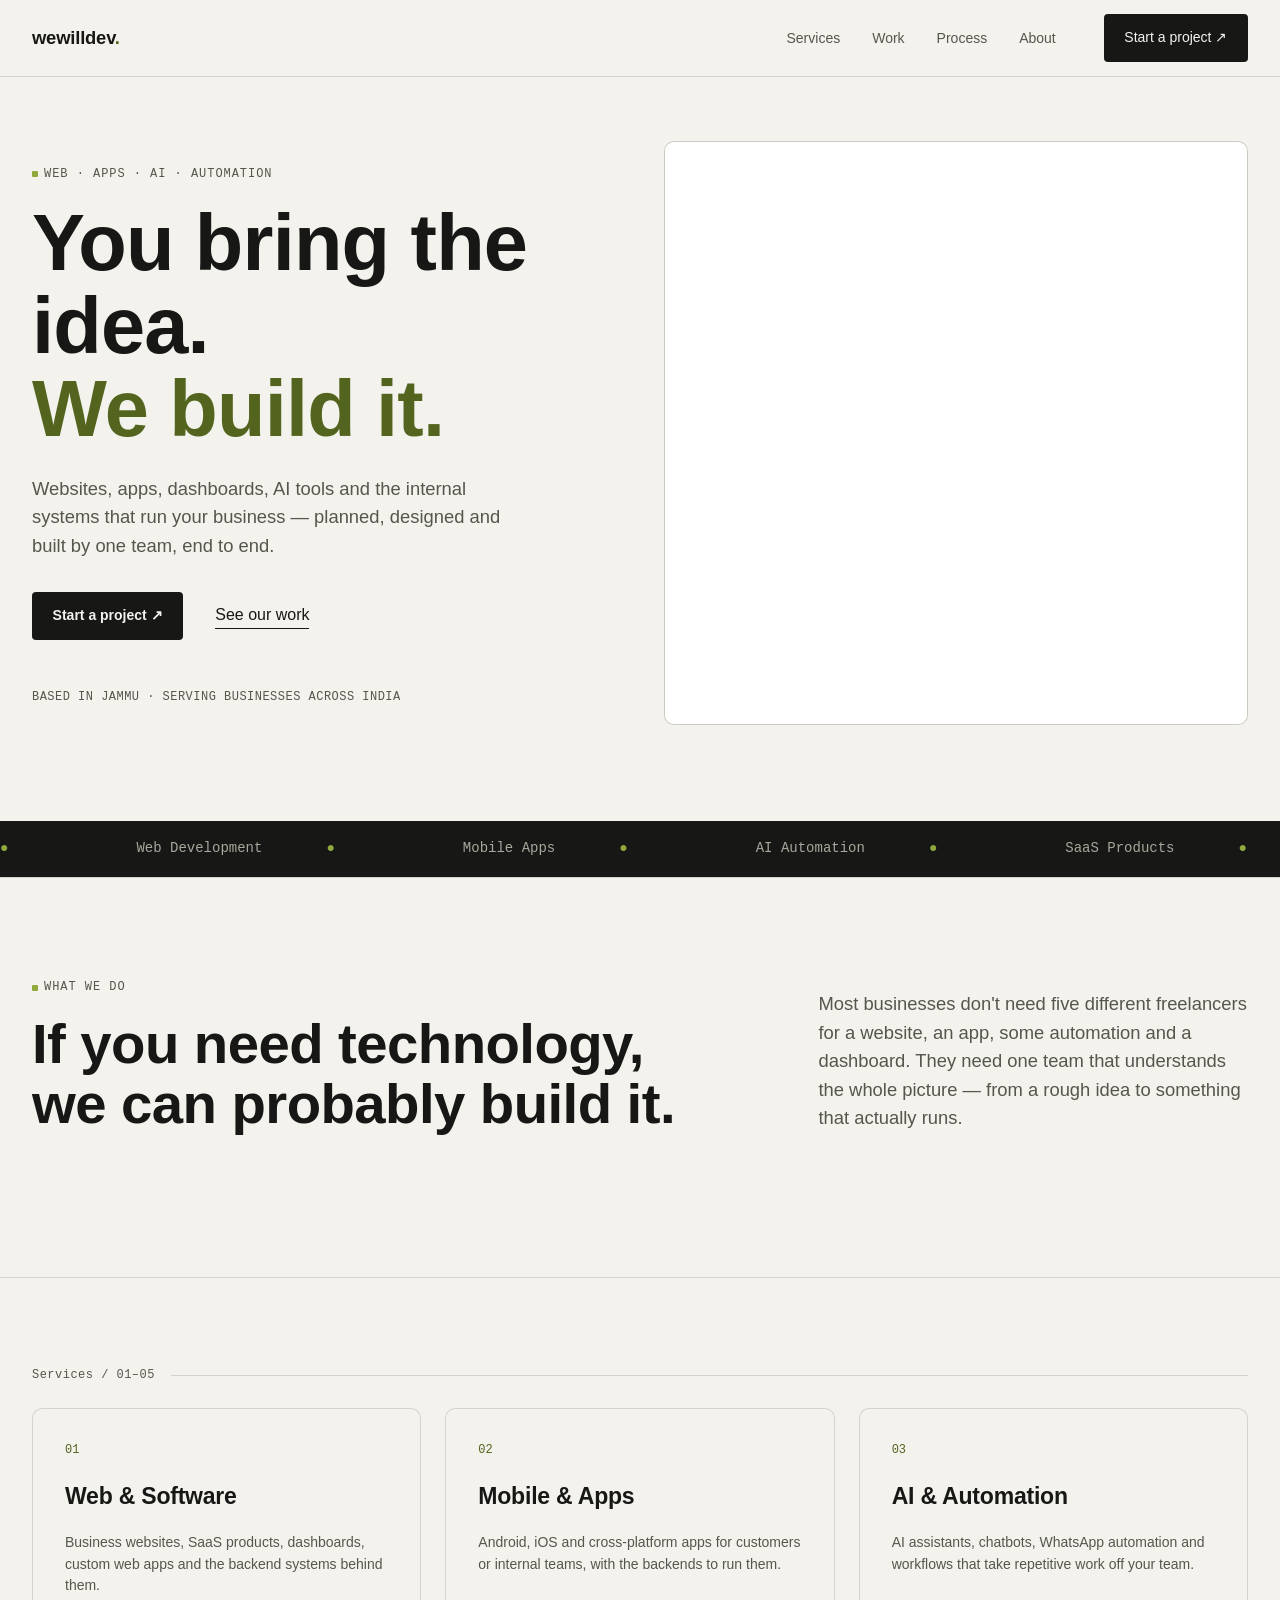
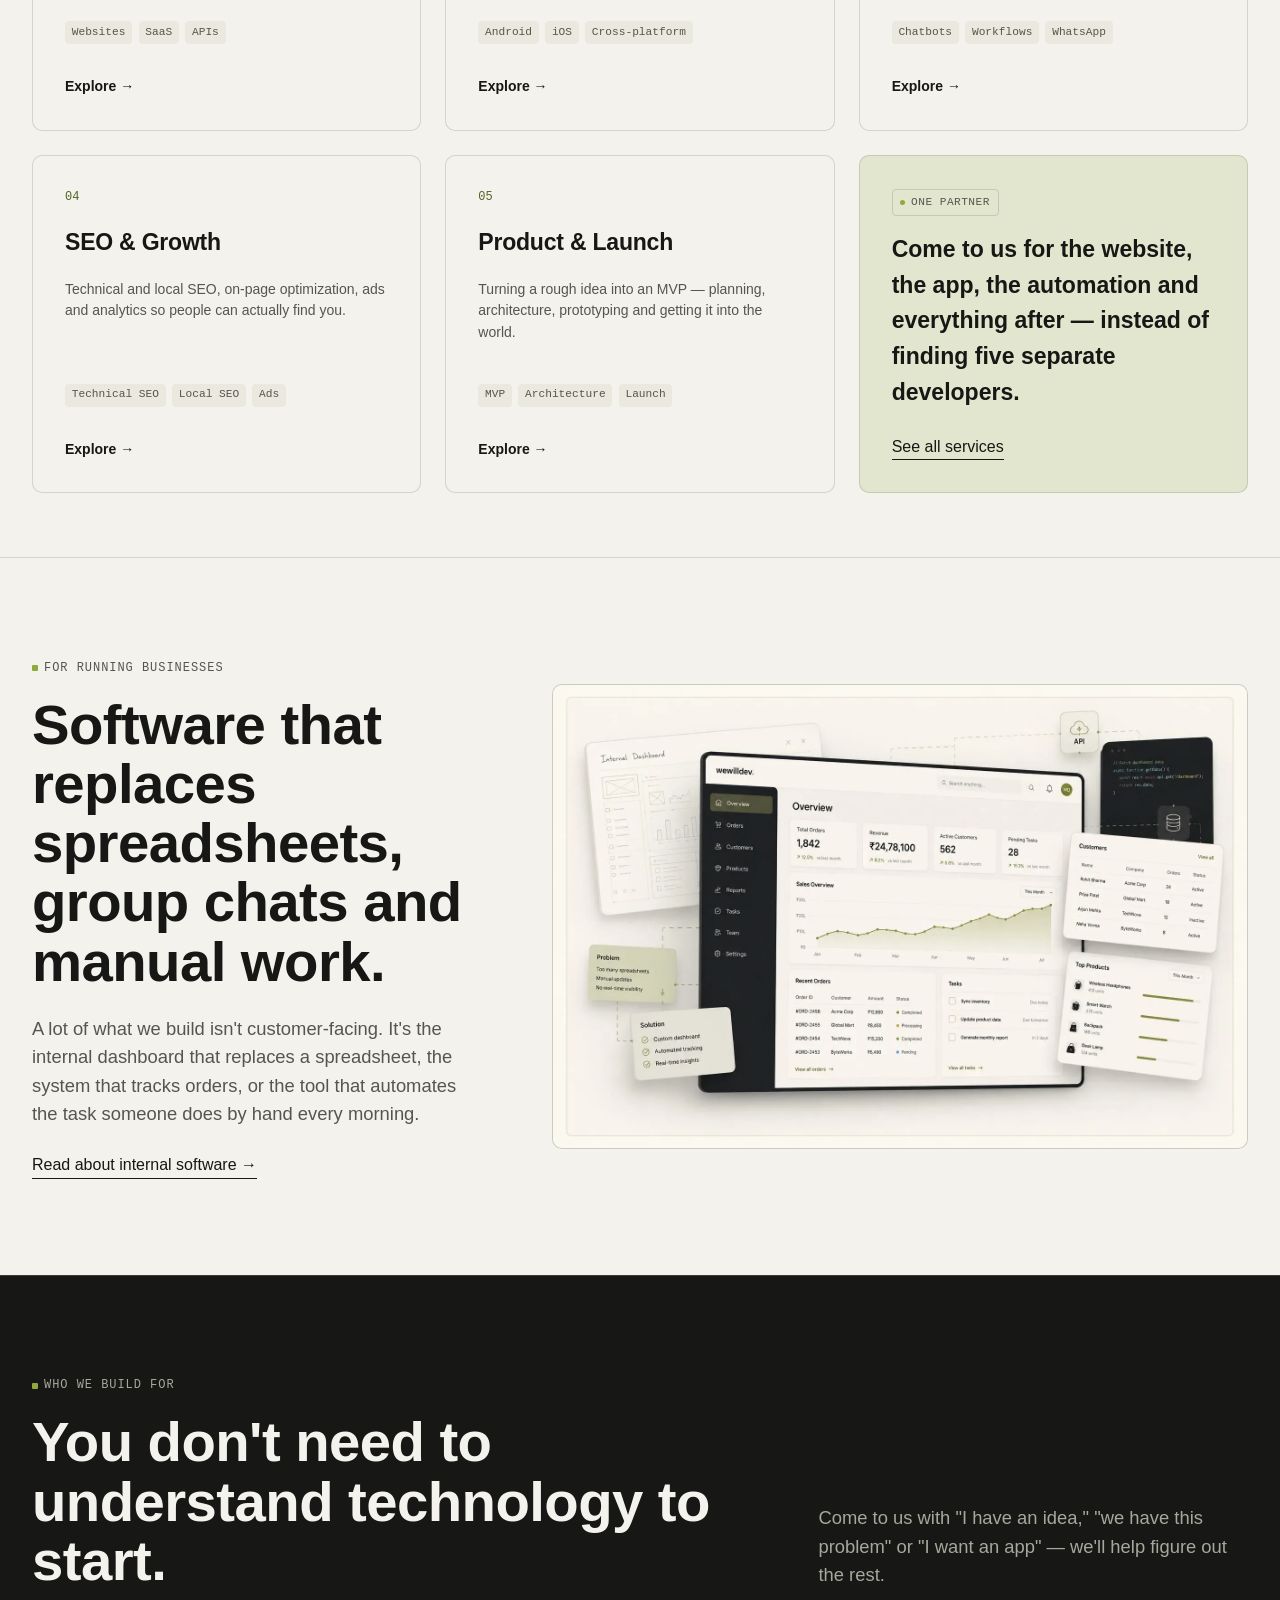
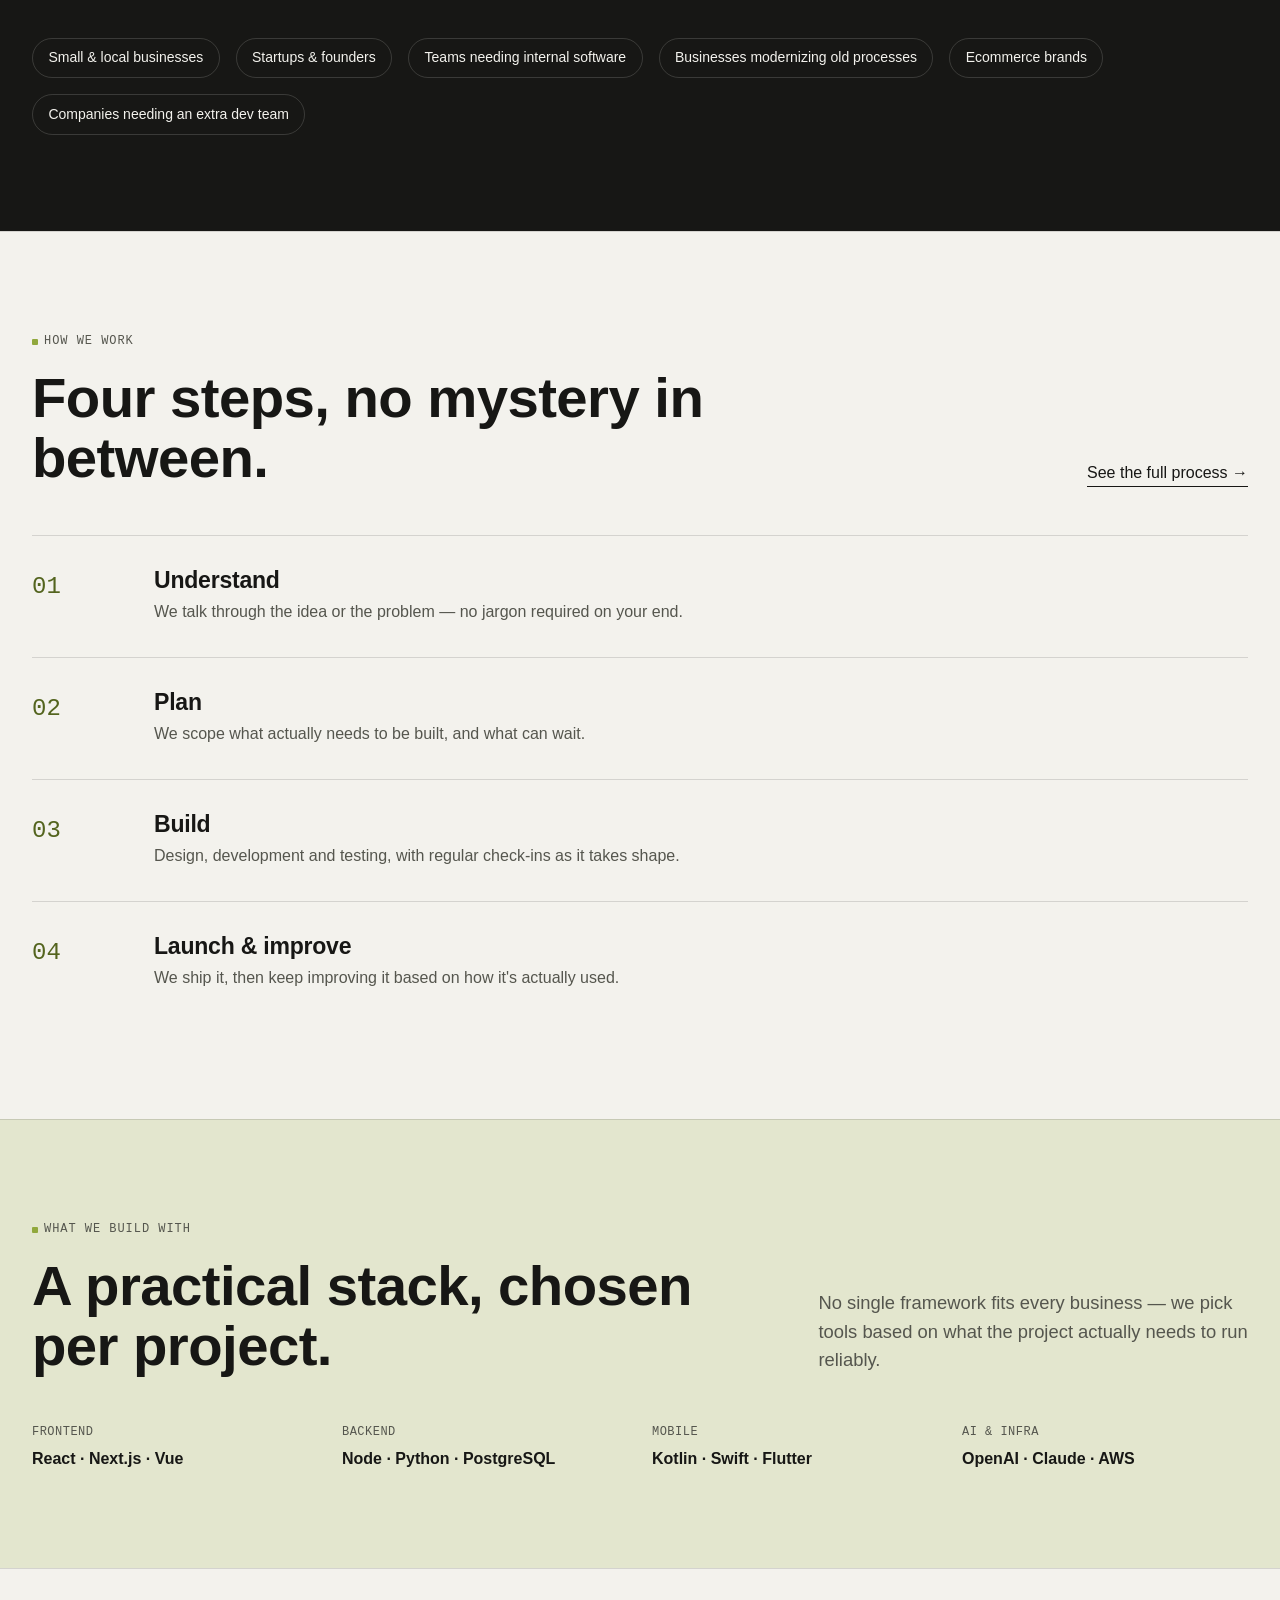
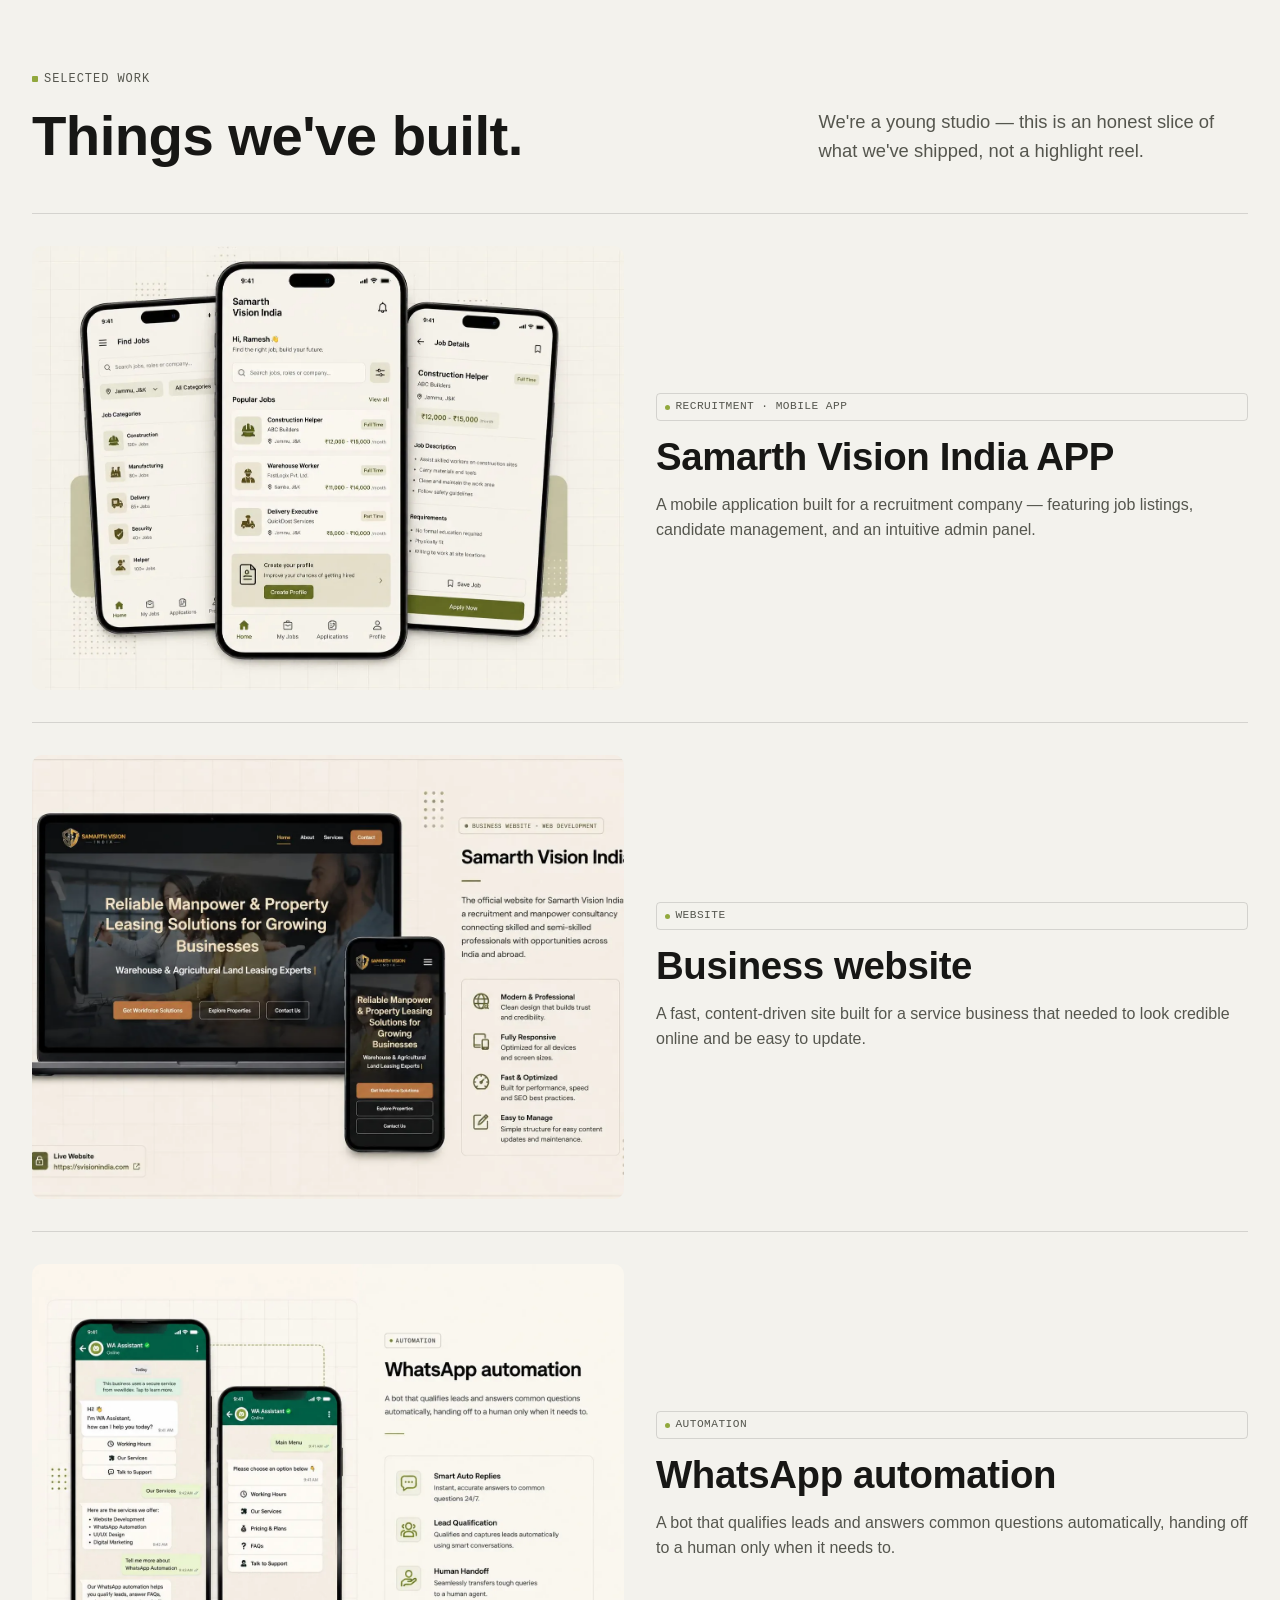
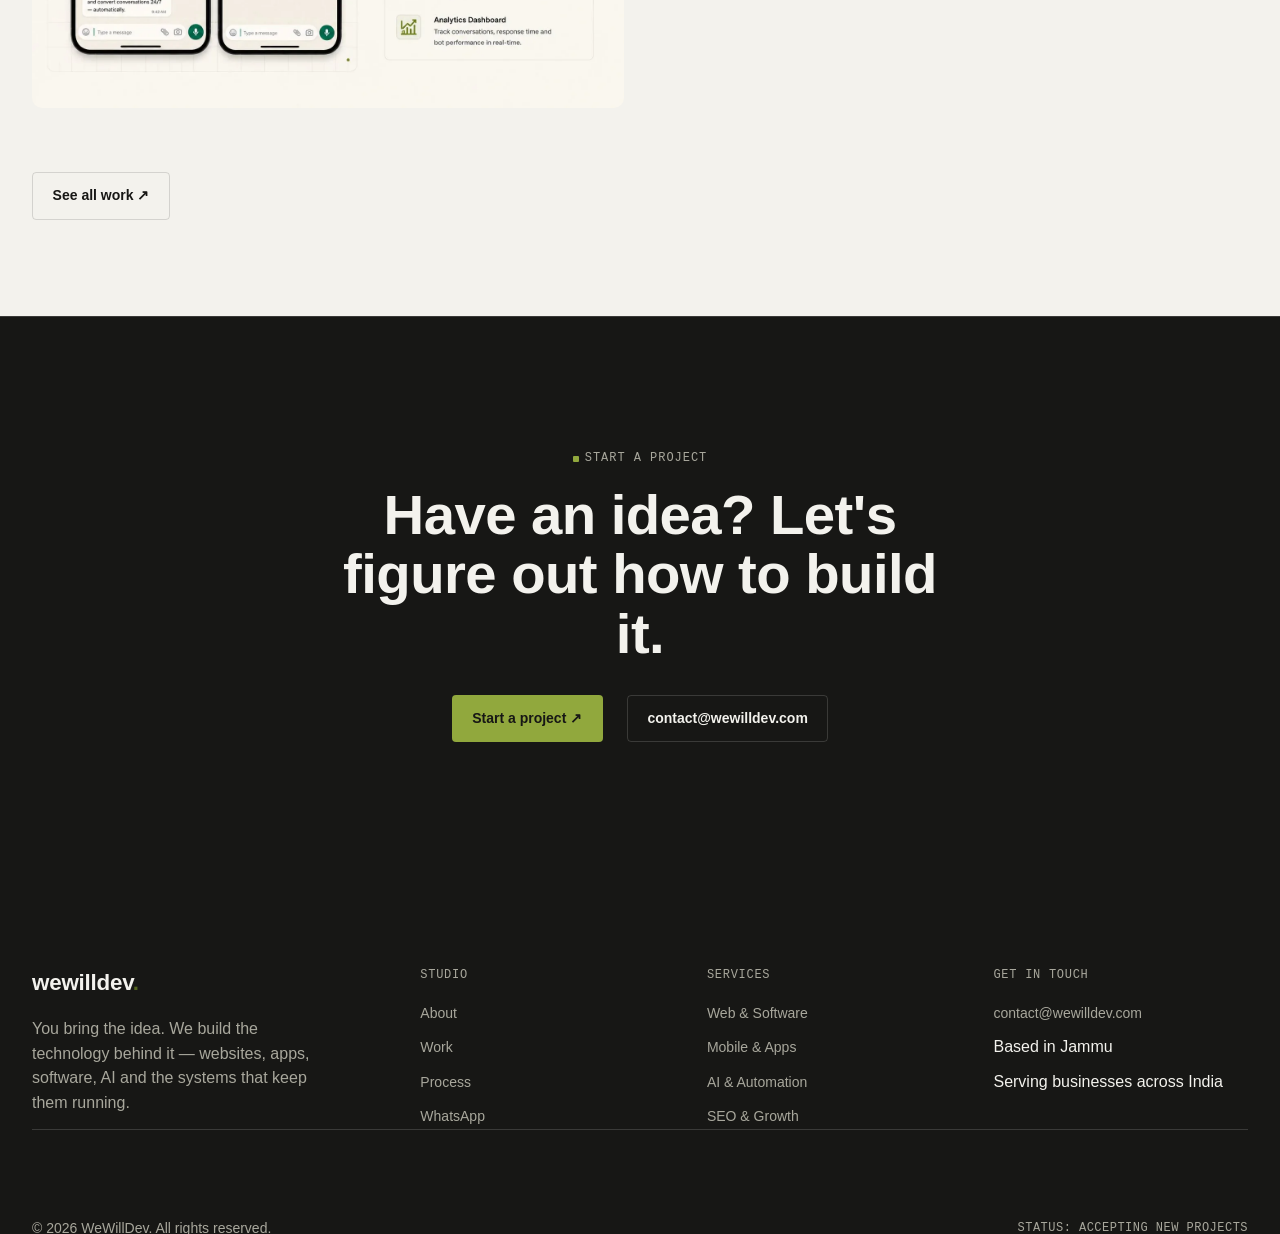
==== commit 60afe1b4: "improvement" ====
--- a/index.html
+++ b/index.html
@@ -29,7 +29,7 @@
           <li><a href="/about/">About</a></li>
         </ul>
         <a href="https://wa.me/919149501021?text=Hi%20WeWillDev%2C%20I%27d%20like%20to%20discuss%20a%20project."
-          class="btn btn-primary" target="_blank" rel="noopener">Start a project â†—</a>
+          class="btn btn-primary" target="_blank" rel="noopener">Start a project ↗</a>
       </nav>
       <button class="nav-toggle" id="navToggle" aria-label="Open menu" aria-expanded="false">
         <span></span><span></span><span></span>
@@ -43,7 +43,7 @@
         <li><a href="/about/">About</a></li>
       </ul>
       <a href="https://wa.me/919149501021?text=Hi%20WeWillDev%2C%20I%27d%20like%20to%20discuss%20a%20project."
-        class="btn btn-primary" target="_blank" rel="noopener">Start a project â†—</a>
+        class="btn btn-primary" target="_blank" rel="noopener">Start a project ↗</a>
     </div>
   </header>
 
